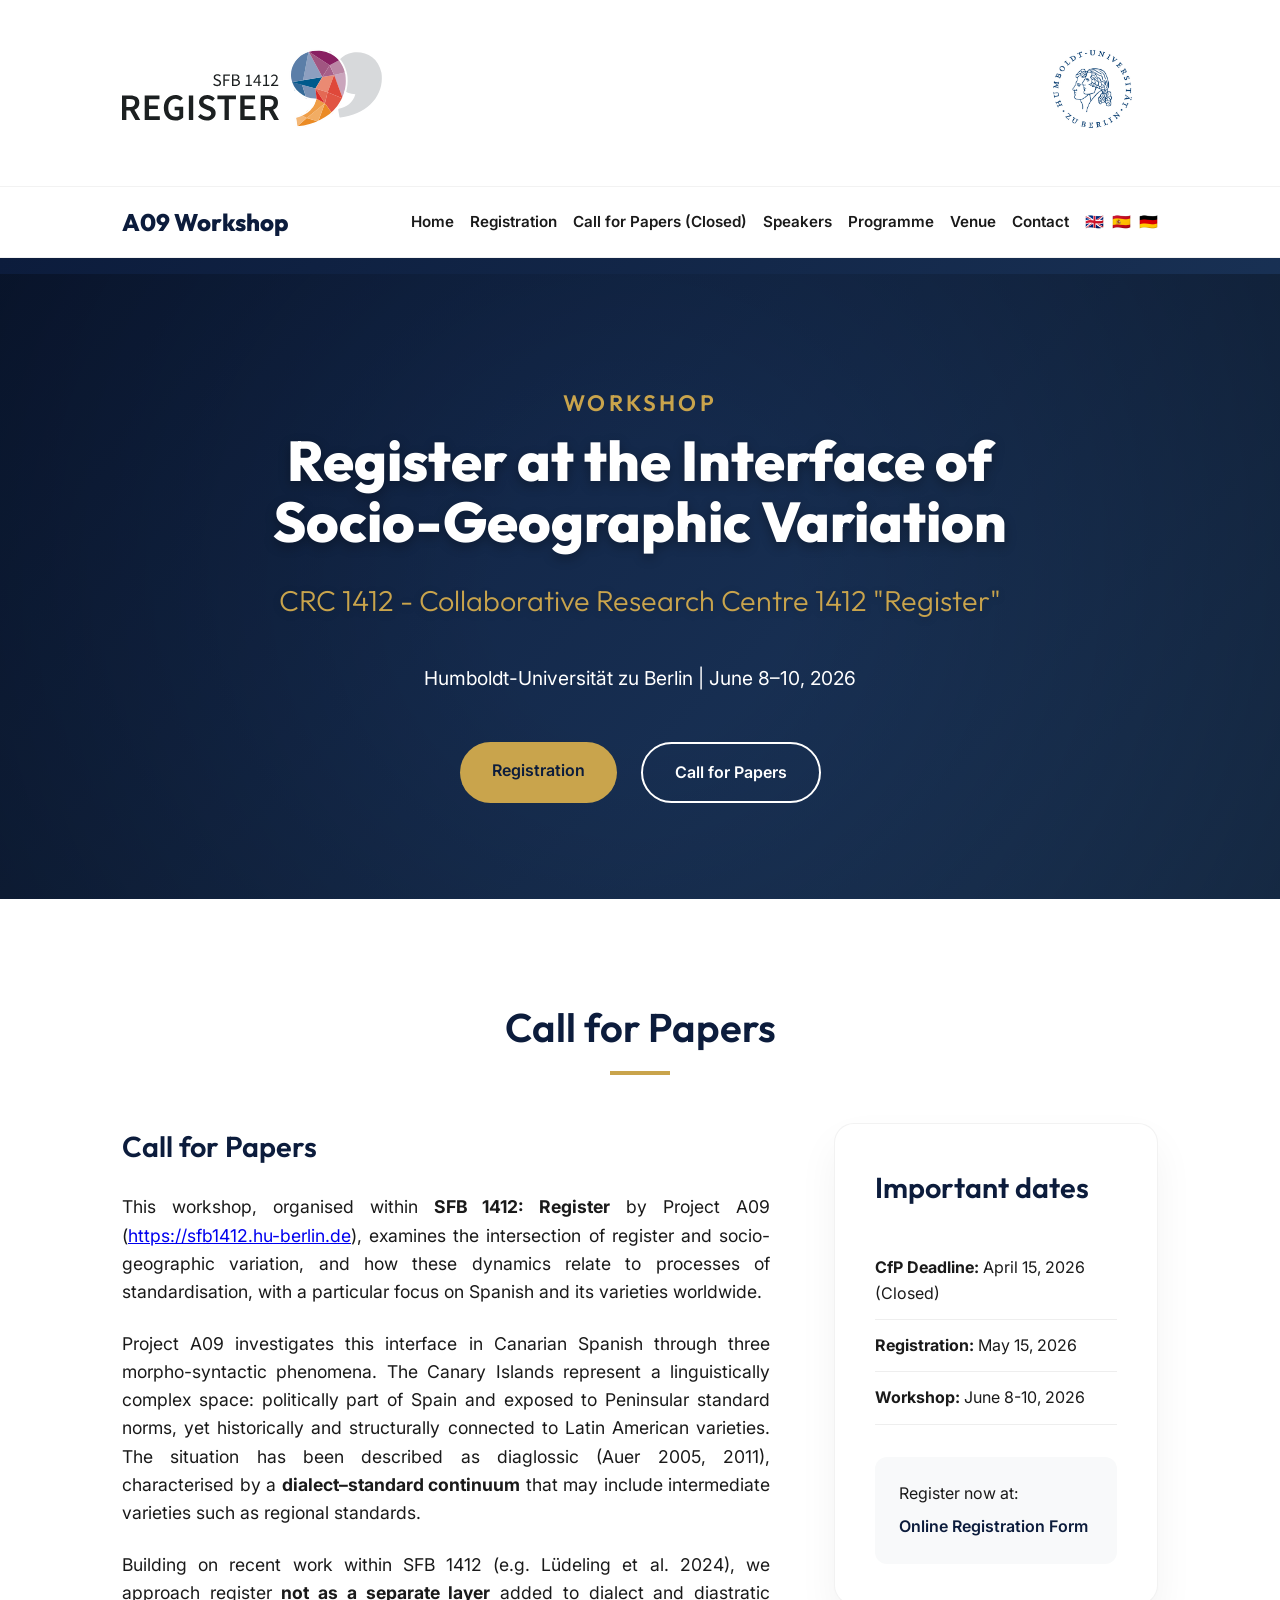
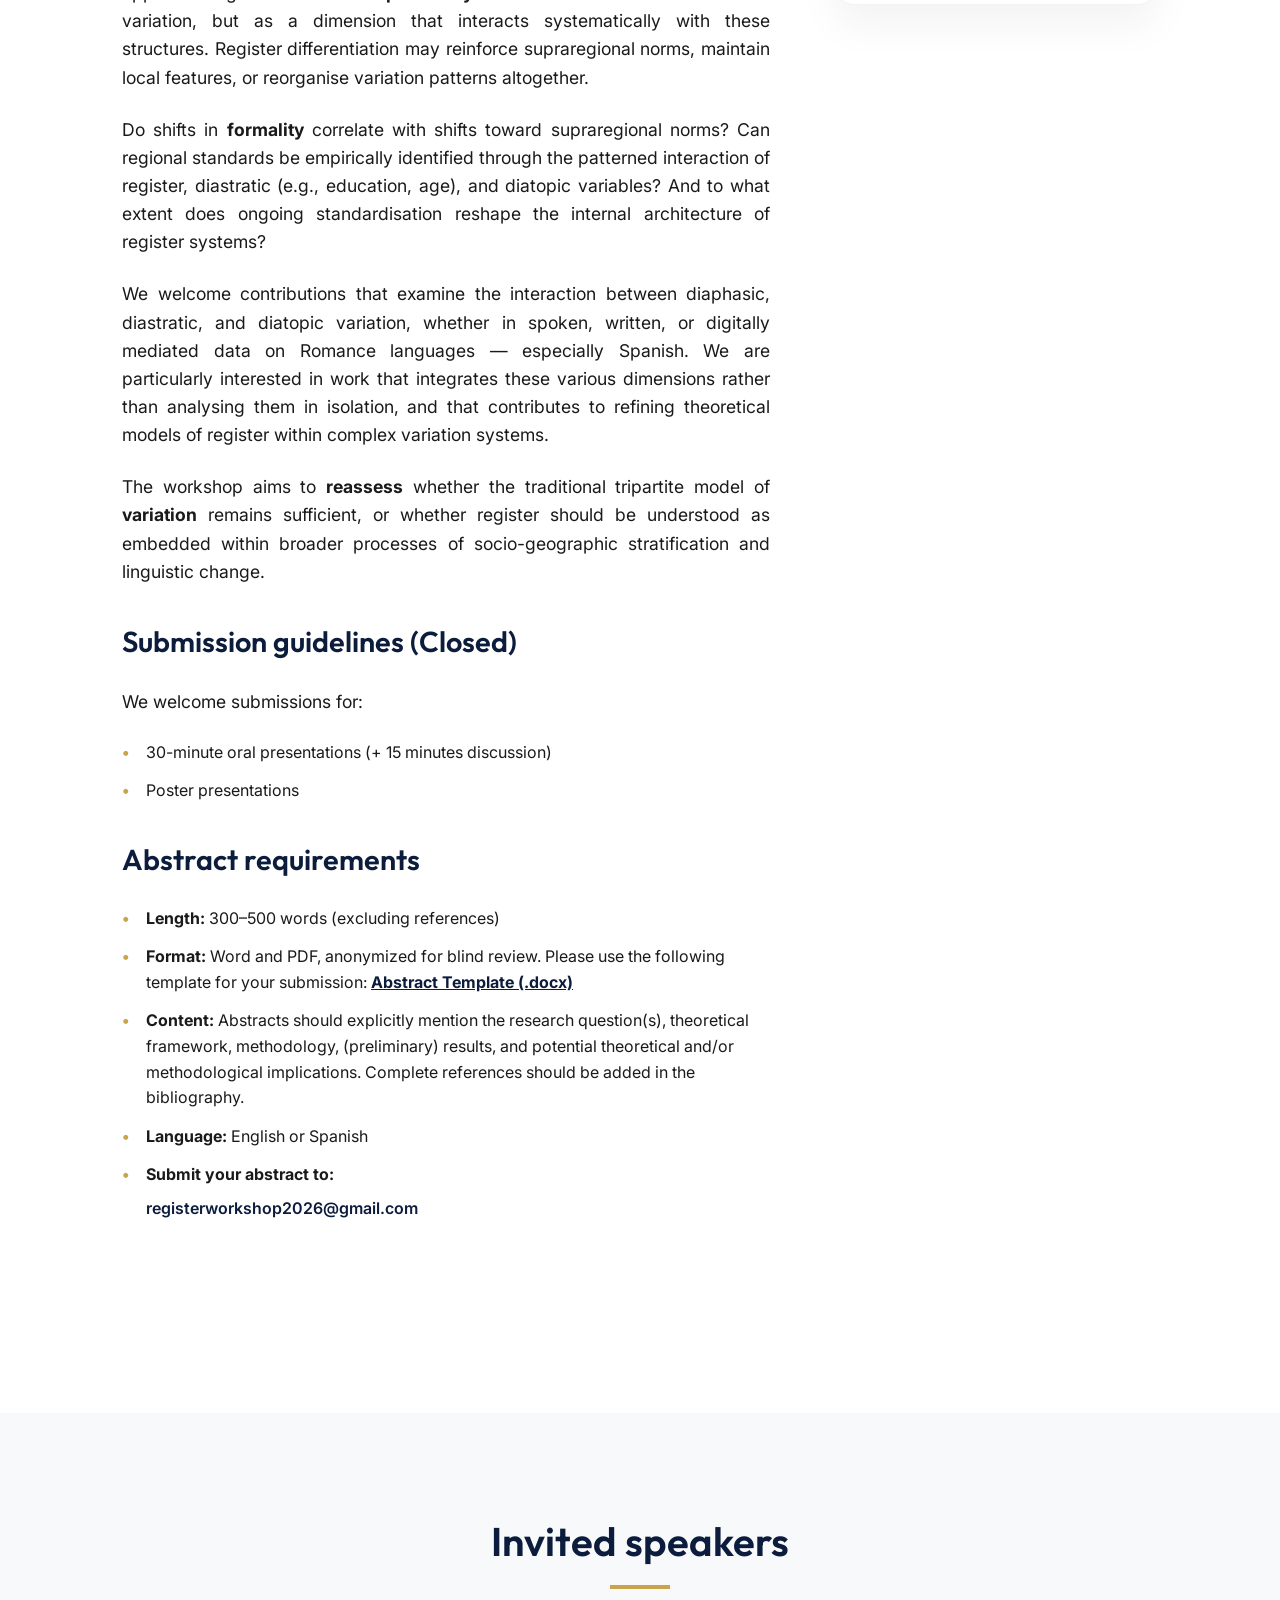
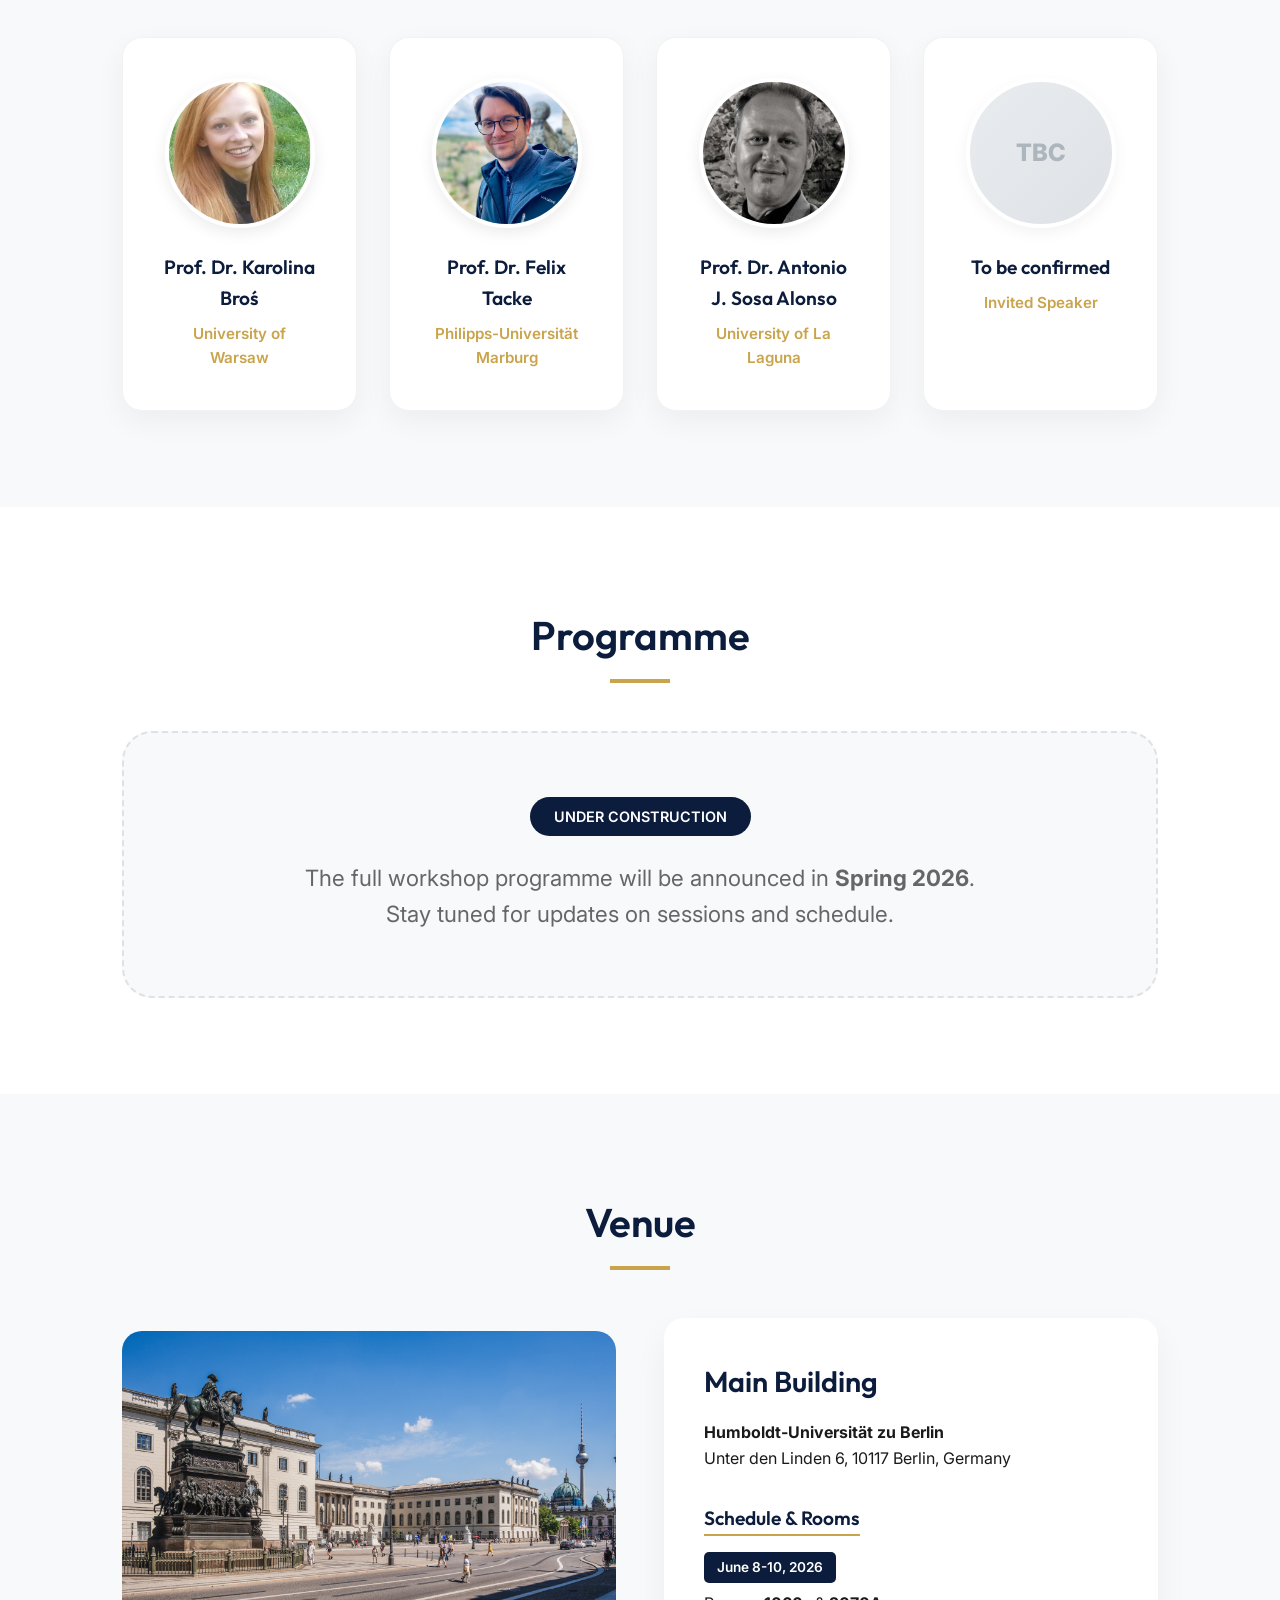
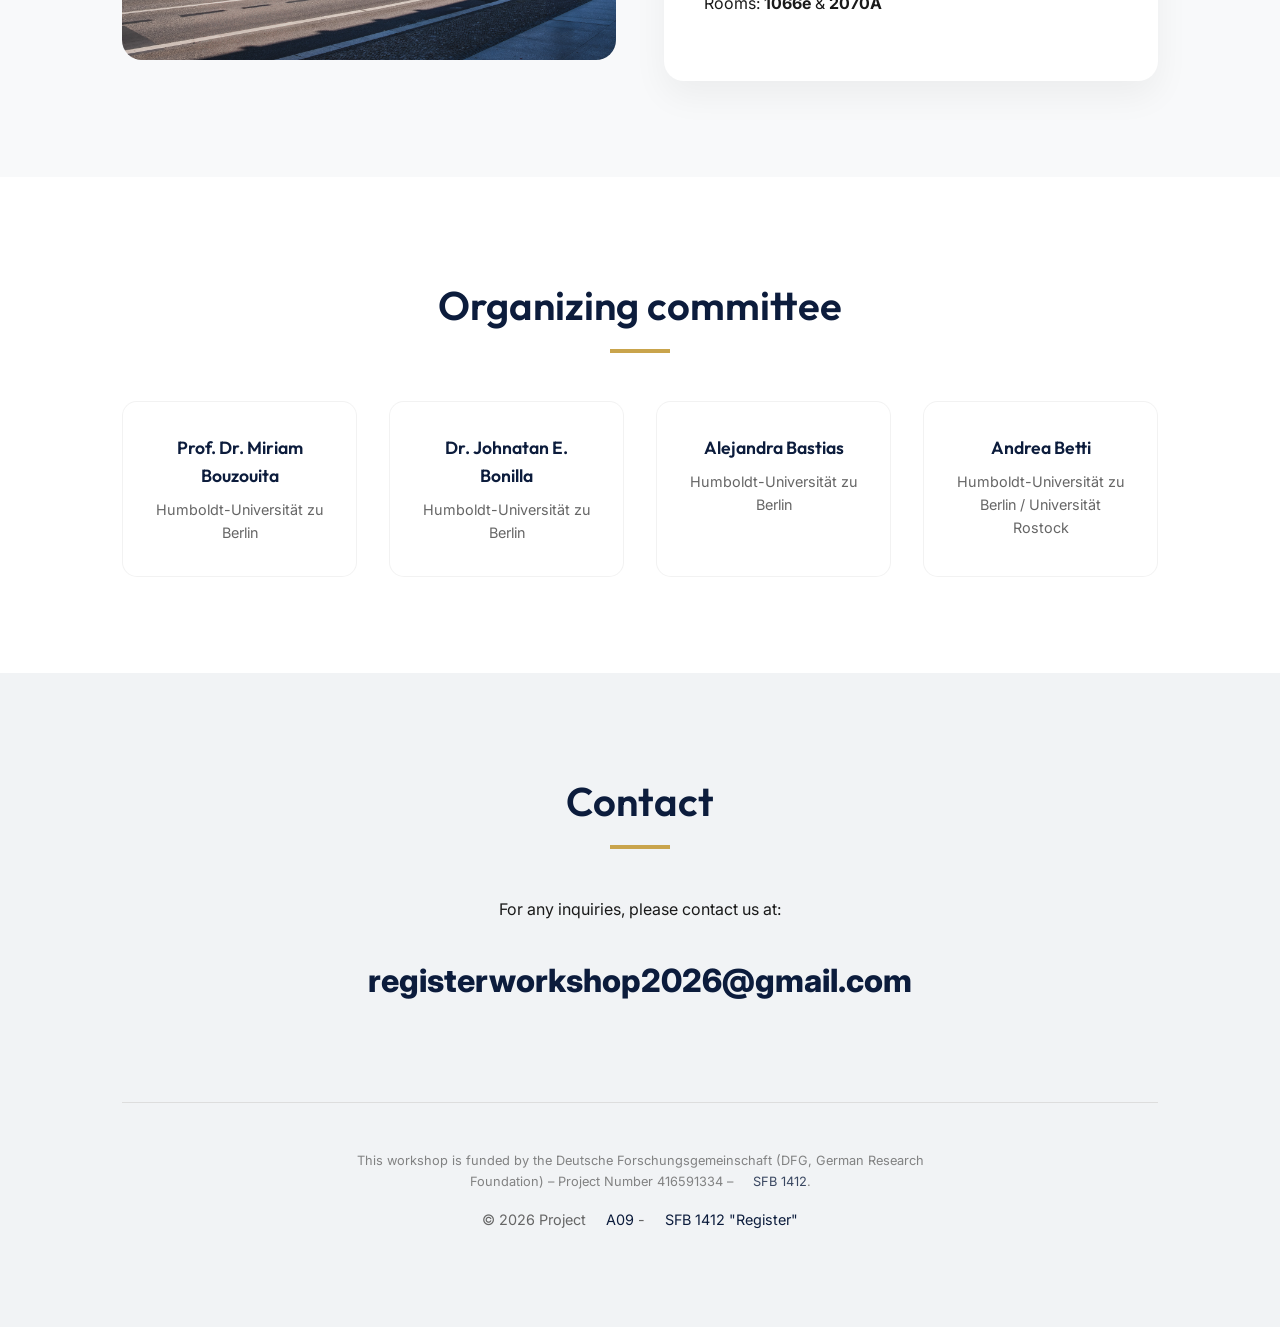
==== index.html @ 1ddd4cd6 "Add registration link and close Call for Papers" ====
<!DOCTYPE html>
<html lang="en">

<head>
    <meta charset="UTF-8">
    <meta name="viewport" content="width=device-width, initial-scale=1.0">
    <title>Workshop: Register at the Interface of Socio-Geographic Variation</title>
    <meta name="description"
        content="Workshop on the Interplay between Register and Socio-Geographic Variation in Spanish. Humboldt-Universität zu Berlin, June 2026.">
    <!-- Google Fonts -->
    <link rel="preconnect" href="https://fonts.googleapis.com">
    <link rel="preconnect" href="https://fonts.gstatic.com" crossorigin>
    <link
        href="https://fonts.googleapis.com/css2?family=Inter:wght@300;400;600;800&family=Outfit:wght@300;400;600;800&display=swap"
        rel="stylesheet">
    <link rel="stylesheet" href="style.css?v=1.3">
</head>

<body id="top">
    <div class="logo-header">
        <div class="container">
            <a href="https://sfb1412.hu-berlin.de" target="_blank">
                <img src="images/logo_SFB.svg" alt="SFB 1412 Register">
            </a>
            <a href="https://www.hu-berlin.de" target="_blank">
                <img src="images/HU_Siegel_RGB.jpg" alt="Humboldt-Universität zu Berlin" class="logo-hu">
            </a>
        </div>
    </div>

    <nav id="navbar">
        <div class="container">
            <div class="logo"><a href="https://sfb1412.hu-berlin.de/projects/a09/" target="_blank">A09</a>
                Workshop
            </div>
            <ul class="nav-links">
                <li><a href="#home">Home</a></li>
                <li><a href="https://docs.google.com/forms/d/e/1FAIpQLSel9CcmjZ9iJY5i0FC067jq7z2u-gTEpovs9qHrl01ChSbW7w/viewform" target="_blank">Registration</a></li>
                <li><a href="#cfp">Call for Papers (Closed)</a></li>
                <li><a href="#speakers">Speakers</a></li>
                <li><a href="#program">Programme</a></li>
                <li><a href="#venue">Venue</a></li>
                <li><a href="#contact">Contact</a></li>
                <li class="lang-switcher">
                    <a href="index.html" title="EN"><span class="flag">🇬🇧</span></a>
                    <a href="es.html" title="ES"><span class="flag">🇪🇸</span></a>
                    <a href="de.html" title="DE"><span class="flag">🇩🇪</span></a>
                </li>
            </ul>
        </div>
    </nav>

    <header id="home" class="hero">
        <div class="hero-content container">
            <p class="hero-tag fade-in">Workshop</p>
            <h1 class="fade-in">Register at the Interface of <span
                    style="display: inline-block; white-space: nowrap;">Socio-Geographic</span>
                Variation</h1>
            <h2 class="fade-in">CRC 1412 - Collaborative Research Centre 1412 "Register"</h2>
            <p class="hero-subtitle fade-in">Humboldt-Universität zu Berlin | June 8–10, 2026</p>
            <div class="hero-btns fade-in">
                <a href="https://docs.google.com/forms/d/e/1FAIpQLSel9CcmjZ9iJY5i0FC067jq7z2u-gTEpovs9qHrl01ChSbW7w/viewform" target="_blank" class="btn btn-primary">Registration</a>
                <a href="#cfp" class="btn btn-secondary">Call for Papers</a>
            </div>
        </div>
    </header>

    <main>
        <section id="cfp" class="section">
            <div class="container">
                <h2 class="section-title">Call for Papers</h2>
                <div class="grid-layout">
                    <div class="content-block">
                        <h3>Call for Papers</h3>
                        <p>This workshop, organised within <strong>SFB 1412: Register</strong> by Project A09
                            (<a href="https://sfb1412.hu-berlin.de" target="_blank">https://sfb1412.hu-berlin.de</a>),
                            examines the intersection of register and socio-geographic variation, and how these dynamics
                            relate to processes of standardisation, with a particular focus on Spanish and its varieties
                            worldwide.</p>
                        <p>Project A09 investigates this interface in Canarian Spanish through three morpho-syntactic
                            phenomena. The Canary Islands represent a linguistically complex space: politically part of
                            Spain and exposed to Peninsular standard norms, yet historically and structurally connected
                            to Latin American varieties. The situation has been described as diaglossic (Auer 2005,
                            2011), characterised by a <strong>dialect–standard continuum</strong> that may include
                            intermediate varieties
                            such as regional standards.</p>
                        <p>Building on recent work within SFB 1412 (e.g. Lüdeling et al. 2024), we approach register
                            <strong>not
                                as a separate layer</strong> added to dialect and diastratic variation, but as a
                            dimension that
                            interacts systematically with these structures. Register differentiation may reinforce
                            supraregional norms, maintain local features, or reorganise variation patterns altogether.
                        </p>
                        <p>Do shifts in <strong>formality</strong> correlate with shifts toward supraregional norms? Can
                            regional
                            standards be empirically identified through the patterned interaction of register,
                            diastratic (e.g., education, age), and diatopic variables? And to what extent does ongoing
                            standardisation reshape the internal architecture of register systems?</p>
                        <p>We welcome contributions that examine the
                            interaction between diaphasic, diastratic, and diatopic variation, whether in spoken,
                            written, or digitally mediated data on Romance languages — especially Spanish. We are
                            particularly interested in work that integrates
                            these various dimensions rather than analysing them in isolation, and that contributes to
                            refining theoretical models of register within complex variation systems. </p>
                        <p>The workshop aims to <strong>reassess</strong> whether
                            the traditional tripartite model of <strong>variation</strong> remains sufficient, or
                            whether register should
                            be understood as embedded within broader processes of socio-geographic stratification and
                            linguistic change.</p>

                        <div class="submission-guidelines mt-4">
                            <h3>Submission guidelines (Closed)</h3>
                            <p>We welcome submissions for:</p>
                            <ul class="custom-list">
                                <li>30-minute oral presentations (+ 15 minutes discussion)</li>
                                <li>Poster presentations</li>
                            </ul>

                            <h3 class="mt-3">Abstract requirements</h3>
                            <ul class="custom-list">
                                <li><strong>Length:</strong> 300–500 words (excluding references)</li>
                                <li><strong>Format:</strong> Word and PDF, anonymized for blind review. Please use the
                                    following template for your submission: <a href="template_abstracts.docx"
                                        class="download-link"><strong>Abstract Template (.docx)</strong></a></li>
                                <li><strong>Content:</strong> Abstracts should explicitly mention the research
                                    question(s), theoretical framework, methodology, (preliminary) results, and
                                    potential theoretical and/or methodological implications. Complete references should
                                    be added in the bibliography.</li>
                                <li><strong>Language:</strong> English or Spanish</li>
                                <li><strong>Submit your abstract to:</strong> <a href="mailto:registerworkshop2026@gmail.com" class="email-link">registerworkshop2026@gmail.com</a></li>
                            </ul>
                        </div>
                    </div>
                    <div class="info-card">
                        <h3>Important dates</h3>
                        <ul class="dates-list">
                            <li><strong>CfP Deadline:</strong> April 15, 2026 (Closed)</li>
                            <li><strong>Registration:</strong> May 15, 2026</li>
                            <li><strong>Workshop:</strong> June 8-10, 2026</li>
                        </ul>
                        <div class="cta-block">
                            <p>Register now at:</p>
                            <a href="https://docs.google.com/forms/d/e/1FAIpQLSel9CcmjZ9iJY5i0FC067jq7z2u-gTEpovs9qHrl01ChSbW7w/viewform"
                                class="email-link" target="_blank">Online Registration Form</a>
                        </div>
                    </div>
                </div>


            </div>
        </section>

        <section id="speakers" class="section section-alt">
            <div class="container">
                <h2 class="section-title">Invited speakers</h2>
                <div class="speakers-grid">
                    <div class="speaker-card fade-in">
                        <div class="speaker-img">
                            <img src="images/karolina_bros.png" alt="Prof. Dr. Karolina Broś">
                        </div>
                        <h4>Prof. Dr. Karolina Broś</h4>
                        <p>University of Warsaw</p>
                    </div>
                    <div class="speaker-card fade-in" style="animation-delay: 0.2s;">
                        <div class="speaker-img">
                            <img src="images/felix_tacke.jpg" alt="Prof. Dr. Felix Tacke">
                        </div>
                        <h4>Prof. Dr. Felix Tacke</h4>
                        <p>Philipps-Universität Marburg</p>
                    </div>
                    <div class="speaker-card fade-in" style="animation-delay: 0.4s;">
                        <div class="speaker-img">
                            <img src="images/antonio_sosa.png" alt="Prof. Dr. Antonio J. Sosa Alonso">
                        </div>
                        <h4>Prof. Dr. Antonio J. Sosa Alonso</h4>
                        <p>University of La Laguna</p>
                    </div>
                    <div class="speaker-card fade-in" style="animation-delay: 0.6s;">
                        <div class="speaker-img-placeholder">TBC</div>
                        <h4>To be confirmed</h4>
                        <p>Invited Speaker</p>
                    </div>
                </div>
            </div>
        </section>

        <section id="program" class="section">
            <div class="container">
                <h2 class="section-title">Programme</h2>
                <div class="tbc-container text-center">
                    <div class="tbc-badge">Under Construction</div>
                    <p class="large-text">The full workshop programme will be announced in <strong>Spring
                            2026</strong>.
                        <br>Stay tuned for updates on sessions and schedule.
                    </p>
                </div>
            </div>
        </section>

        <section id="venue" class="section section-alt">
            <div class="container">
                <h2 class="section-title">Venue</h2>
                <div class="venue-grid">
                    <div class="venue-image">
                        <img src="images/1.jpg" alt="Humboldt-Universität zu Berlin" class="img-responsive rounded">
                    </div>
                    <div class="venue-details">
                        <div class="venue-card">
                            <h3>Main Building</h3>
                            <p><strong>Humboldt-Universität zu Berlin</strong></p>
                            <p>Unter den Linden 6, 10117 Berlin, Germany</p>

                            <h4 class="mt-2">Schedule & Rooms</h4>
                            <div class="schedule-rooms">
                                <div class="schedule-item">
                                    <span class="day-badge">June 8-10, 2026</span>
                                    <p>Rooms: <strong>1066e</strong> & <strong>2070A</strong></p>
                                </div>
                            </div>
                        </div>
                    </div>
                </div>
            </div>
        </section>

        <section id="committee" class="section">
            <div class="container">
                <h2 class="section-title">Organizing committee</h2>
                <div class="committee-grid">
                    <div class="member-card">
                        <h4>Prof. Dr. Miriam Bouzouita</h4>
                        <p>Humboldt-Universität zu Berlin</p>
                    </div>
                    <div class="member-card">
                        <h4>Dr. Johnatan E. Bonilla</h4>
                        <p>Humboldt-Universität zu Berlin</p>
                    </div>
                    <div class="member-card">
                        <h4>Alejandra Bastias</h4>
                        <p>Humboldt-Universität zu Berlin</p>
                    </div>
                    <div class="member-card">
                        <h4>Andrea Betti</h4>
                        <p>Humboldt-Universität zu Berlin / Universität Rostock</p>
                    </div>
                </div>
            </div>
        </section>

        <section id="contact" class="section section-dark">
            <div class="container text-center">
                <h2 class="section-title">Contact</h2>
                <p>For any inquiries, please contact us at:</p>
                <a href="mailto:registerworkshop2026@gmail.com" class="contact-email">registerworkshop2026@gmail.com</a>
                <div class="footer-links">
                    <p class="funding">This workshop is funded by the Deutsche Forschungsgemeinschaft (DFG,
                        German
                        Research Foundation) – Project Number 416591334 – <a href="https://sfb1412.hu-berlin.de"
                            target="_blank">SFB 1412</a>.</p>
                    <p>© 2026 Project <a href="https://sfb1412.hu-berlin.de/projects/a09/" target="_blank">A09</a> - <a
                            href="https://sfb1412.hu-berlin.de" target="_blank">SFB 1412 "Register"</a></p>
                </div>
            </div>
        </section>
    </main>

    <script src="script.js"></script>
</body>

</html>
---- style.css ----
:root {
    --primary-color: #0c1c3c;
    /* Deep Blue */
    --accent-color: #c9a44c;
    /* Gold/Ocher accent */
    --text-color: #1a1a1a;
    --light-text: #666;
    --bg-color: #ffffff;
    --section-alt: #f8f9fa;
    --section-dark: #f1f3f5;
    --white: #ffffff;
    --glass-bg: rgba(255, 255, 255, 0.85);
    --transition: all 0.3s ease;
}

* {
    margin: 0;
    padding: 0;
    box-sizing: border-box;
}

html {
    scroll-behavior: smooth;
}

body {
    font-family: 'Inter', sans-serif;
    line-height: 1.6;
    color: var(--text-color);
    background-color: var(--bg-color);
    overflow-x: hidden;
}

h1,
h2,
h3,
h4 {
    font-family: 'Outfit', sans-serif;
    color: var(--primary-color);
    font-weight: 600;
}

.container {
    max-width: 1100px;
    margin: 0 auto;
    padding: 0 2rem;
}

/* Logo Header */
.logo-header {
    background: var(--white);
    padding: 1.5rem 0;
    border-bottom: 1px solid rgba(0, 0, 0, 0.05);
    position: relative;
    z-index: 1001;
}

.logo-header .container {
    display: flex;
    justify-content: space-between;
    align-items: center;
}

.logo-header img {
    height: 80px;
    width: auto;
    object-fit: contain;
    transition: var(--transition);
}

.logo-hu {
    height: 130px !important;
}

/* Navbar */
#navbar {
    position: sticky;
    top: 0;
    width: 100%;
    z-index: 1000;
    background: var(--glass-bg);
    backdrop-filter: blur(10px);
    border-bottom: 1px solid rgba(0, 0, 0, 0.05);
    padding: 1rem 0;
}

#navbar .container {
    display: flex;
    justify-content: space-between;
    align-items: center;
}

.logo {
    font-family: 'Outfit', sans-serif;
    font-weight: 800;
    font-size: 1.5rem;
    color: var(--primary-color);
}

.logo a {
    color: inherit;
    text-decoration: none;
}

.nav-links {
    display: flex;
    list-style: none;
}

.nav-links li {
    margin-left: 1rem;
    display: flex;
    align-items: center;
}

.lang-switcher {
    margin-left: 1rem !important;
    display: flex;
    gap: 0.5rem;
}

.lang-switcher a {
    font-size: 1.2rem;
    padding: 0;
}

.flag {
    transition: var(--transition);
}

.lang-switcher a:hover .flag {
    transform: scale(1.2);
}

.funding {
    font-size: 0.8rem;
    max-width: 600px;
    margin: 1rem auto;
    opacity: 0.8;
}

.nav-links a {
    text-decoration: none;
    color: var(--text-color);
    font-weight: 600;
    font-size: 0.95rem;
    text-transform: none !important;
    transition: var(--transition);
}

.nav-links a:hover {
    color: var(--accent-color);
}

/* Hero Section */
.hero {
    min-height: 70vh;
    padding: 8rem 0 6rem;
    display: flex;
    align-items: center;
    background: linear-gradient(135deg, var(--primary-color) 0%, #1e3a5f 100%);
    color: var(--white);
    position: relative;
    overflow: hidden;
}

.hero::after {
    content: '';
    position: absolute;
    width: 100%;
    height: 100%;
    background: radial-gradient(circle, transparent 20%, rgba(0, 0, 0, 0.3) 100%);
}

.hero-content {
    position: relative;
    z-index: 2;
    text-align: center;
}

.hero-tag {
    font-family: 'Outfit', sans-serif;
    font-size: 1.4rem;
    font-weight: 600;
    text-transform: uppercase;
    letter-spacing: 0.2rem;
    color: var(--accent-color);
    margin-bottom: 0.5rem;
}

.hero h1 {
    font-size: 3.5rem;
    font-weight: 800;
    margin-bottom: 1.5rem;
    line-height: 1.1;
    color: #ffffff;
    text-shadow: 0 4px 12px rgba(0, 0, 0, 0.3);
    max-width: 900px;
    margin-left: auto;
    margin-right: auto;
}

.hero h2 {
    font-size: 1.8rem;
    font-weight: 300;
    margin-bottom: 2.5rem;
    opacity: 1;
    color: var(--accent-color);
    text-shadow: 0 2px 8px rgba(0, 0, 0, 0.2);
}

.hero-subtitle {
    font-size: 1.2rem;
    margin-bottom: 3rem;
    font-weight: 400;
    color: #ffffff;
}

.hero-btns {
    display: flex;
    gap: 1.5rem;
    justify-content: center;
}

.btn {
    padding: 1rem 2rem;
    border-radius: 50px;
    text-decoration: none;
    font-weight: 600;
    transition: var(--transition);
    font-size: 1rem;
}

.btn-primary {
    background: var(--accent-color);
    color: var(--primary-color);
}

.btn-primary:hover {
    background: #deb85e;
    transform: translateY(-3px);
}

.btn-secondary {
    border: 2px solid var(--white);
    color: var(--white);
}

.btn-secondary:hover {
    background: var(--white);
    color: var(--primary-color);
    transform: translateY(-3px);
}

/* Sections */
.section {
    padding: 6rem 0;
}

.section-alt {
    background: var(--section-alt);
}

.section-dark {
    background: var(--section-dark);
}

.section-title {
    font-size: 2.5rem;
    margin-bottom: 3rem;
    text-align: center;
    position: relative;
    padding-bottom: 1rem;
}

.section-title::after {
    content: '';
    position: absolute;
    bottom: 0;
    left: 50%;
    transform: translateX(-50%);
    width: 60px;
    height: 4px;
    background: var(--accent-color);
}

/* Grid Layout */
.grid-layout {
    display: grid;
    grid-template-columns: 2fr 1fr;
    gap: 4rem;
    margin-bottom: 4rem;
}

.topics-section {
    margin-top: 5rem;
    padding-top: 3rem;
    border-top: 1px solid rgba(0, 0, 0, 0.05);
}

.content-block h3,
.info-card h3 {
    font-size: 1.8rem;
    margin-bottom: 1.5rem;
}

.content-block h3,
.info-card h3 {
    font-size: 1.8rem;
    margin-bottom: 1.5rem;
}

.content-block p {
    margin-bottom: 1.5rem;
    font-size: 1.1rem;
    text-align: justify;
}

.info-card {
    background: var(--white);
    padding: 2.5rem;
    border-radius: 20px;
    box-shadow: 0 20px 40px rgba(0, 0, 0, 0.05);
    border: 1px solid rgba(0, 0, 0, 0.05);
    height: fit-content;
}

.dates-list {
    list-style: none;
    margin: 2rem 0;
}

.dates-list li {
    padding: 0.8rem 0;
    border-bottom: 1px solid #eee;
}

.cta-block {
    margin-top: 2rem;
    background: var(--section-alt);
    padding: 1.5rem;
    border-radius: 12px;
}

.email-link {
    color: var(--primary-color);
    font-weight: 600;
    text-decoration: none;
    display: block;
    margin-top: 0.5rem;
    word-break: break-all;
}

.topics {
    background: var(--primary-color);
    color: var(--white);
    padding: 4rem;
    border-radius: 30px;
}

.topics h3 {
    color: var(--accent-color);
    margin-bottom: 2.5rem;
    font-size: 2.2rem;
    letter-spacing: 1px;
}

.topics p {
    margin-bottom: 2rem;
    font-size: 1.1rem;
    line-height: 1.8;
}

.topics-list {
    display: grid;
    grid-template-columns: repeat(auto-fit, minmax(300px, 1fr));
    gap: 2rem;
    list-style: none;
}

.topics-list li {
    position: relative;
    padding-left: 1.5rem;
}

.topics-list li::before {
    content: '→';
    position: absolute;
    left: 0;
    color: var(--accent-color);
}

/* Speakers Grid */
.speakers-grid {
    display: grid;
    grid-template-columns: repeat(4, 1fr);
    gap: 2rem;
}

.speaker-card {
    background: var(--white);
    padding: 2.5rem;
    border-radius: 20px;
    text-align: center;
    border: 1px solid rgba(0, 0, 0, 0.05);
    box-shadow: 0 10px 30px rgba(0, 0, 0, 0.05);
    transition: var(--transition);
}

.speaker-card:hover {
    transform: translateY(-10px);
    box-shadow: 0 20px 40px rgba(0, 0, 0, 0.1);
}

.speaker-img-placeholder {
    width: 150px;
    height: 150px;
    background: linear-gradient(135deg, #e9ecef 0%, #dee2e6 100%);
    border-radius: 50%;
    margin: 0 auto 1.5rem;
    display: flex;
    align-items: center;
    justify-content: center;
    font-weight: 800;
    color: #adb5bd;
    font-size: 1.5rem;
    position: relative;
    border: 4px solid var(--white);
    box-shadow: 0 5px 15px rgba(0, 0, 0, 0.05);
}

.speaker-img {
    width: 150px;
    height: 150px;
    margin: 0 auto 1.5rem;
    border-radius: 50%;
    overflow: hidden;
    border: 4px solid var(--white);
    box-shadow: 0 5px 15px rgba(0, 0, 0, 0.08);
    background: #f8f9fa;
}

.speaker-img img {
    width: 100%;
    height: 100%;
    object-fit: cover;
}

.speaker-card h4 {
    font-size: 1.2rem;
    margin-bottom: 0.5rem;
}

.speaker-card p {
    color: var(--accent-color);
    font-weight: 600;
    font-size: 0.95rem;
}

/* Program TBC */
.tbc-container {
    padding: 4rem 2rem;
    background: var(--section-alt);
    border-radius: 30px;
    border: 2px dashed #dee2e6;
}

.tbc-badge {
    display: inline-block;
    background: var(--primary-color);
    color: var(--white);
    padding: 0.5rem 1.5rem;
    border-radius: 50px;
    font-size: 0.9rem;
    font-weight: 600;
    margin-bottom: 1.5rem;
    text-transform: uppercase;
}

.large-text {
    font-size: 1.4rem;
    color: var(--light-text);
}

.text-center {
    text-align: center;
}

/* Committee */
.committee-grid {
    display: grid;
    grid-template-columns: repeat(auto-fit, minmax(220px, 1fr));
    gap: 2rem;
}

.member-card {
    background: var(--white);
    padding: 2rem;
    border-radius: 15px;
    text-align: center;
    border: 1px solid rgba(0, 0, 0, 0.05);
    transition: var(--transition);
}

.member-card:hover {
    box-shadow: 0 10px 30px rgba(0, 0, 0, 0.08);
    transform: translateY(-5px);
}

.member-card h4 {
    margin-bottom: 0.5rem;
    font-size: 1.1rem;
}

.member-card p {
    color: var(--light-text);
    font-size: 0.9rem;
}

/* Venue Layout */
.venue-grid {
    display: grid;
    grid-template-columns: 1fr 1fr;
    gap: 3rem;
    align-items: center;
    text-align: left;
}

.venue-image img {
    width: 100%;
    height: auto;
    object-fit: cover;
}

.rounded {
    border-radius: 20px;
}

.venue-card {
    background: var(--white);
    padding: 2.5rem;
    border-radius: 20px;
    box-shadow: 0 15px 35px rgba(0, 0, 0, 0.05);
}

.venue-card h3 {
    margin-bottom: 1rem;
    font-size: 1.8rem;
}

.venue-card h4 {
    margin-top: 2rem;
    margin-bottom: 1rem;
    font-size: 1.2rem;
    border-bottom: 2px solid var(--accent-color);
    display: inline-block;
}

.schedule-item {
    margin-bottom: 1.5rem;
}

.day-badge {
    display: inline-block;
    background: var(--primary-color);
    color: var(--white);
    padding: 0.3rem 0.8rem;
    border-radius: 5px;
    font-size: 0.85rem;
    font-weight: 600;
    margin-bottom: 0.5rem;
}

.mt-2 {
    margin-top: 2rem;
}

/* Footer & Contact */
.contact-email {
    font-size: 2rem;
    color: var(--primary-color);
    text-decoration: none;
    font-weight: 800;
    margin: 2rem 0;
    display: inline-block;
    word-break: break-all;
}

.footer-links {
    margin-top: 4rem;
    border-top: 1px solid #ddd;
    padding-top: 2rem;
    font-size: 0.9rem;
    color: var(--light-text);
}

.footer-links a {
    color: var(--primary-color);
    text-decoration: none;
    margin-left: 1rem;
}

/* Animations */
.fade-in {
    animation: fadeIn 1s ease forwards;
    opacity: 0;
}

.hero h1 {
    animation-delay: 0.2s;
}

.hero h2 {
    animation-delay: 0.4s;
}

.hero-subtitle {
    animation-delay: 0.6s;
}

.hero-btns {
    animation-delay: 0.8s;
}

@keyframes fadeIn {
    from {
        opacity: 0;
        transform: translateY(20px);
    }

    to {
        opacity: 1;
        transform: translateY(0);
    }
}

/* Responsive */
@media (max-width: 992px) {
    .venue-grid {
        grid-template-columns: 1fr;
    }
}

@media (max-width: 768px) {
    .nav-links {
        display: none;
    }

    .hero h1 {
        font-size: 2.5rem;
    }

    .hero h2 {
        font-size: 1.5rem;
    }

    .grid-layout {
        grid-template-columns: 1fr;
    }

    .section {
        padding: 4rem 0;
    }

    .contact-email {
        font-size: 1.5rem;
    }
}

/* Utilities */
.mt-3 {
    margin-top: 1.5rem;
}

.mt-4 {
    margin-top: 2rem;
}

.custom-list {
    list-style-type: none;
    margin-bottom: 2rem;
    padding-left: 0;
}

.custom-list li {
    position: relative;
    padding-left: 1.5rem;
    margin-bottom: 0.8rem;
    line-height: 1.6;
}

.custom-list li::before {
    content: "•";
    position: absolute;
    left: 0;
    color: var(--accent-color);
    font-weight: bold;
}

.download-link {
    color: var(--primary-color);
    text-decoration: underline;
    transition: var(--transition);
}

.download-link:hover {
    color: var(--accent-color);
}
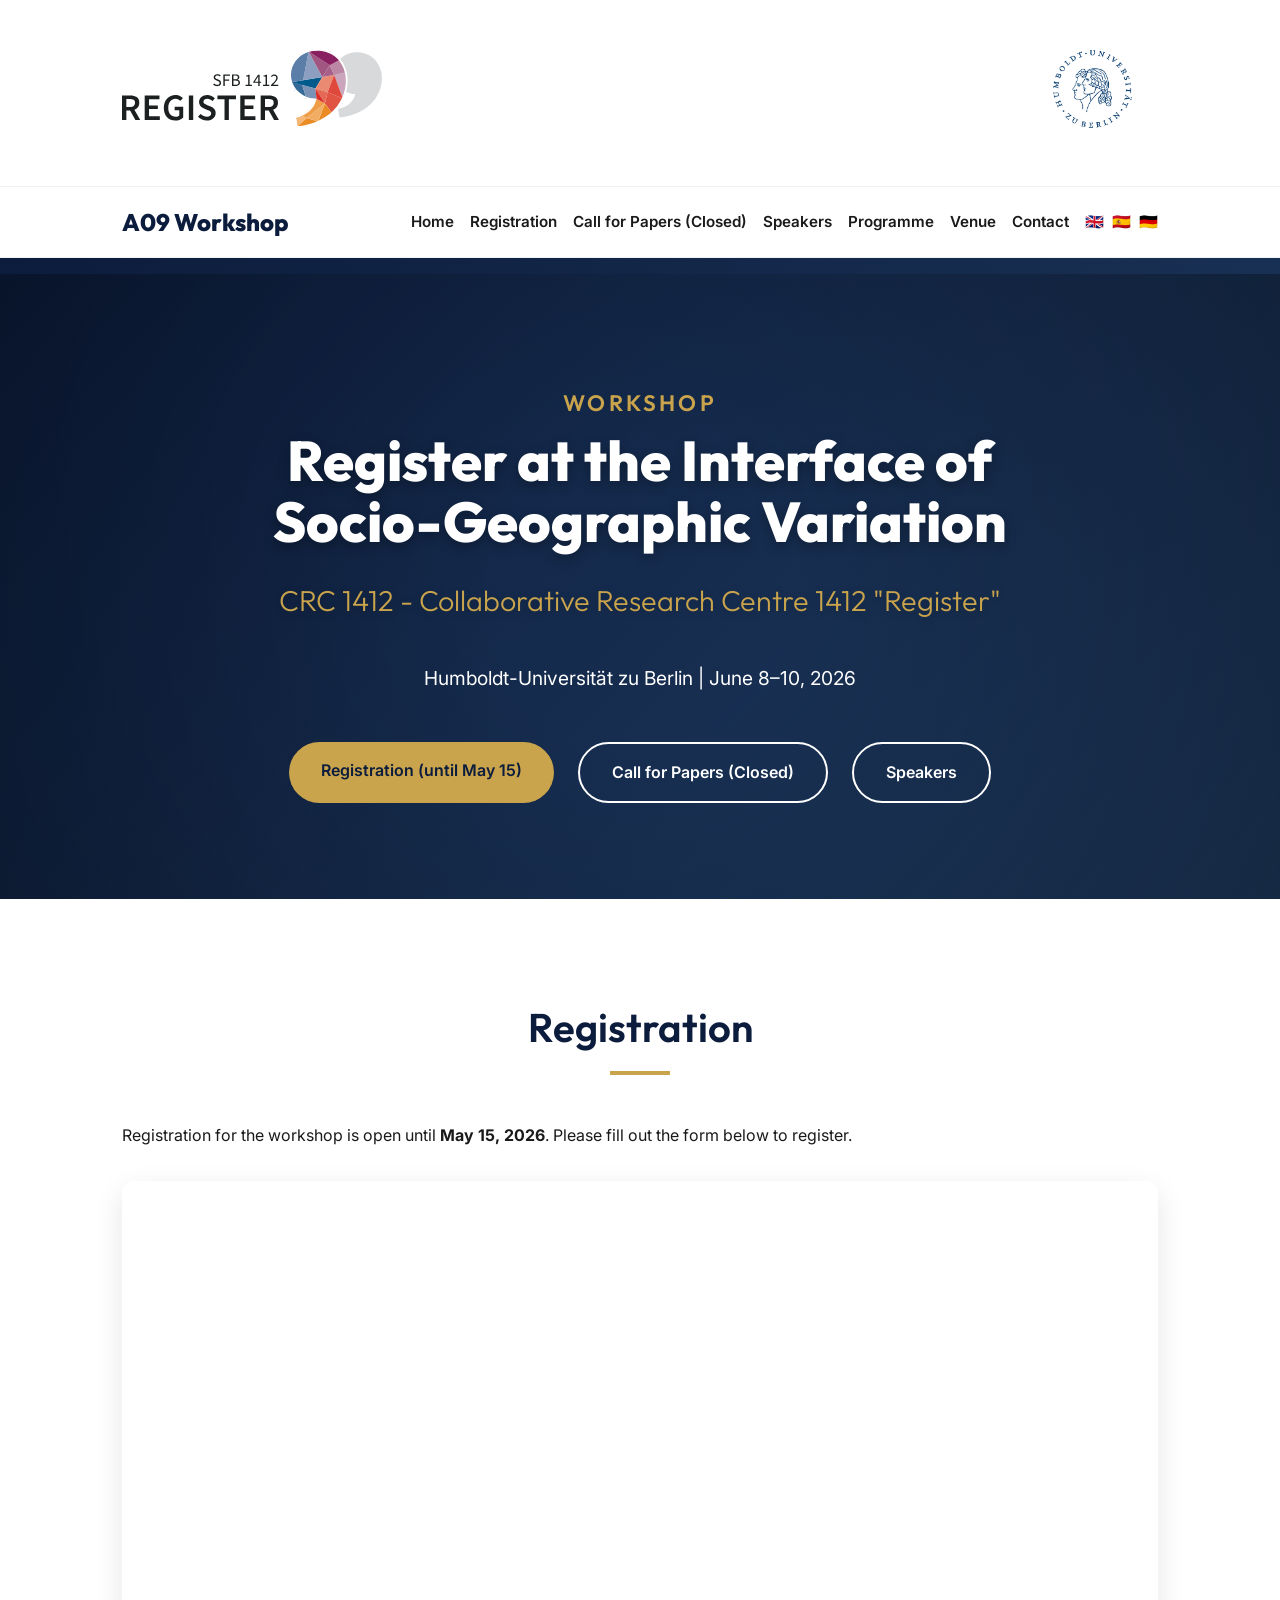
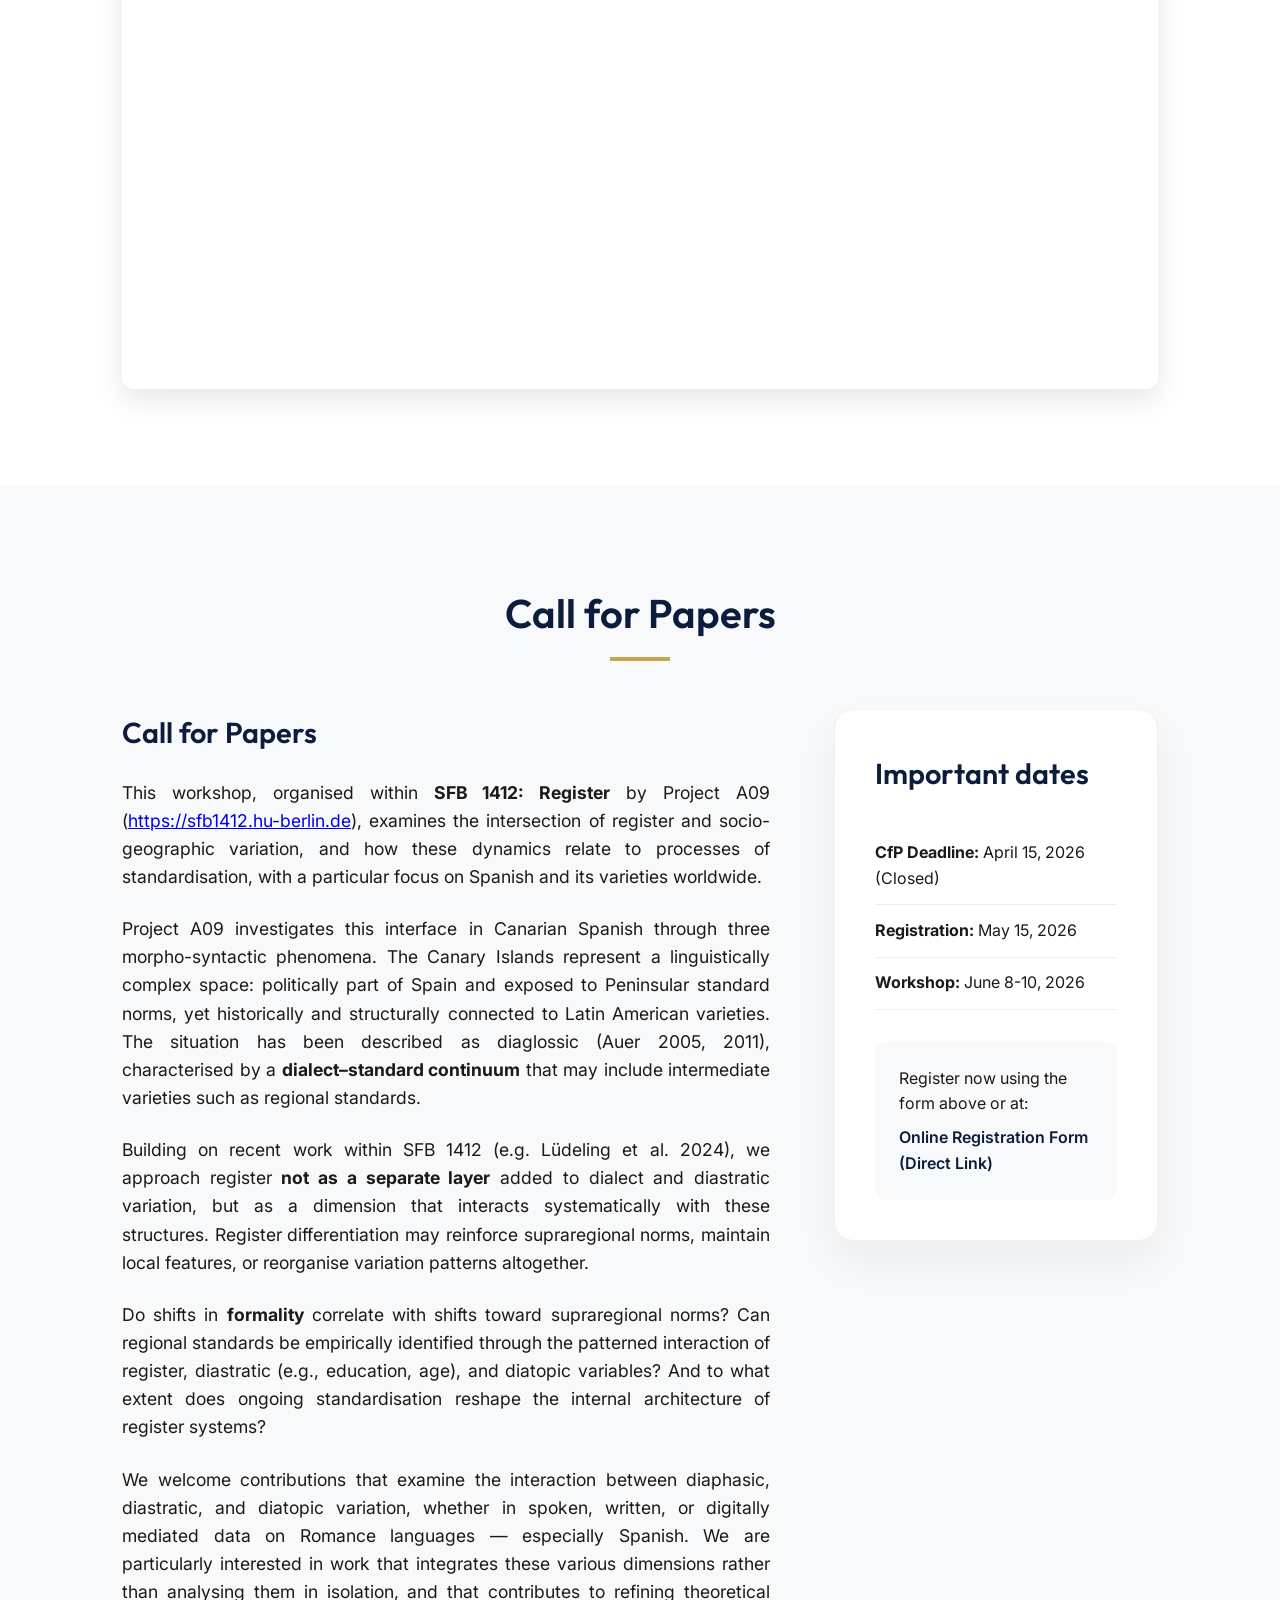
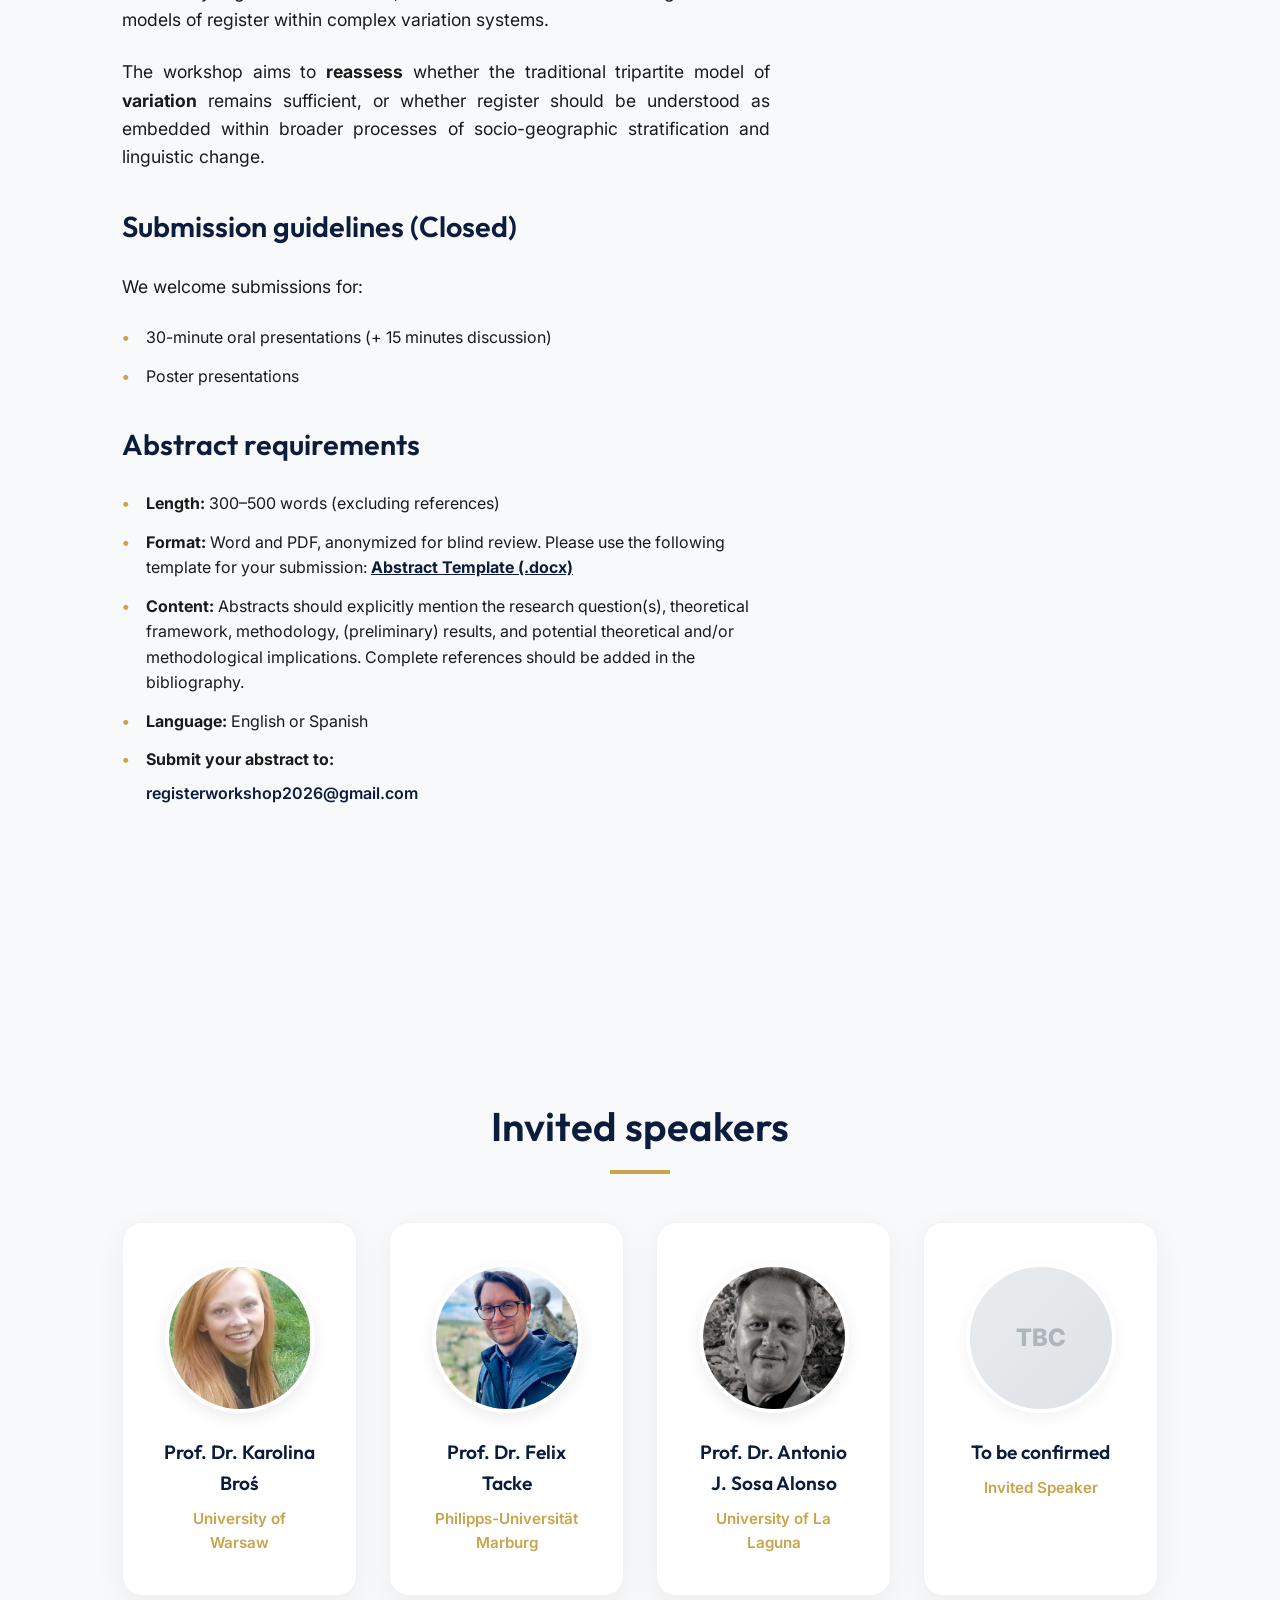
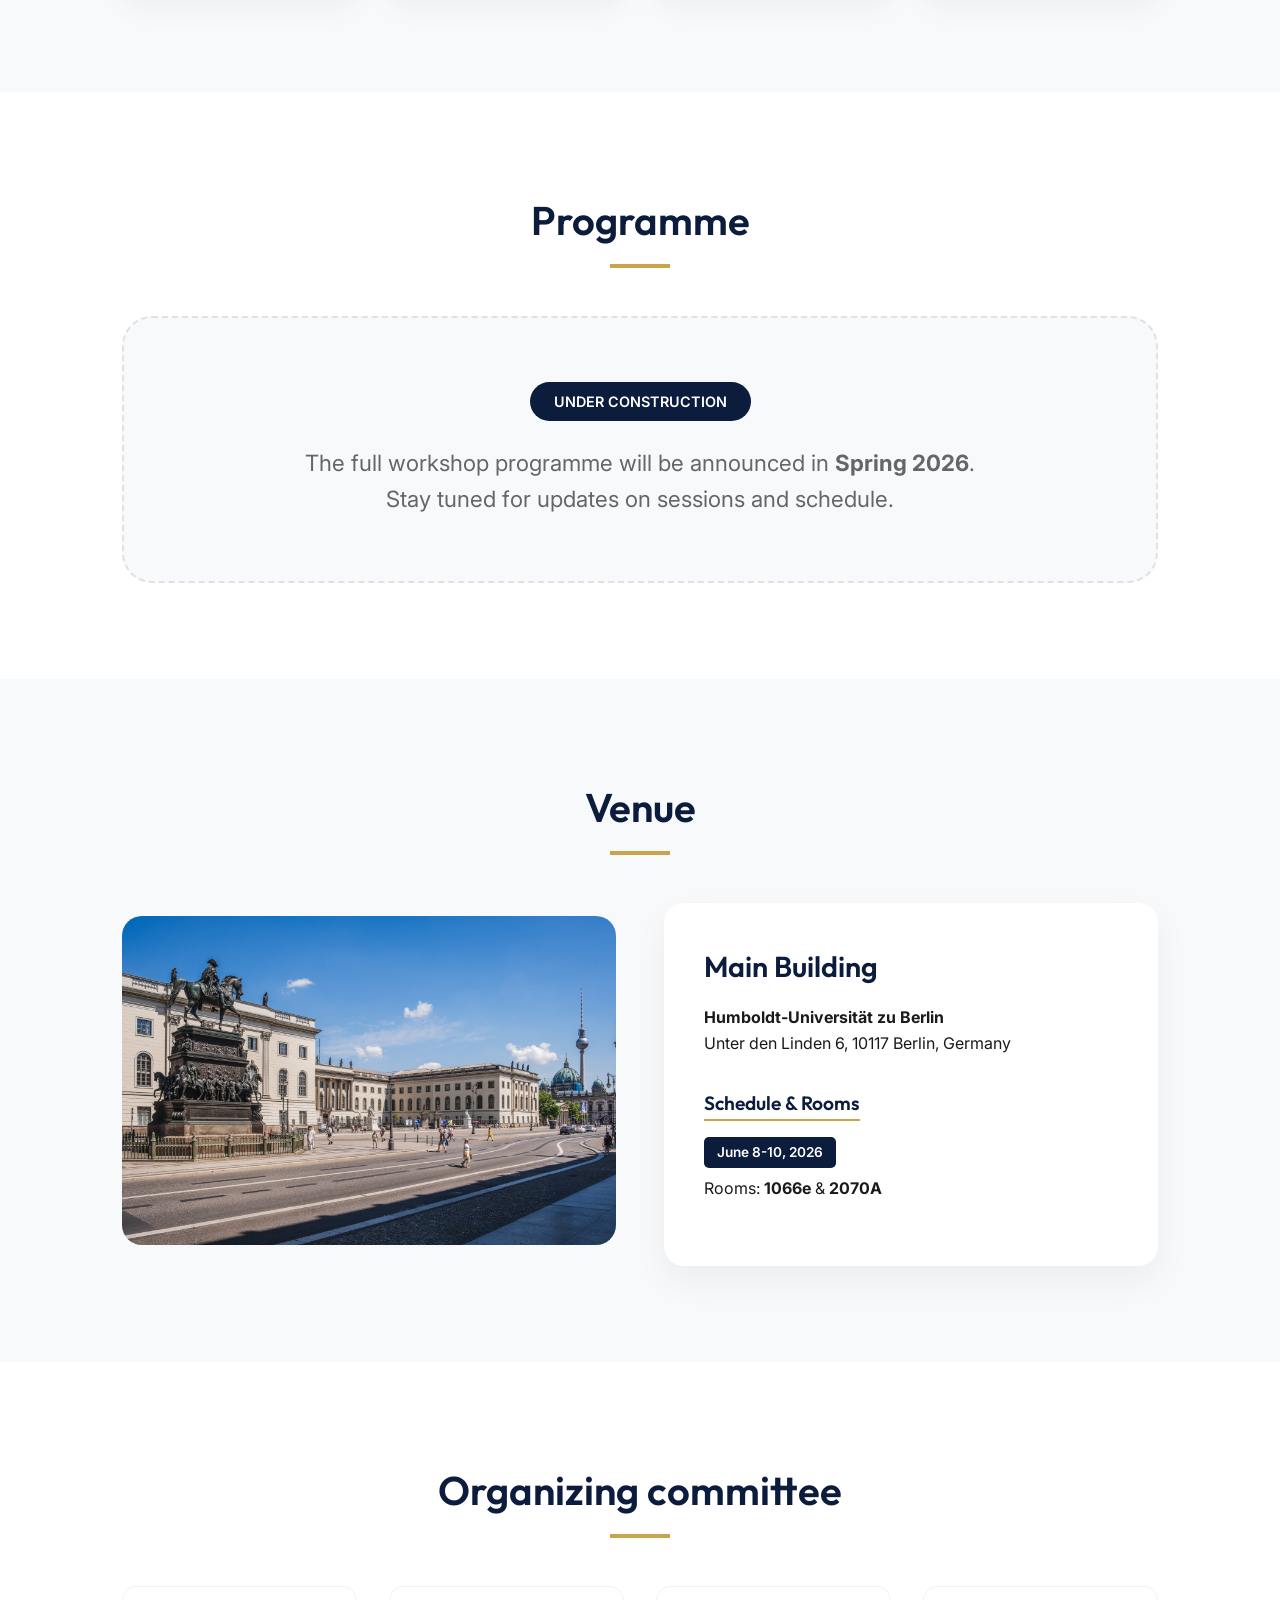
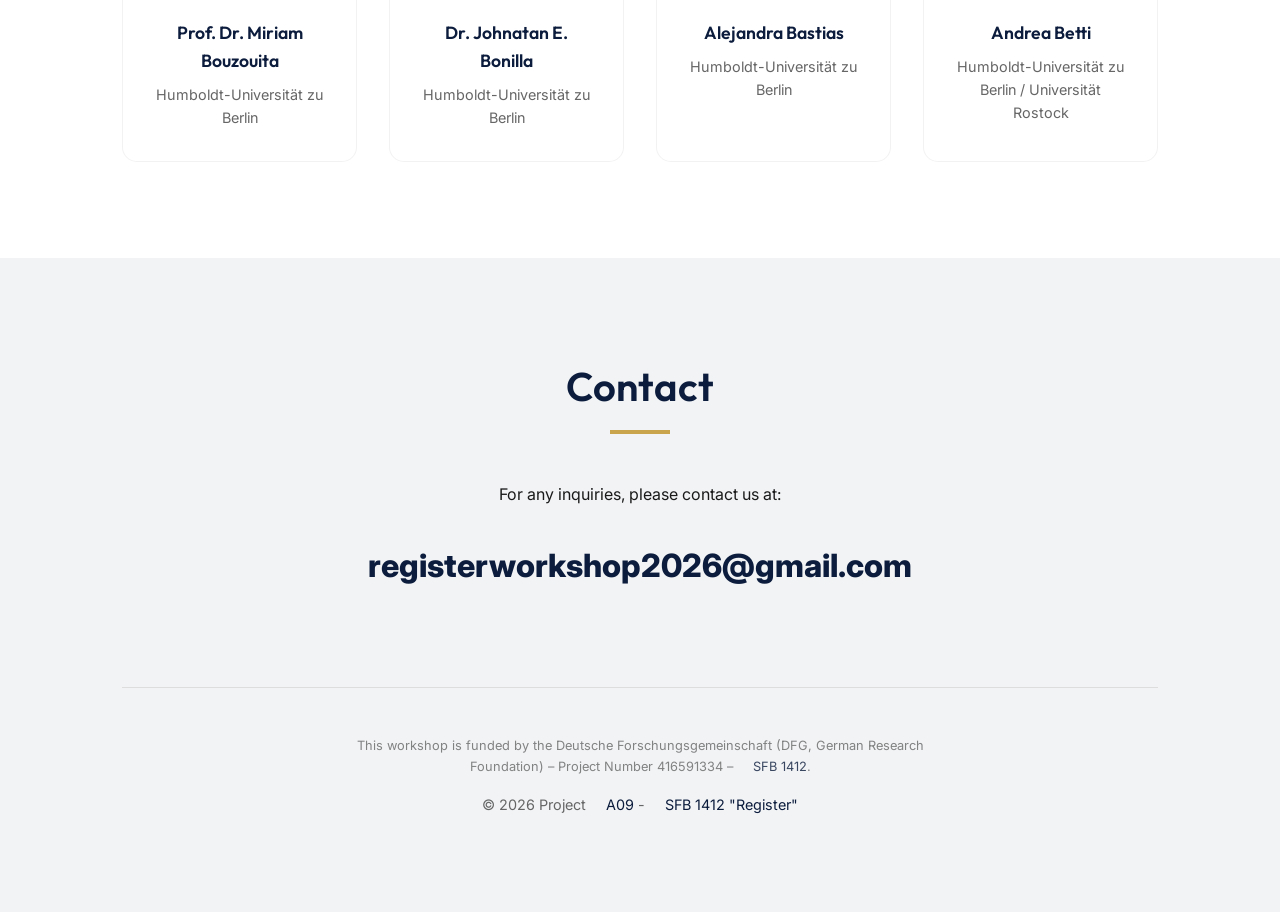
==== commit 9b4a0507: "Embed registration form and restore hero buttons" ====
--- a/index.html
+++ b/index.html
@@ -35,7 +35,7 @@
             </div>
             <ul class="nav-links">
                 <li><a href="#home">Home</a></li>
-                <li><a href="https://docs.google.com/forms/d/e/1FAIpQLSel9CcmjZ9iJY5i0FC067jq7z2u-gTEpovs9qHrl01ChSbW7w/viewform" target="_blank">Registration</a></li>
+                <li><a href="#registration">Registration</a></li>
                 <li><a href="#cfp">Call for Papers (Closed)</a></li>
                 <li><a href="#speakers">Speakers</a></li>
                 <li><a href="#program">Programme</a></li>
@@ -59,14 +59,27 @@
             <h2 class="fade-in">CRC 1412 - Collaborative Research Centre 1412 "Register"</h2>
             <p class="hero-subtitle fade-in">Humboldt-Universität zu Berlin | June 8–10, 2026</p>
             <div class="hero-btns fade-in">
-                <a href="https://docs.google.com/forms/d/e/1FAIpQLSel9CcmjZ9iJY5i0FC067jq7z2u-gTEpovs9qHrl01ChSbW7w/viewform" target="_blank" class="btn btn-primary">Registration</a>
-                <a href="#cfp" class="btn btn-secondary">Call for Papers</a>
+                <a href="#registration" class="btn btn-primary">Registration (until May 15)</a>
+                <a href="#cfp" class="btn btn-secondary">Call for Papers (Closed)</a>
+                <a href="#speakers" class="btn btn-secondary">Speakers</a>
             </div>
         </div>
     </header>
 
     <main>
-        <section id="cfp" class="section">
+        <section id="registration" class="section">
+            <div class="container">
+                <h2 class="section-title">Registration</h2>
+                <div class="registration-container">
+                    <p>Registration for the workshop is open until <strong>May 15, 2026</strong>. Please fill out the form below to register.</p>
+                    <div class="iframe-wrapper" style="margin-top: 2rem; box-shadow: 0 10px 30px rgba(0,0,0,0.1); border-radius: 12px; overflow: hidden;">
+                        <iframe src="https://docs.google.com/forms/d/e/1FAIpQLSel9CcmjZ9iJY5i0FC067jq7z2u-gTEpovs9qHrl01ChSbW7w/viewform?embedded=true" width="100%" height="800" frameborder="0" marginheight="0" marginwidth="0">Loading…</iframe>
+                    </div>
+                </div>
+            </div>
+        </section>
+
+        <section id="cfp" class="section section-alt">
             <div class="container">
                 <h2 class="section-title">Call for Papers</h2>
                 <div class="grid-layout">
@@ -139,9 +152,9 @@
                             <li><strong>Workshop:</strong> June 8-10, 2026</li>
                         </ul>
                         <div class="cta-block">
-                            <p>Register now at:</p>
+                            <p>Register now using the form above or at:</p>
                             <a href="https://docs.google.com/forms/d/e/1FAIpQLSel9CcmjZ9iJY5i0FC067jq7z2u-gTEpovs9qHrl01ChSbW7w/viewform"
-                                class="email-link" target="_blank">Online Registration Form</a>
+                                class="email-link" target="_blank">Online Registration Form (Direct Link)</a>
                         </div>
                     </div>
                 </div>
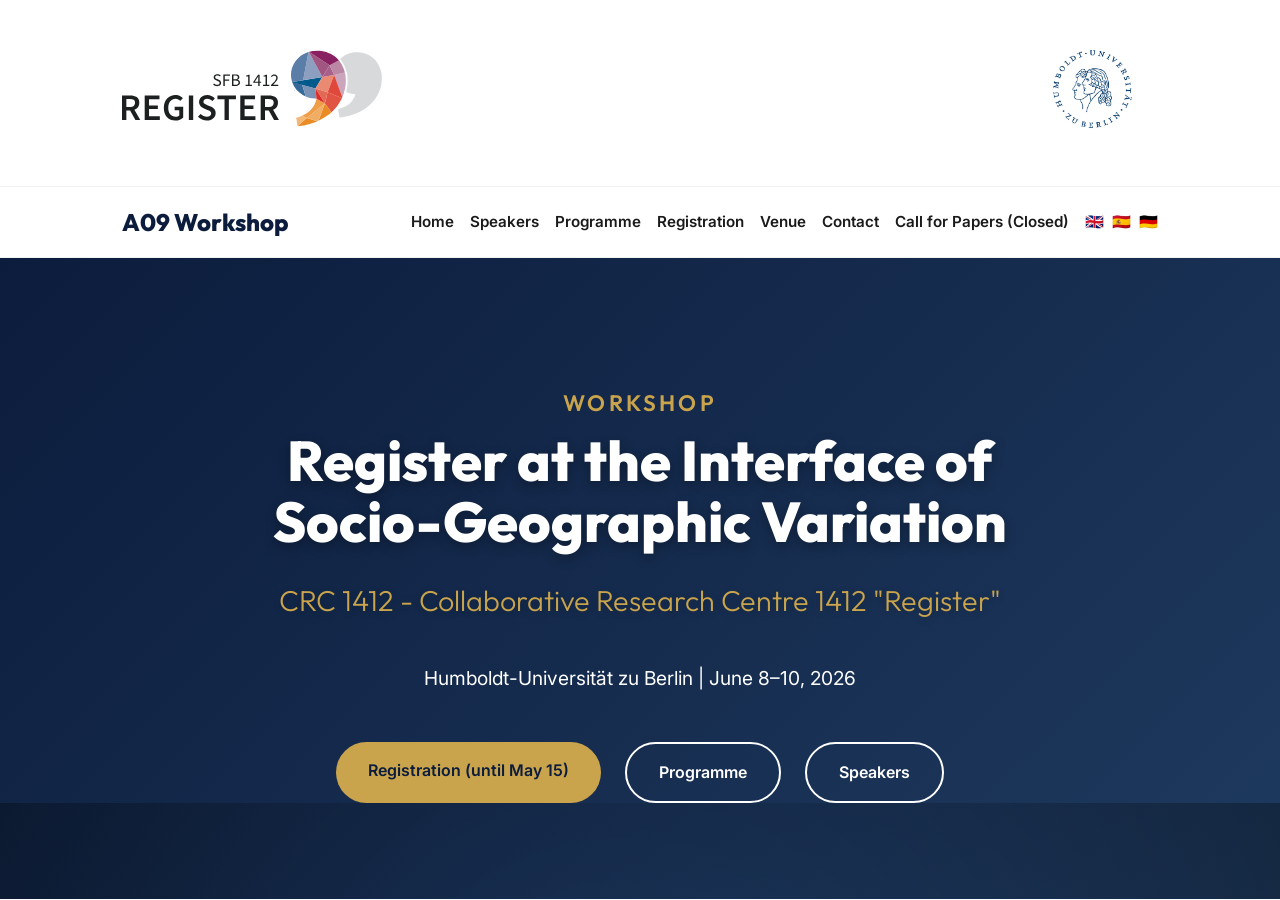
==== commit fb87dc71: "Convert to SPA layout, add programme PDF, and update speaker" ====
--- a/index.html
+++ b/index.html
@@ -35,12 +35,12 @@
             </div>
             <ul class="nav-links">
                 <li><a href="#home">Home</a></li>
-                <li><a href="#registration">Registration</a></li>
-                <li><a href="#cfp">Call for Papers (Closed)</a></li>
                 <li><a href="#speakers">Speakers</a></li>
                 <li><a href="#program">Programme</a></li>
+                <li><a href="#registration">Registration</a></li>
                 <li><a href="#venue">Venue</a></li>
                 <li><a href="#contact">Contact</a></li>
+                <li><a href="#cfp">Call for Papers (Closed)</a></li>
                 <li class="lang-switcher">
                     <a href="index.html" title="EN"><span class="flag">🇬🇧</span></a>
                     <a href="es.html" title="ES"><span class="flag">🇪🇸</span></a>
@@ -53,14 +53,12 @@
     <header id="home" class="hero">
         <div class="hero-content container">
             <p class="hero-tag fade-in">Workshop</p>
-            <h1 class="fade-in">Register at the Interface of <span
-                    style="display: inline-block; white-space: nowrap;">Socio-Geographic</span>
-                Variation</h1>
+            <h1 class="fade-in">Register at the Interface of <span class="no-wrap-mobile">Socio-Geographic</span> Variation</h1>
             <h2 class="fade-in">CRC 1412 - Collaborative Research Centre 1412 "Register"</h2>
             <p class="hero-subtitle fade-in">Humboldt-Universität zu Berlin | June 8–10, 2026</p>
             <div class="hero-btns fade-in">
                 <a href="#registration" class="btn btn-primary">Registration (until May 15)</a>
-                <a href="#cfp" class="btn btn-secondary">Call for Papers (Closed)</a>
+                <a href="#program" class="btn btn-secondary">Programme</a>
                 <a href="#speakers" class="btn btn-secondary">Speakers</a>
             </div>
         </div>
@@ -189,9 +187,9 @@
                         <p>University of La Laguna</p>
                     </div>
                     <div class="speaker-card fade-in" style="animation-delay: 0.6s;">
-                        <div class="speaker-img-placeholder">TBC</div>
-                        <h4>To be confirmed</h4>
-                        <p>Invited Speaker</p>
+                        <div class="speaker-img-placeholder">MSH</div>
+                        <h4>Prof. Dr. Marta Samper Hernández</h4>
+                        <p>Universidad de Las Palmas de Gran Canaria</p>
                     </div>
                 </div>
             </div>
@@ -200,12 +198,8 @@
         <section id="program" class="section">
             <div class="container">
                 <h2 class="section-title">Programme</h2>
-                <div class="tbc-container text-center">
-                    <div class="tbc-badge">Under Construction</div>
-                    <p class="large-text">The full workshop programme will be announced in <strong>Spring
-                            2026</strong>.
-                        <br>Stay tuned for updates on sessions and schedule.
-                    </p>
+                <div class="pdf-container" style="width: 100%; height: 80vh; margin-top: 2rem; border-radius: 15px; overflow: hidden; box-shadow: 0 10px 30px rgba(0,0,0,0.1);">
+                    <iframe src="Program_Workshop_SFB.pdf" width="100%" height="100%" frameborder="0"></iframe>
                 </div>
             </div>
         </section>
--- a/style.css
+++ b/style.css
@@ -44,6 +44,23 @@
     max-width: 1100px;
     margin: 0 auto;
     padding: 0 2rem;
+}
+
+/* SPA Layout Additions */
+.no-wrap-mobile {
+    display: inline-block;
+    white-space: nowrap;
+}
+
+body.spa-enabled header.hero, 
+body.spa-enabled main .section {
+    display: none;
+}
+
+body.spa-enabled header.hero.active-section, 
+body.spa-enabled main .section.active-section {
+    display: block;
+    animation: fadeIn 0.5s ease forwards;
 }
 
 /* Logo Header */
@@ -665,6 +682,19 @@
     .contact-email {
         font-size: 1.5rem;
     }
+
+    .no-wrap-mobile {
+        white-space: normal;
+        display: inline;
+    }
+
+    .speakers-grid {
+        grid-template-columns: 1fr;
+    }
+    
+    .speaker-card {
+        padding: 1.5rem;
+    }
 }
 
 /* Utilities */
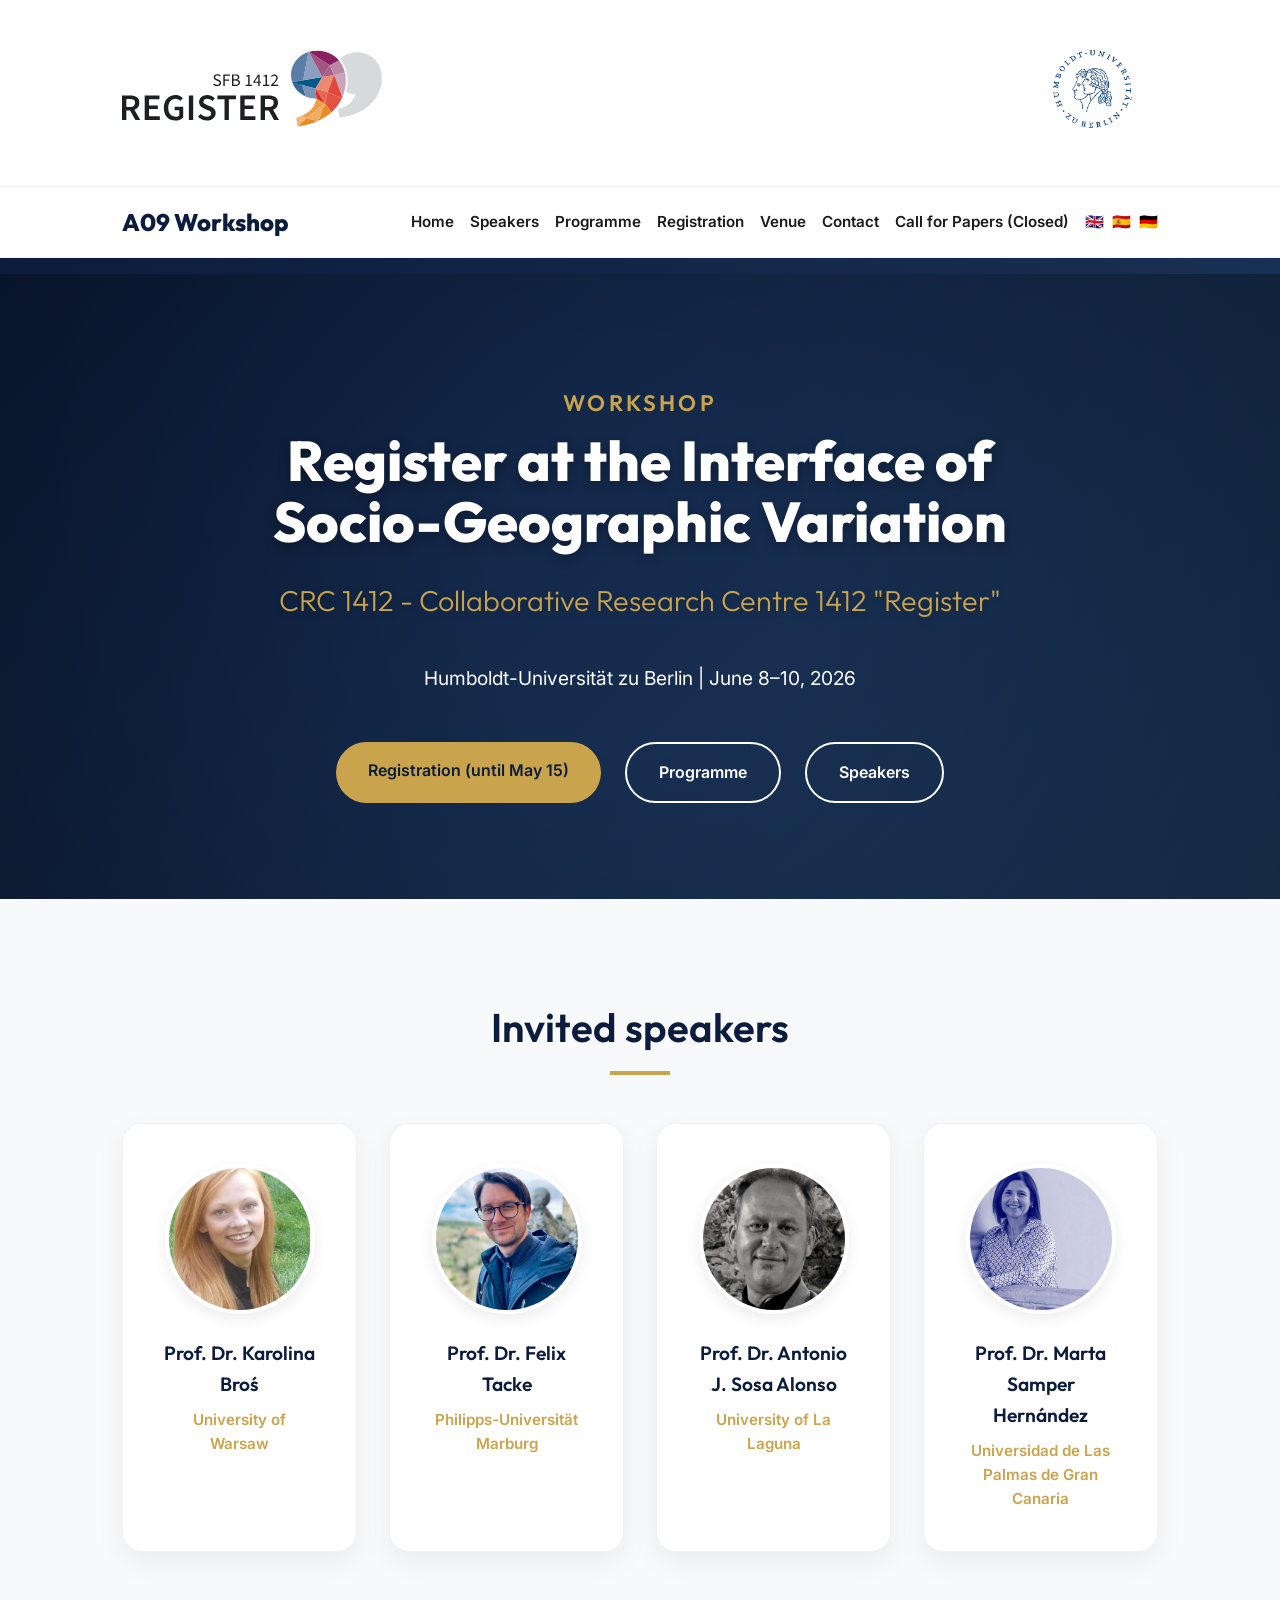
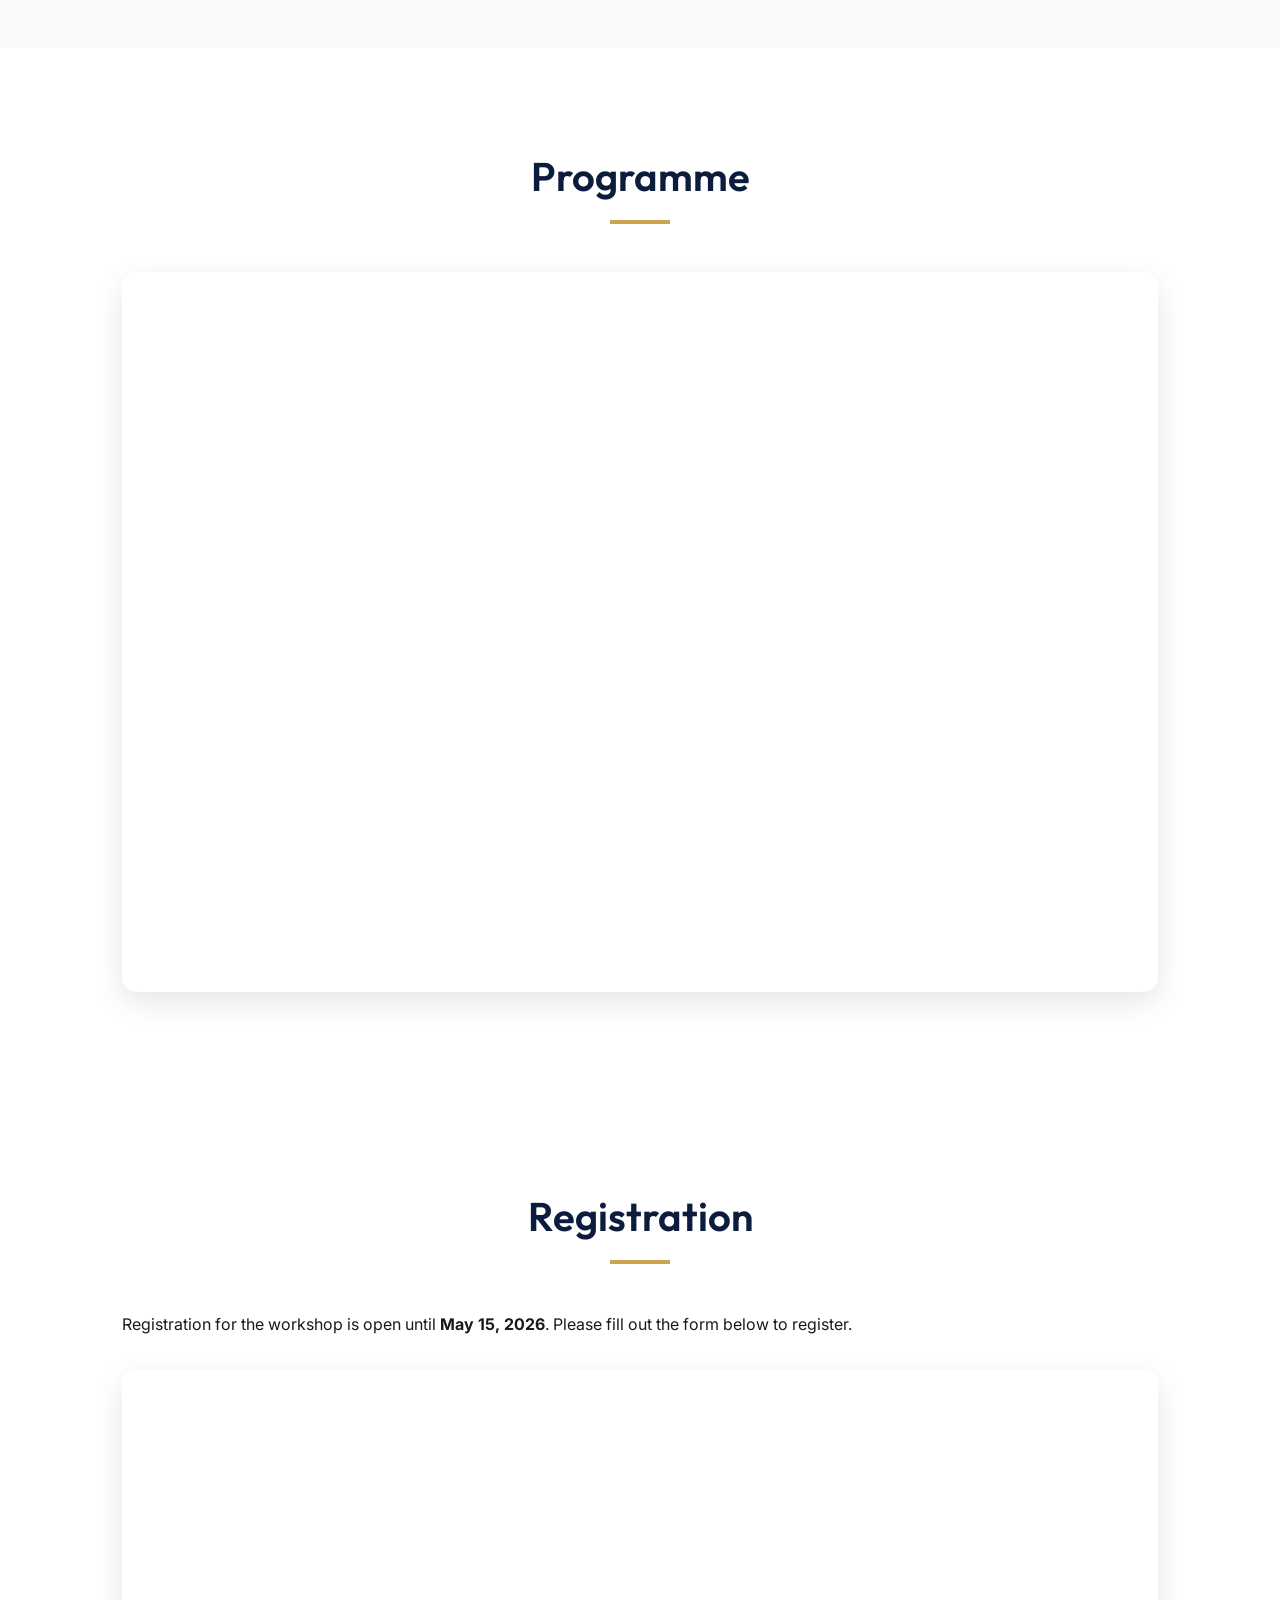
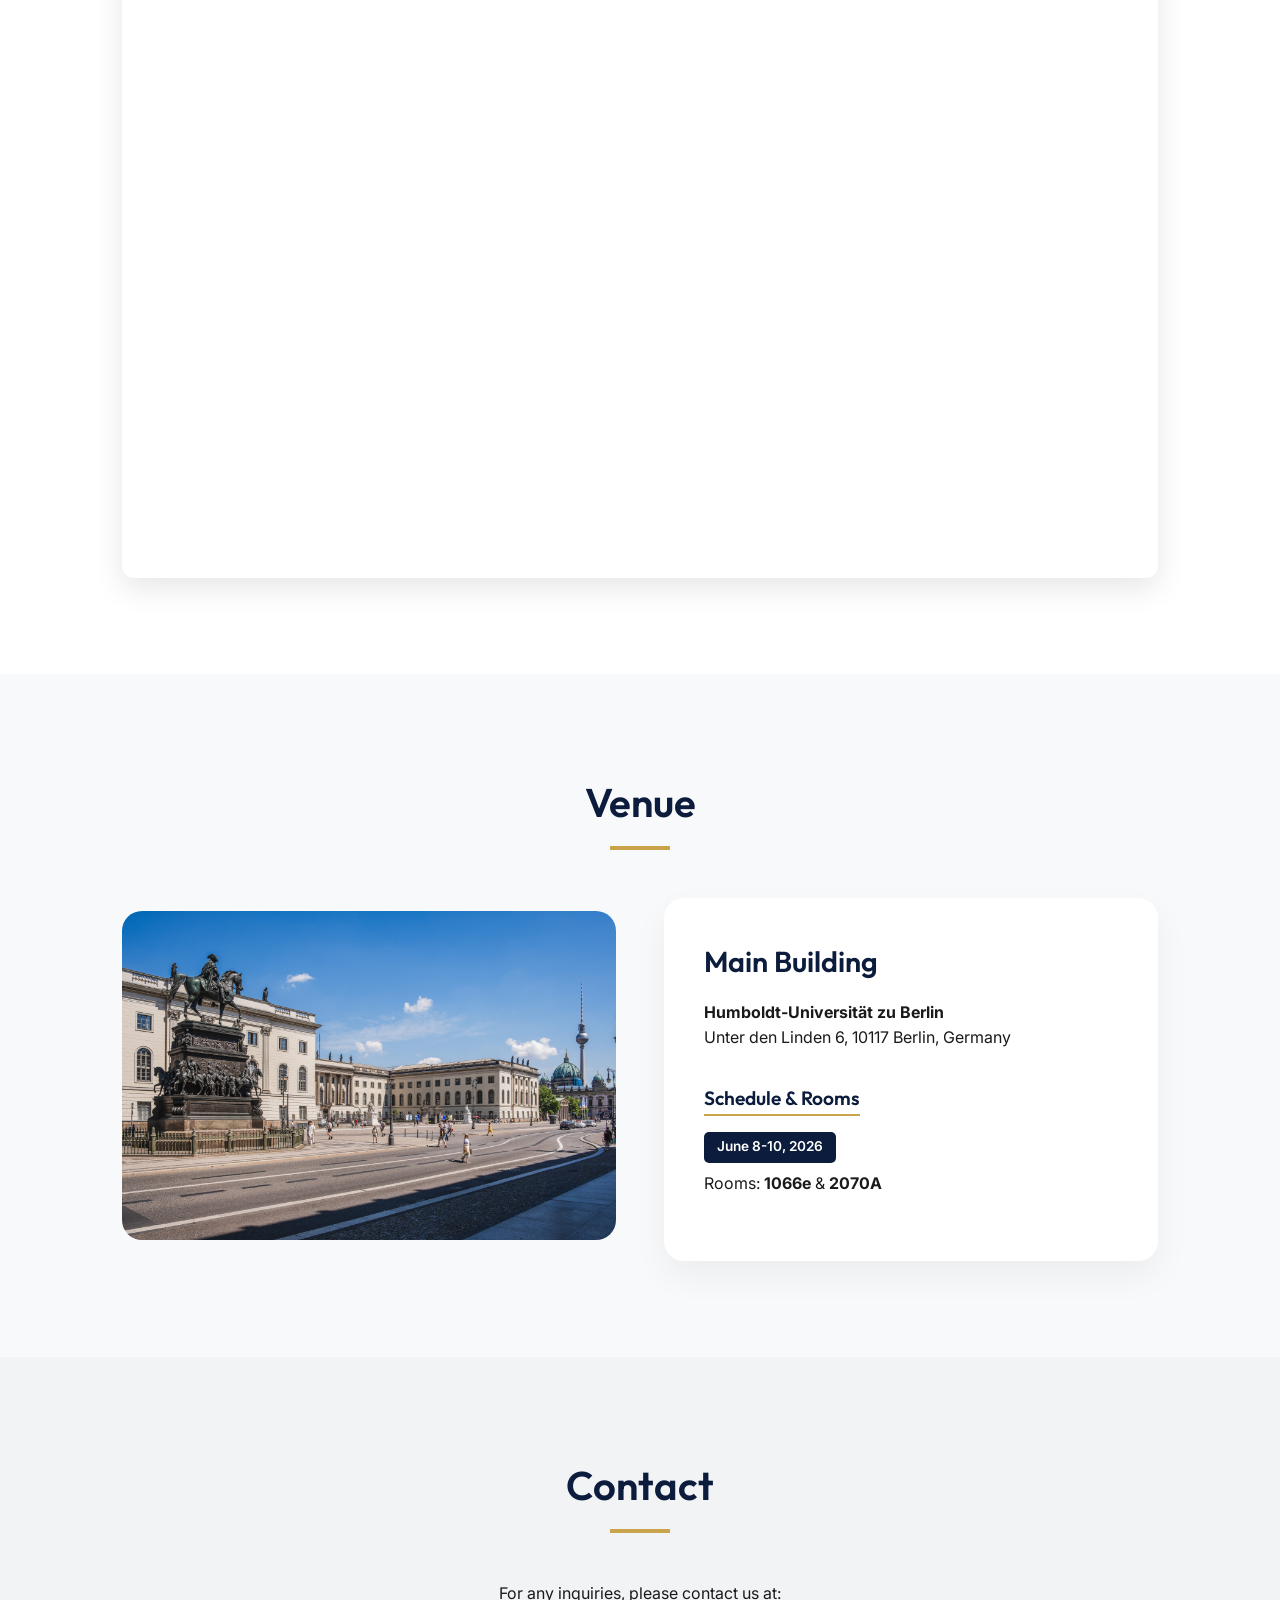
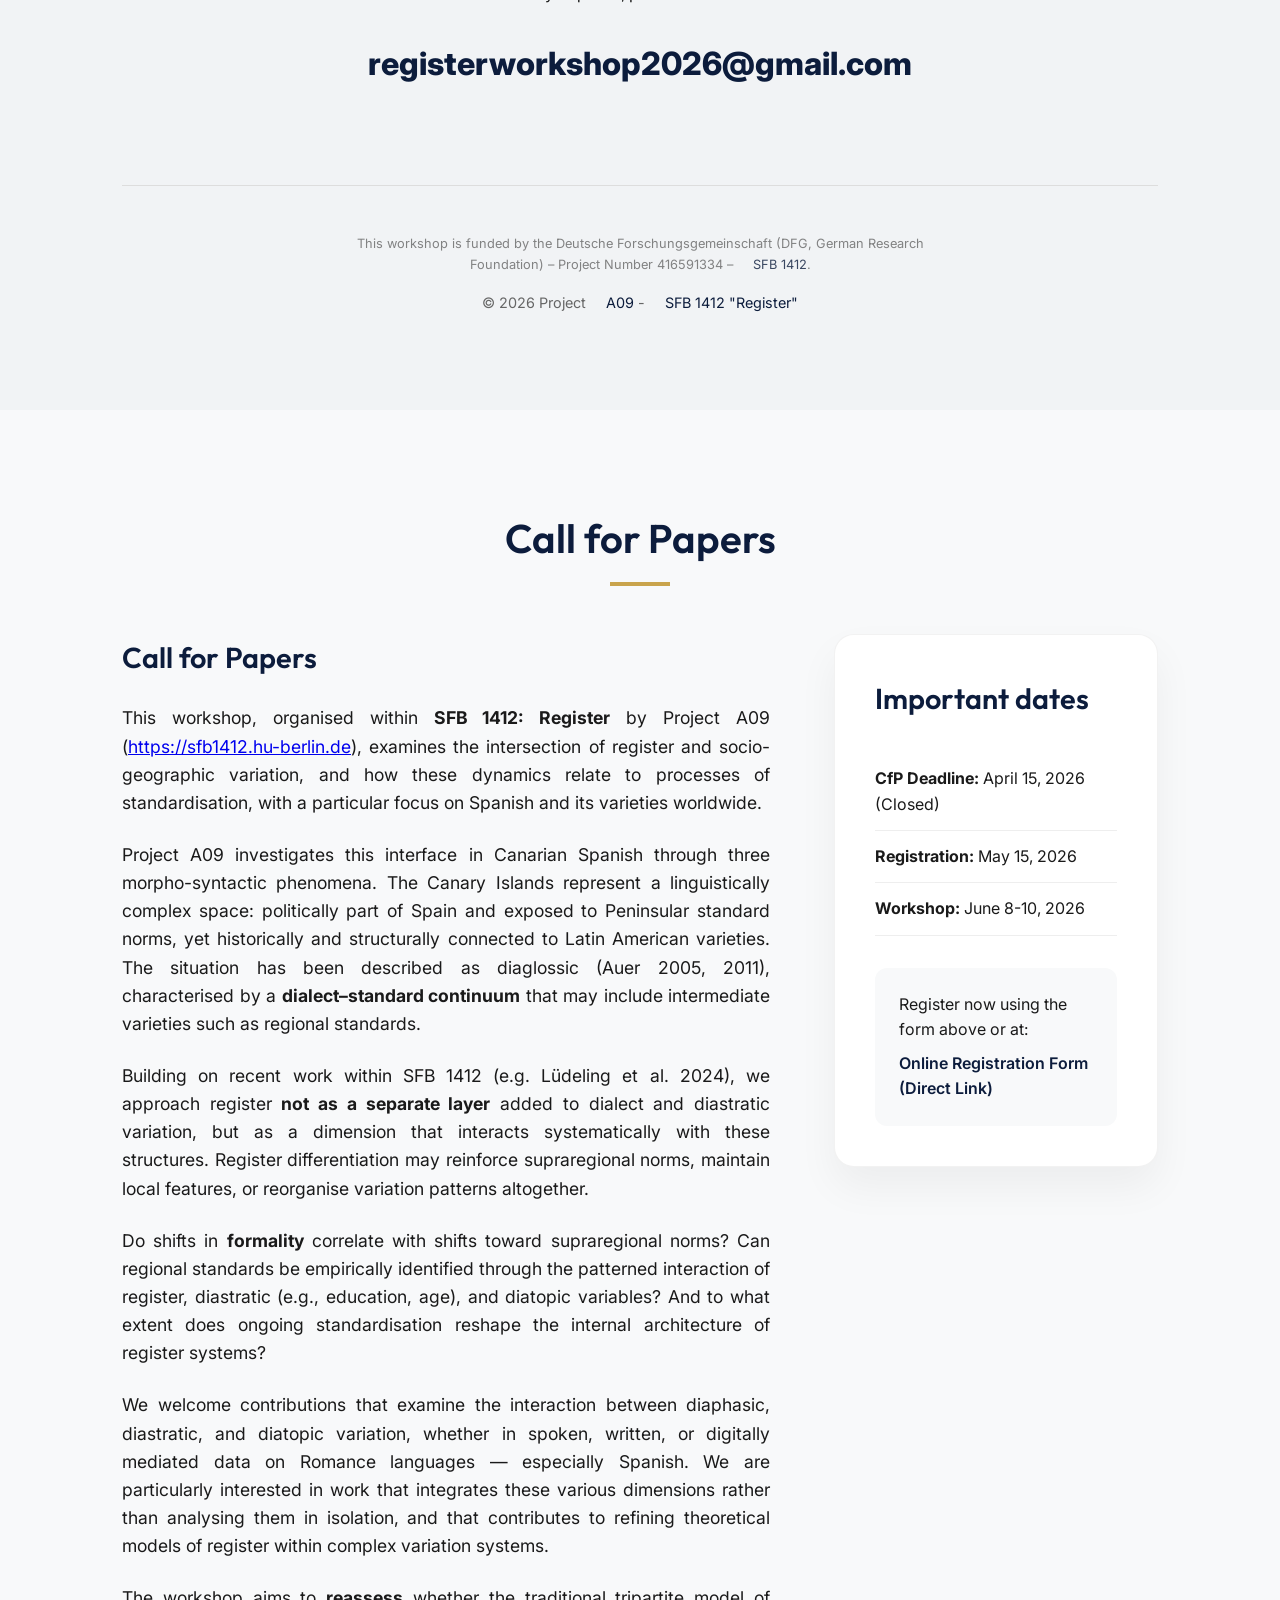
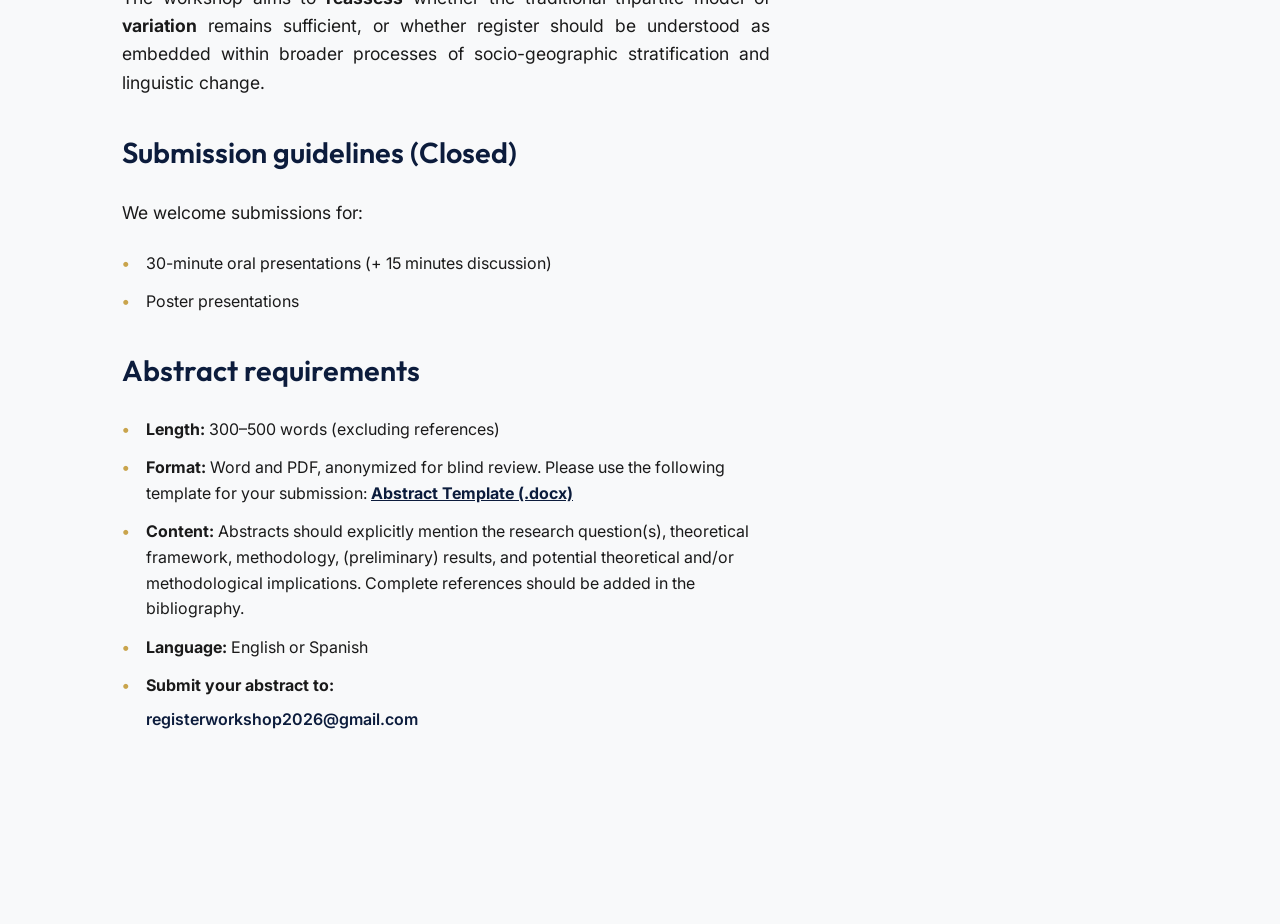
==== commit cce03dd2: "revertir a scroll" ====
--- a/index.html
+++ b/index.html
@@ -65,6 +65,51 @@
     </header>
 
     <main>
+        <section id="speakers" class="section section-alt">
+            <div class="container">
+                <h2 class="section-title">Invited speakers</h2>
+                <div class="speakers-grid">
+                    <div class="speaker-card fade-in">
+                        <div class="speaker-img">
+                            <img src="images/karolina_bros.png" alt="Prof. Dr. Karolina Broś">
+                        </div>
+                        <h4>Prof. Dr. Karolina Broś</h4>
+                        <p>University of Warsaw</p>
+                    </div>
+                    <div class="speaker-card fade-in" style="animation-delay: 0.2s;">
+                        <div class="speaker-img">
+                            <img src="images/felix_tacke.jpg" alt="Prof. Dr. Felix Tacke">
+                        </div>
+                        <h4>Prof. Dr. Felix Tacke</h4>
+                        <p>Philipps-Universität Marburg</p>
+                    </div>
+                    <div class="speaker-card fade-in" style="animation-delay: 0.4s;">
+                        <div class="speaker-img">
+                            <img src="images/antonio_sosa.png" alt="Prof. Dr. Antonio J. Sosa Alonso">
+                        </div>
+                        <h4>Prof. Dr. Antonio J. Sosa Alonso</h4>
+                        <p>University of La Laguna</p>
+                    </div>
+                    <div class="speaker-card fade-in" style="animation-delay: 0.6s;">
+                        <div class="speaker-img">
+                            <img src="images/marta.jpg" alt="Prof. Dr. Marta Samper Hernández">
+                        </div>
+                        <h4>Prof. Dr. Marta Samper Hernández</h4>
+                        <p>Universidad de Las Palmas de Gran Canaria</p>
+                    </div>
+                </div>
+            </div>
+        </section>
+
+        <section id="program" class="section">
+            <div class="container">
+                <h2 class="section-title">Programme</h2>
+                <div class="pdf-container" style="width: 100%; height: 80vh; margin-top: 2rem; border-radius: 15px; overflow: hidden; box-shadow: 0 10px 30px rgba(0,0,0,0.1);">
+                    <iframe src="Program_Workshop_SFB.pdf" width="100%" height="100%" frameborder="0"></iframe>
+                </div>
+            </div>
+        </section>
+
         <section id="registration" class="section">
             <div class="container">
                 <h2 class="section-title">Registration</h2>
@@ -73,6 +118,48 @@
                     <div class="iframe-wrapper" style="margin-top: 2rem; box-shadow: 0 10px 30px rgba(0,0,0,0.1); border-radius: 12px; overflow: hidden;">
                         <iframe src="https://docs.google.com/forms/d/e/1FAIpQLSel9CcmjZ9iJY5i0FC067jq7z2u-gTEpovs9qHrl01ChSbW7w/viewform?embedded=true" width="100%" height="800" frameborder="0" marginheight="0" marginwidth="0">Loading…</iframe>
                     </div>
+                </div>
+            </div>
+        </section>
+
+        <section id="venue" class="section section-alt">
+            <div class="container">
+                <h2 class="section-title">Venue</h2>
+                <div class="venue-grid">
+                    <div class="venue-image">
+                        <img src="images/1.jpg" alt="Humboldt-Universität zu Berlin" class="img-responsive rounded">
+                    </div>
+                    <div class="venue-details">
+                        <div class="venue-card">
+                            <h3>Main Building</h3>
+                            <p><strong>Humboldt-Universität zu Berlin</strong></p>
+                            <p>Unter den Linden 6, 10117 Berlin, Germany</p>
+
+                            <h4 class="mt-2">Schedule & Rooms</h4>
+                            <div class="schedule-rooms">
+                                <div class="schedule-item">
+                                    <span class="day-badge">June 8-10, 2026</span>
+                                    <p>Rooms: <strong>1066e</strong> & <strong>2070A</strong></p>
+                                </div>
+                            </div>
+                        </div>
+                    </div>
+                </div>
+            </div>
+        </section>
+
+        <section id="contact" class="section section-dark">
+            <div class="container text-center">
+                <h2 class="section-title">Contact</h2>
+                <p>For any inquiries, please contact us at:</p>
+                <a href="mailto:registerworkshop2026@gmail.com" class="contact-email">registerworkshop2026@gmail.com</a>
+                <div class="footer-links">
+                    <p class="funding">This workshop is funded by the Deutsche Forschungsgemeinschaft (DFG,
+                        German
+                        Research Foundation) – Project Number 416591334 – <a href="https://sfb1412.hu-berlin.de"
+                            target="_blank">SFB 1412</a>.</p>
+                    <p>© 2026 Project <a href="https://sfb1412.hu-berlin.de/projects/a09/" target="_blank">A09</a> - <a
+                            href="https://sfb1412.hu-berlin.de" target="_blank">SFB 1412 "Register"</a></p>
                 </div>
             </div>
         </section>
@@ -160,115 +247,6 @@
 
             </div>
         </section>
-
-        <section id="speakers" class="section section-alt">
-            <div class="container">
-                <h2 class="section-title">Invited speakers</h2>
-                <div class="speakers-grid">
-                    <div class="speaker-card fade-in">
-                        <div class="speaker-img">
-                            <img src="images/karolina_bros.png" alt="Prof. Dr. Karolina Broś">
-                        </div>
-                        <h4>Prof. Dr. Karolina Broś</h4>
-                        <p>University of Warsaw</p>
-                    </div>
-                    <div class="speaker-card fade-in" style="animation-delay: 0.2s;">
-                        <div class="speaker-img">
-                            <img src="images/felix_tacke.jpg" alt="Prof. Dr. Felix Tacke">
-                        </div>
-                        <h4>Prof. Dr. Felix Tacke</h4>
-                        <p>Philipps-Universität Marburg</p>
-                    </div>
-                    <div class="speaker-card fade-in" style="animation-delay: 0.4s;">
-                        <div class="speaker-img">
-                            <img src="images/antonio_sosa.png" alt="Prof. Dr. Antonio J. Sosa Alonso">
-                        </div>
-                        <h4>Prof. Dr. Antonio J. Sosa Alonso</h4>
-                        <p>University of La Laguna</p>
-                    </div>
-                    <div class="speaker-card fade-in" style="animation-delay: 0.6s;">
-                        <div class="speaker-img-placeholder">MSH</div>
-                        <h4>Prof. Dr. Marta Samper Hernández</h4>
-                        <p>Universidad de Las Palmas de Gran Canaria</p>
-                    </div>
-                </div>
-            </div>
-        </section>
-
-        <section id="program" class="section">
-            <div class="container">
-                <h2 class="section-title">Programme</h2>
-                <div class="pdf-container" style="width: 100%; height: 80vh; margin-top: 2rem; border-radius: 15px; overflow: hidden; box-shadow: 0 10px 30px rgba(0,0,0,0.1);">
-                    <iframe src="Program_Workshop_SFB.pdf" width="100%" height="100%" frameborder="0"></iframe>
-                </div>
-            </div>
-        </section>
-
-        <section id="venue" class="section section-alt">
-            <div class="container">
-                <h2 class="section-title">Venue</h2>
-                <div class="venue-grid">
-                    <div class="venue-image">
-                        <img src="images/1.jpg" alt="Humboldt-Universität zu Berlin" class="img-responsive rounded">
-                    </div>
-                    <div class="venue-details">
-                        <div class="venue-card">
-                            <h3>Main Building</h3>
-                            <p><strong>Humboldt-Universität zu Berlin</strong></p>
-                            <p>Unter den Linden 6, 10117 Berlin, Germany</p>
-
-                            <h4 class="mt-2">Schedule & Rooms</h4>
-                            <div class="schedule-rooms">
-                                <div class="schedule-item">
-                                    <span class="day-badge">June 8-10, 2026</span>
-                                    <p>Rooms: <strong>1066e</strong> & <strong>2070A</strong></p>
-                                </div>
-                            </div>
-                        </div>
-                    </div>
-                </div>
-            </div>
-        </section>
-
-        <section id="committee" class="section">
-            <div class="container">
-                <h2 class="section-title">Organizing committee</h2>
-                <div class="committee-grid">
-                    <div class="member-card">
-                        <h4>Prof. Dr. Miriam Bouzouita</h4>
-                        <p>Humboldt-Universität zu Berlin</p>
-                    </div>
-                    <div class="member-card">
-                        <h4>Dr. Johnatan E. Bonilla</h4>
-                        <p>Humboldt-Universität zu Berlin</p>
-                    </div>
-                    <div class="member-card">
-                        <h4>Alejandra Bastias</h4>
-                        <p>Humboldt-Universität zu Berlin</p>
-                    </div>
-                    <div class="member-card">
-                        <h4>Andrea Betti</h4>
-                        <p>Humboldt-Universität zu Berlin / Universität Rostock</p>
-                    </div>
-                </div>
-            </div>
-        </section>
-
-        <section id="contact" class="section section-dark">
-            <div class="container text-center">
-                <h2 class="section-title">Contact</h2>
-                <p>For any inquiries, please contact us at:</p>
-                <a href="mailto:registerworkshop2026@gmail.com" class="contact-email">registerworkshop2026@gmail.com</a>
-                <div class="footer-links">
-                    <p class="funding">This workshop is funded by the Deutsche Forschungsgemeinschaft (DFG,
-                        German
-                        Research Foundation) – Project Number 416591334 – <a href="https://sfb1412.hu-berlin.de"
-                            target="_blank">SFB 1412</a>.</p>
-                    <p>© 2026 Project <a href="https://sfb1412.hu-berlin.de/projects/a09/" target="_blank">A09</a> - <a
-                            href="https://sfb1412.hu-berlin.de" target="_blank">SFB 1412 "Register"</a></p>
-                </div>
-            </div>
-        </section>
     </main>
 
     <script src="script.js"></script>
--- a/style.css
+++ b/style.css
@@ -46,21 +46,10 @@
     padding: 0 2rem;
 }
 
-/* SPA Layout Additions */
+/* Mobile wrapping */
 .no-wrap-mobile {
     display: inline-block;
     white-space: nowrap;
-}
-
-body.spa-enabled header.hero, 
-body.spa-enabled main .section {
-    display: none;
-}
-
-body.spa-enabled header.hero.active-section, 
-body.spa-enabled main .section.active-section {
-    display: block;
-    animation: fadeIn 0.5s ease forwards;
 }
 
 /* Logo Header */
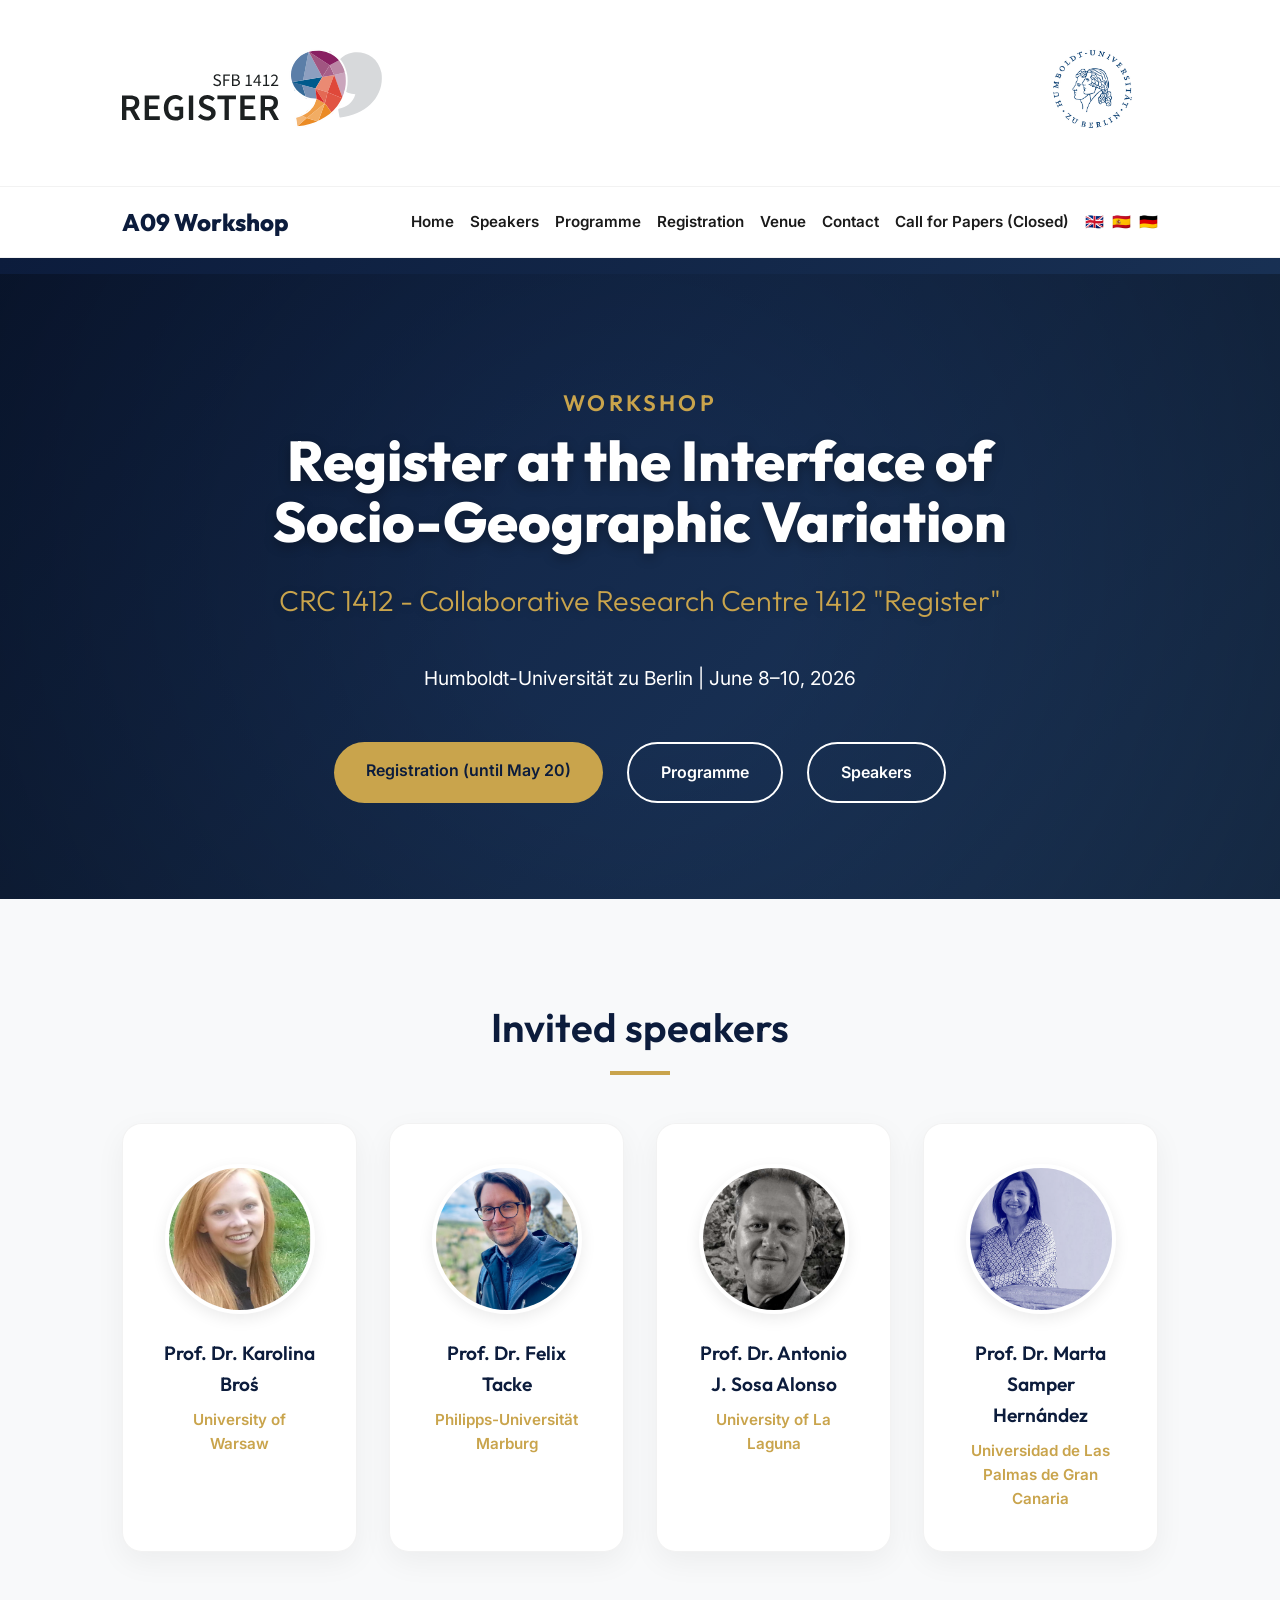
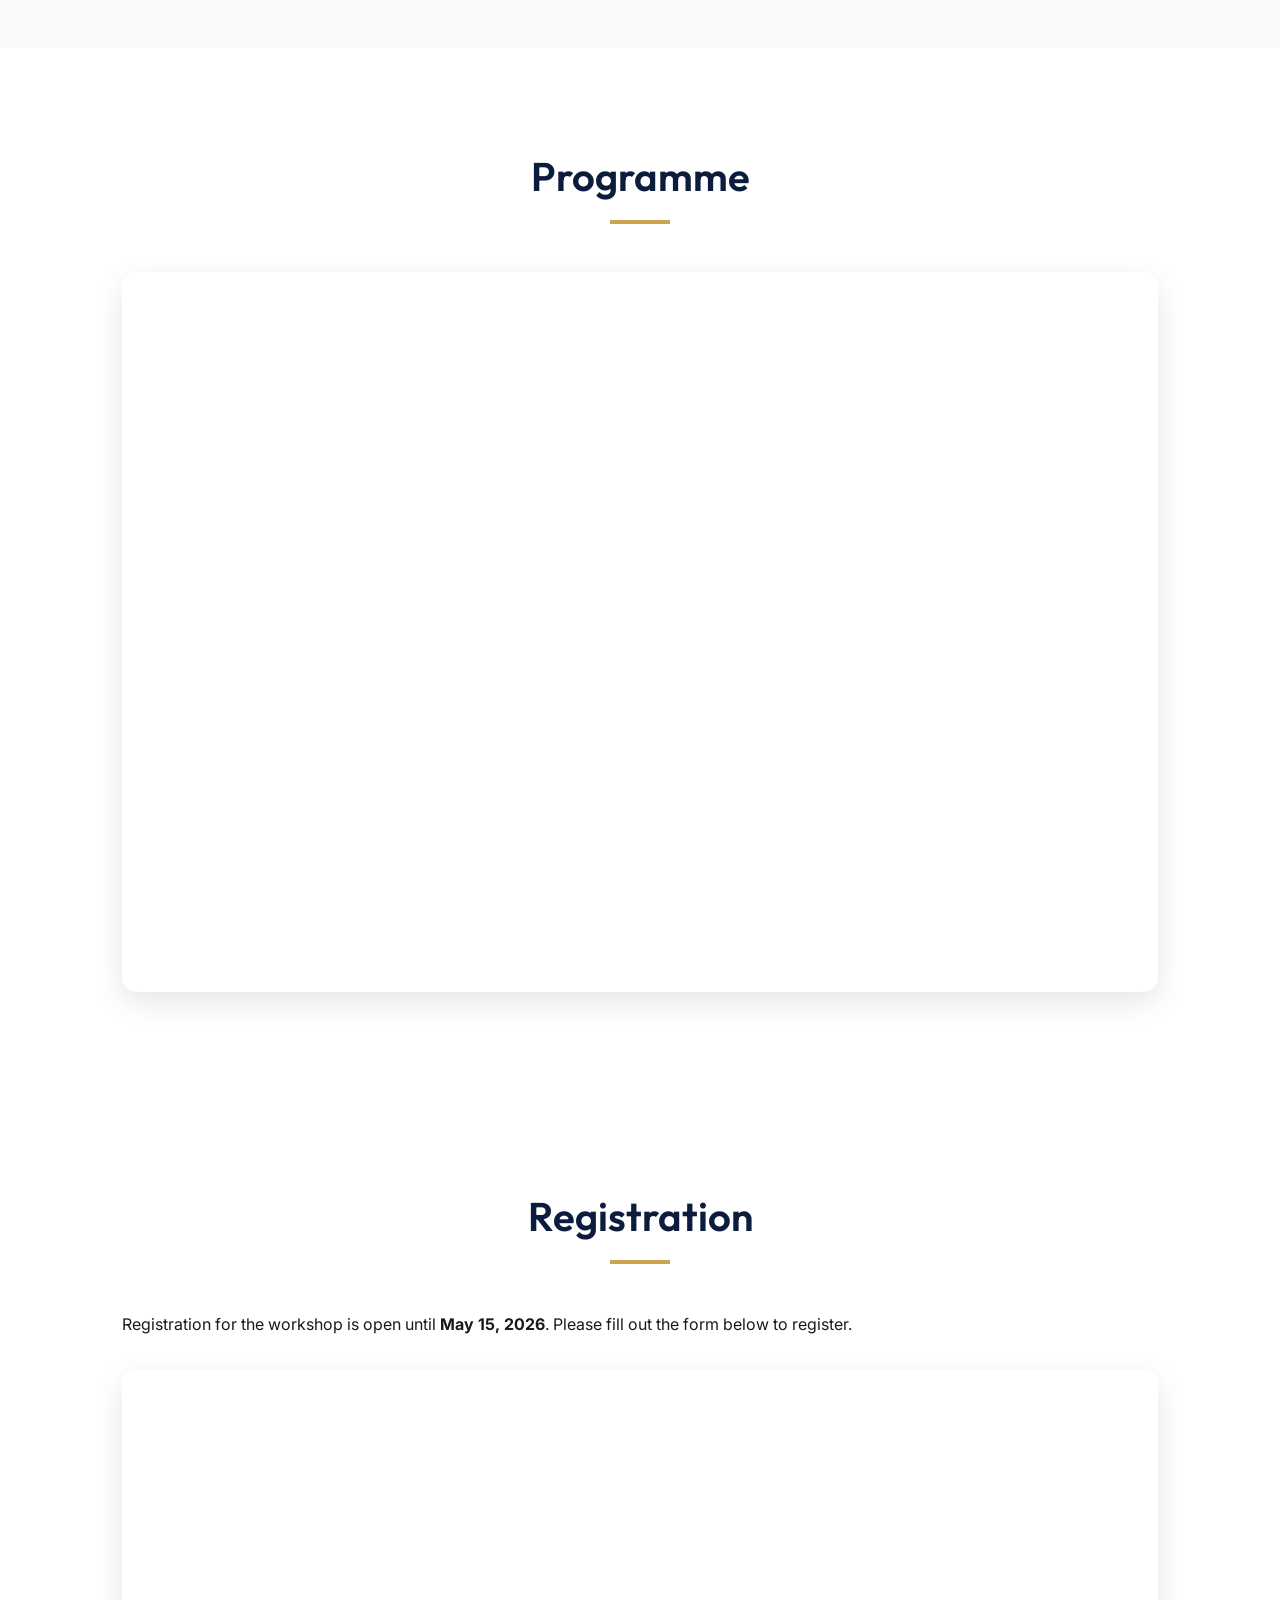
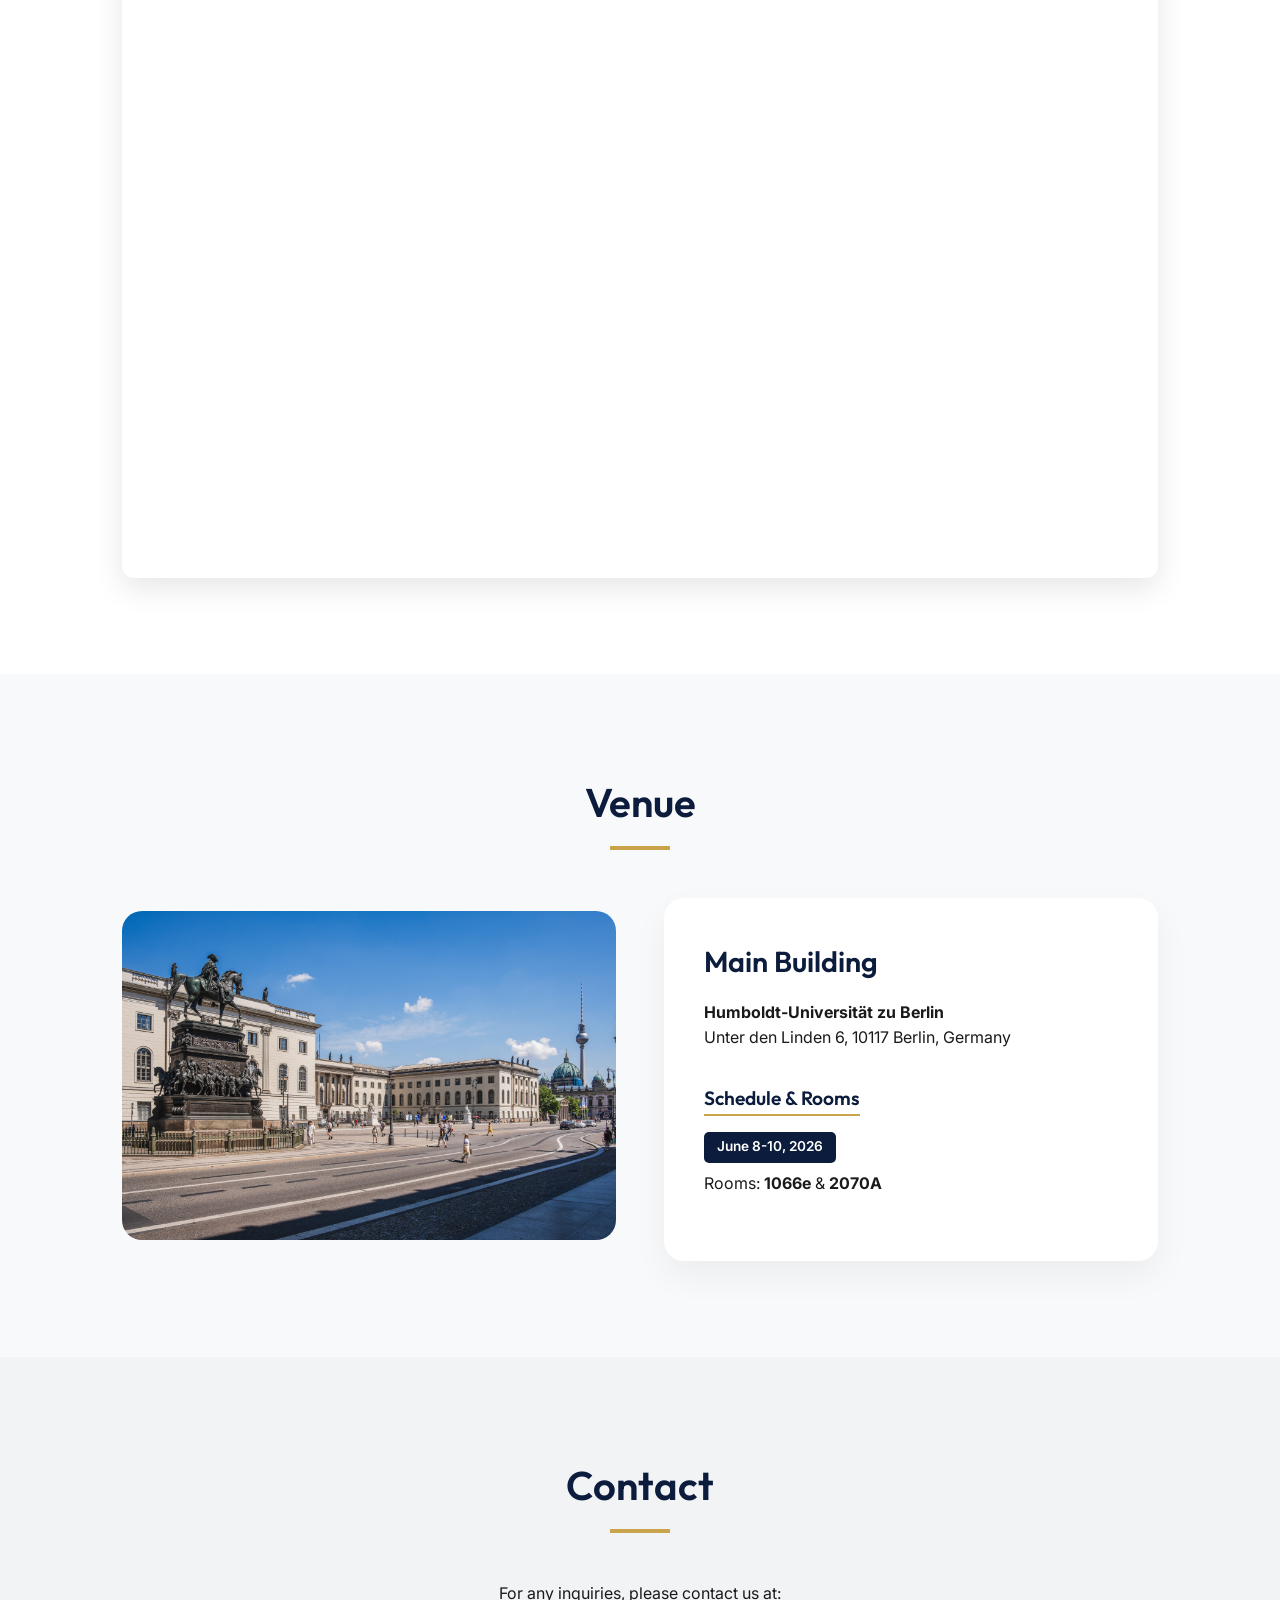
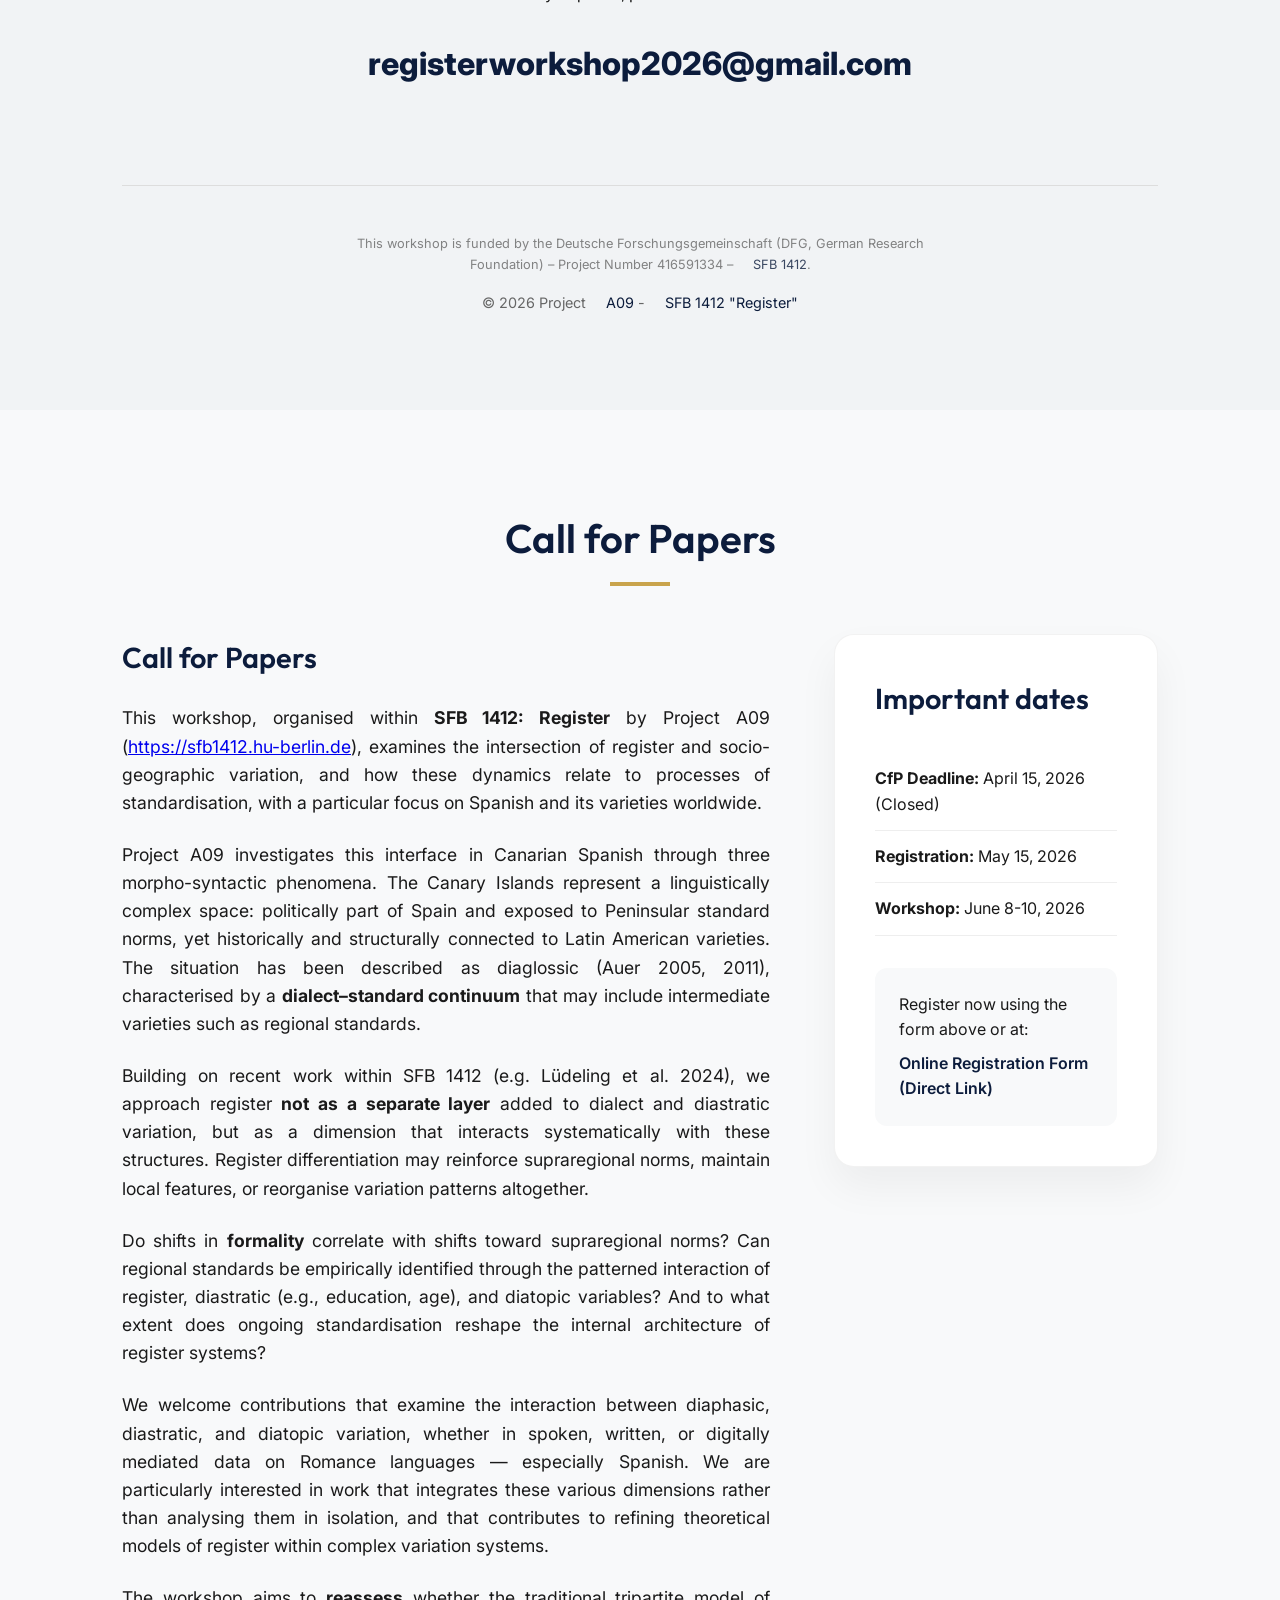
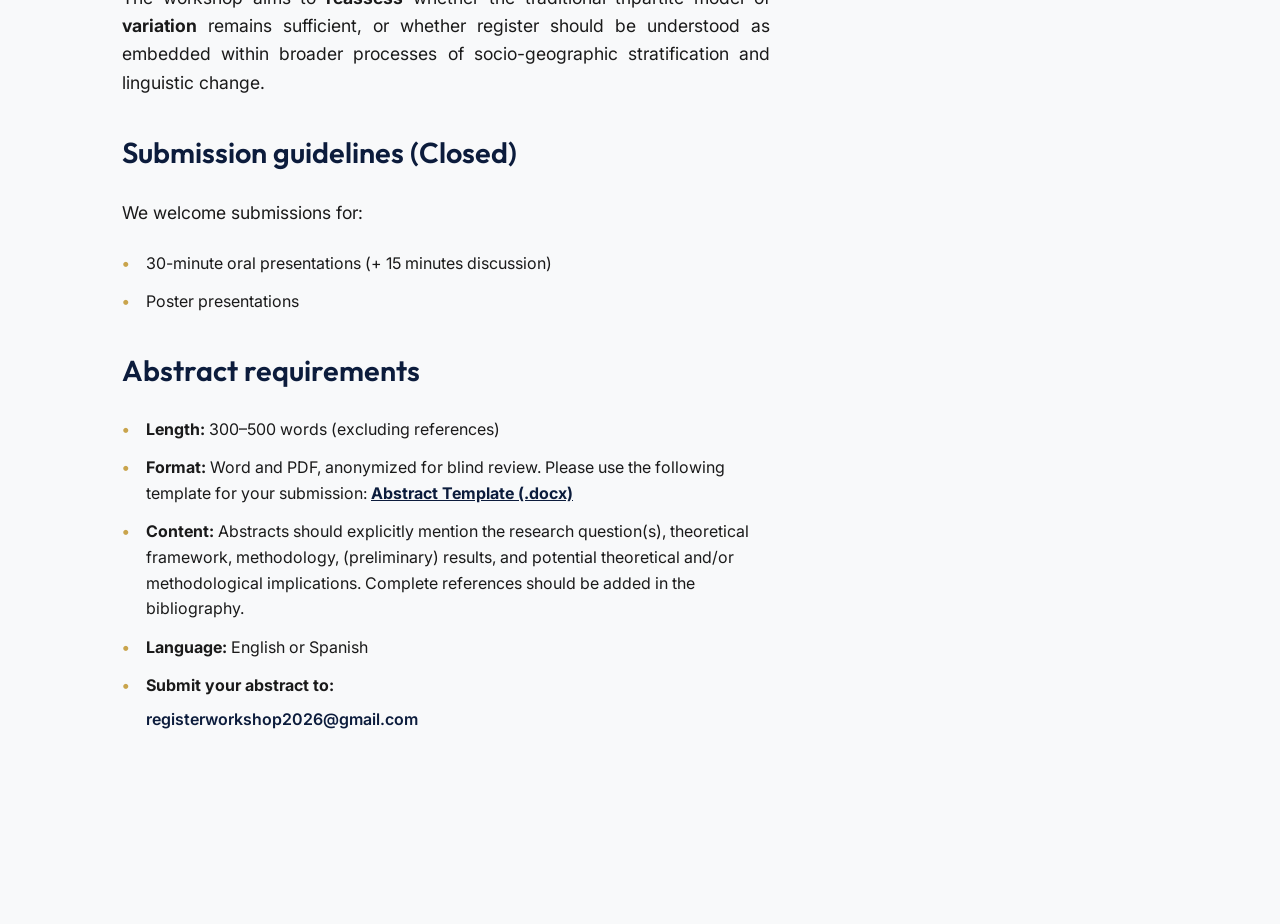
==== commit db434ced: "Update index.html" ====
--- a/index.html
+++ b/index.html
@@ -57,7 +57,7 @@
             <h2 class="fade-in">CRC 1412 - Collaborative Research Centre 1412 "Register"</h2>
             <p class="hero-subtitle fade-in">Humboldt-Universität zu Berlin | June 8–10, 2026</p>
             <div class="hero-btns fade-in">
-                <a href="#registration" class="btn btn-primary">Registration (until May 15)</a>
+                <a href="#registration" class="btn btn-primary">Registration (until May 20)</a>
                 <a href="#program" class="btn btn-secondary">Programme</a>
                 <a href="#speakers" class="btn btn-secondary">Speakers</a>
             </div>
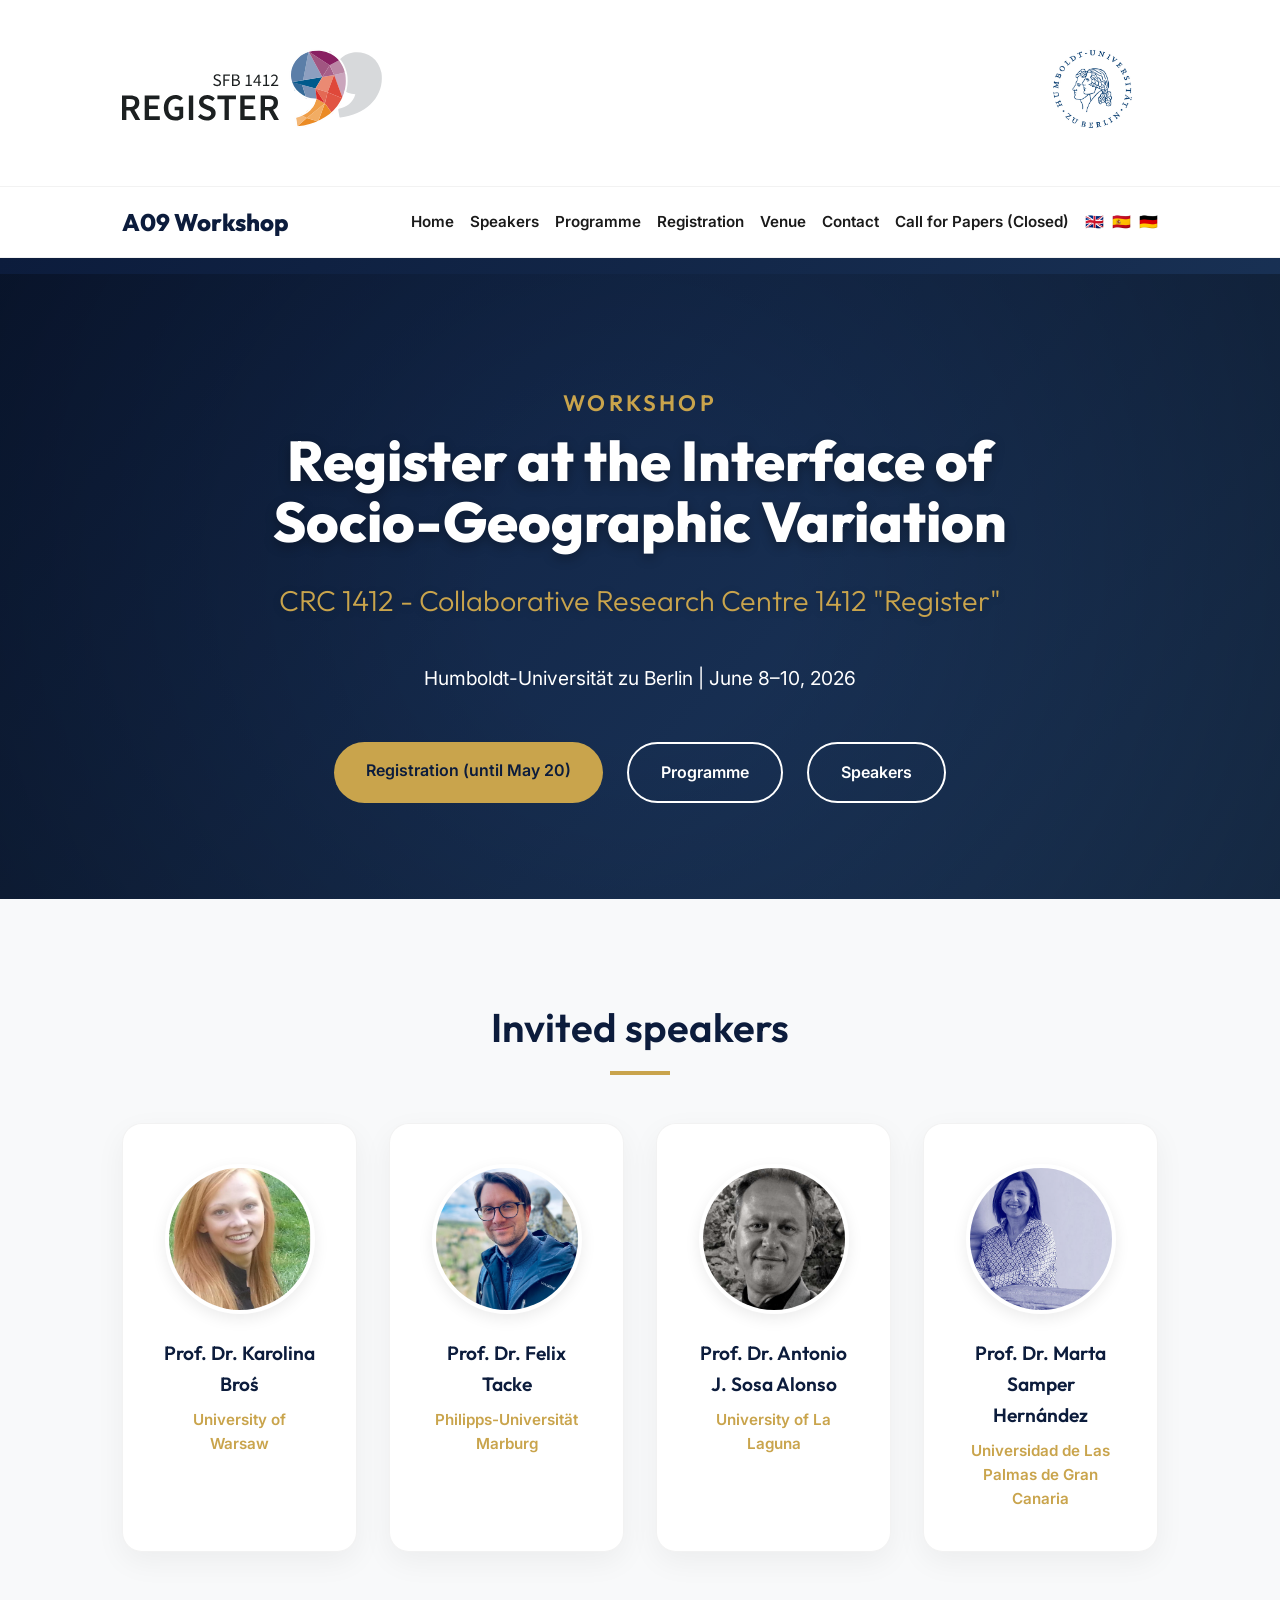
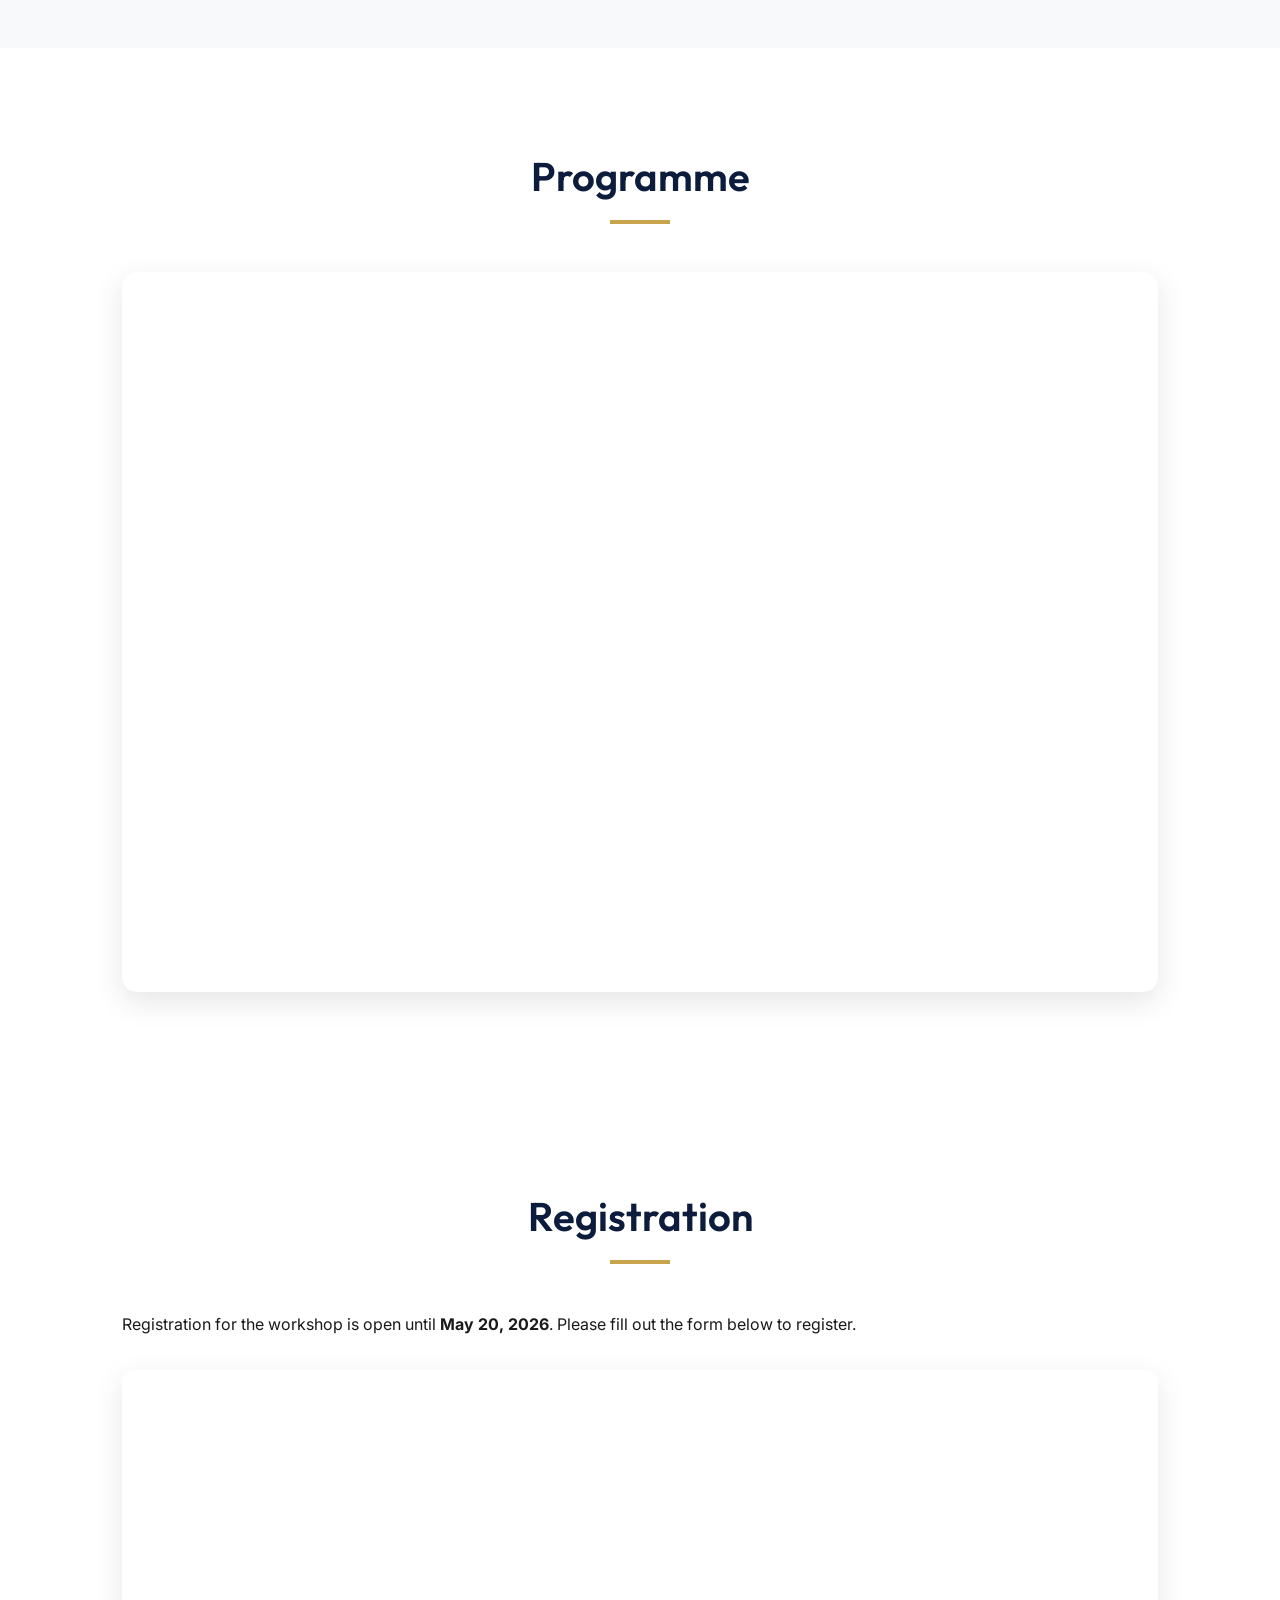
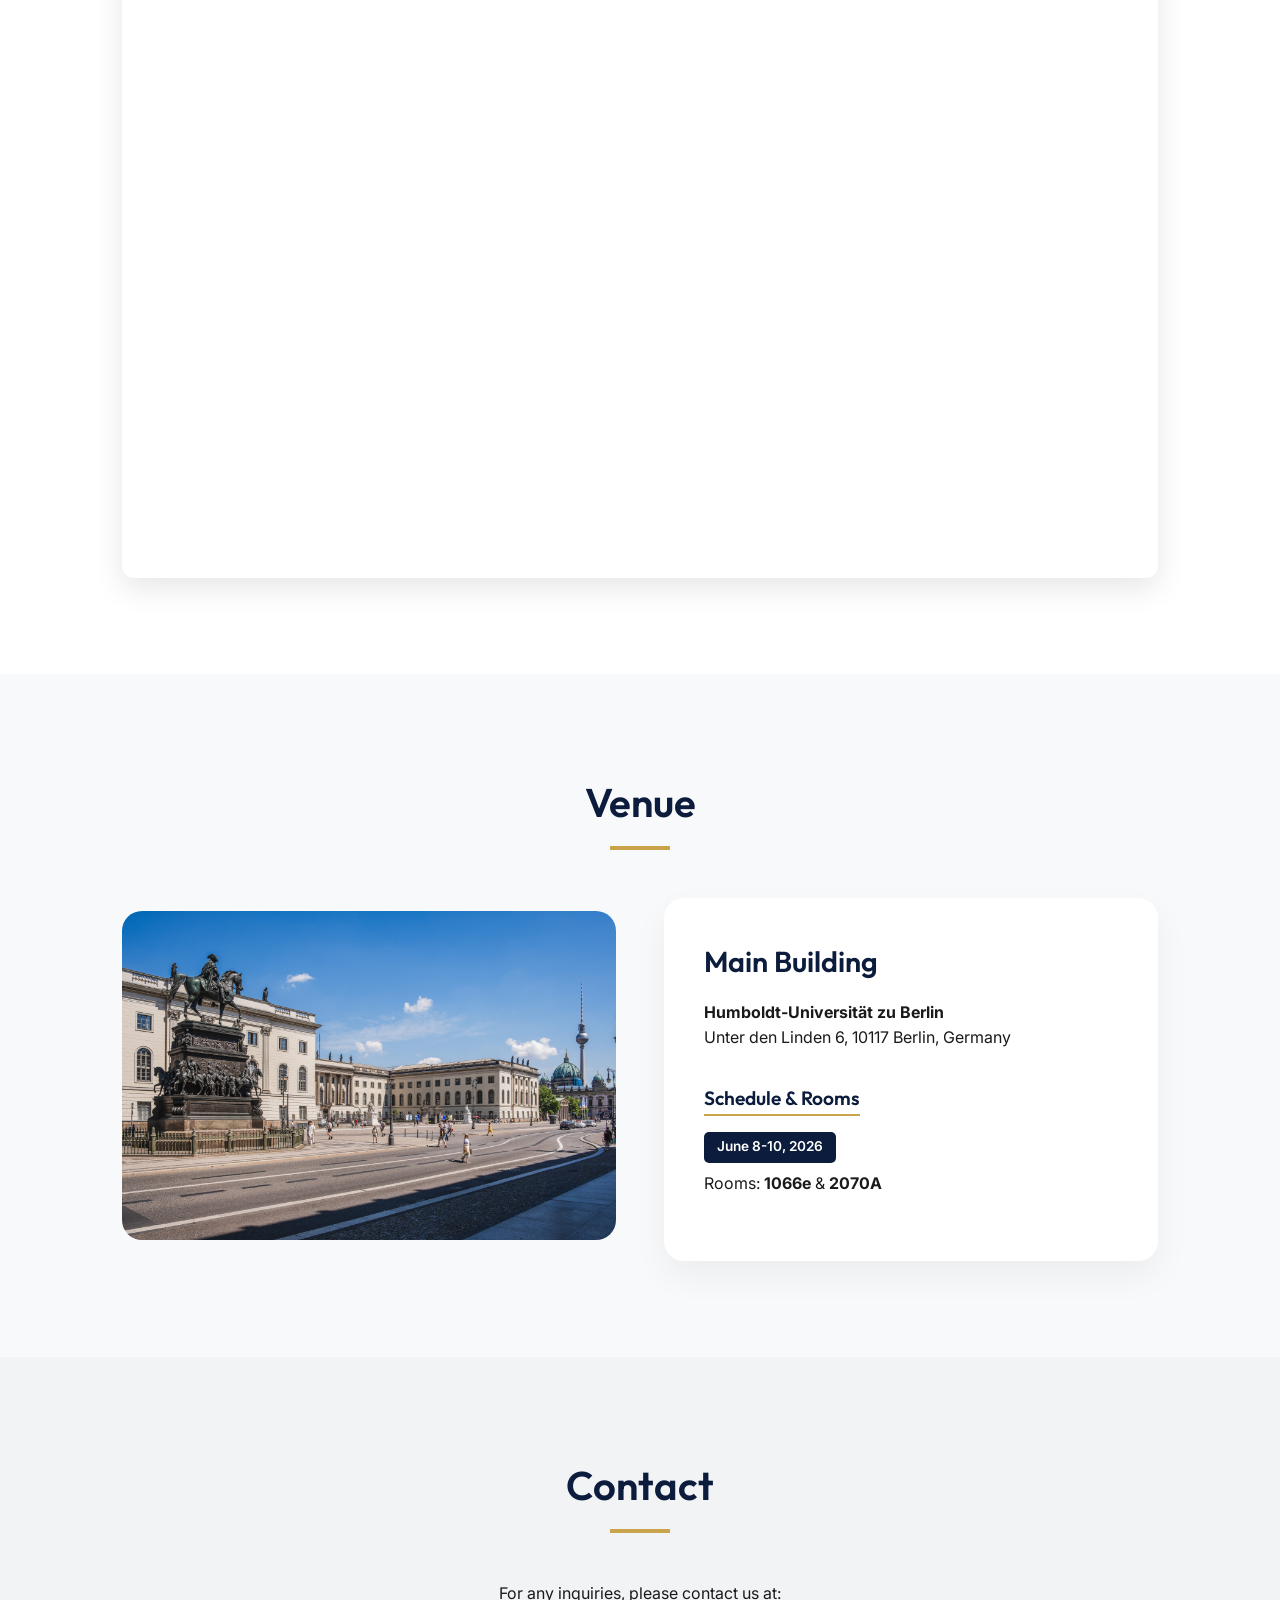
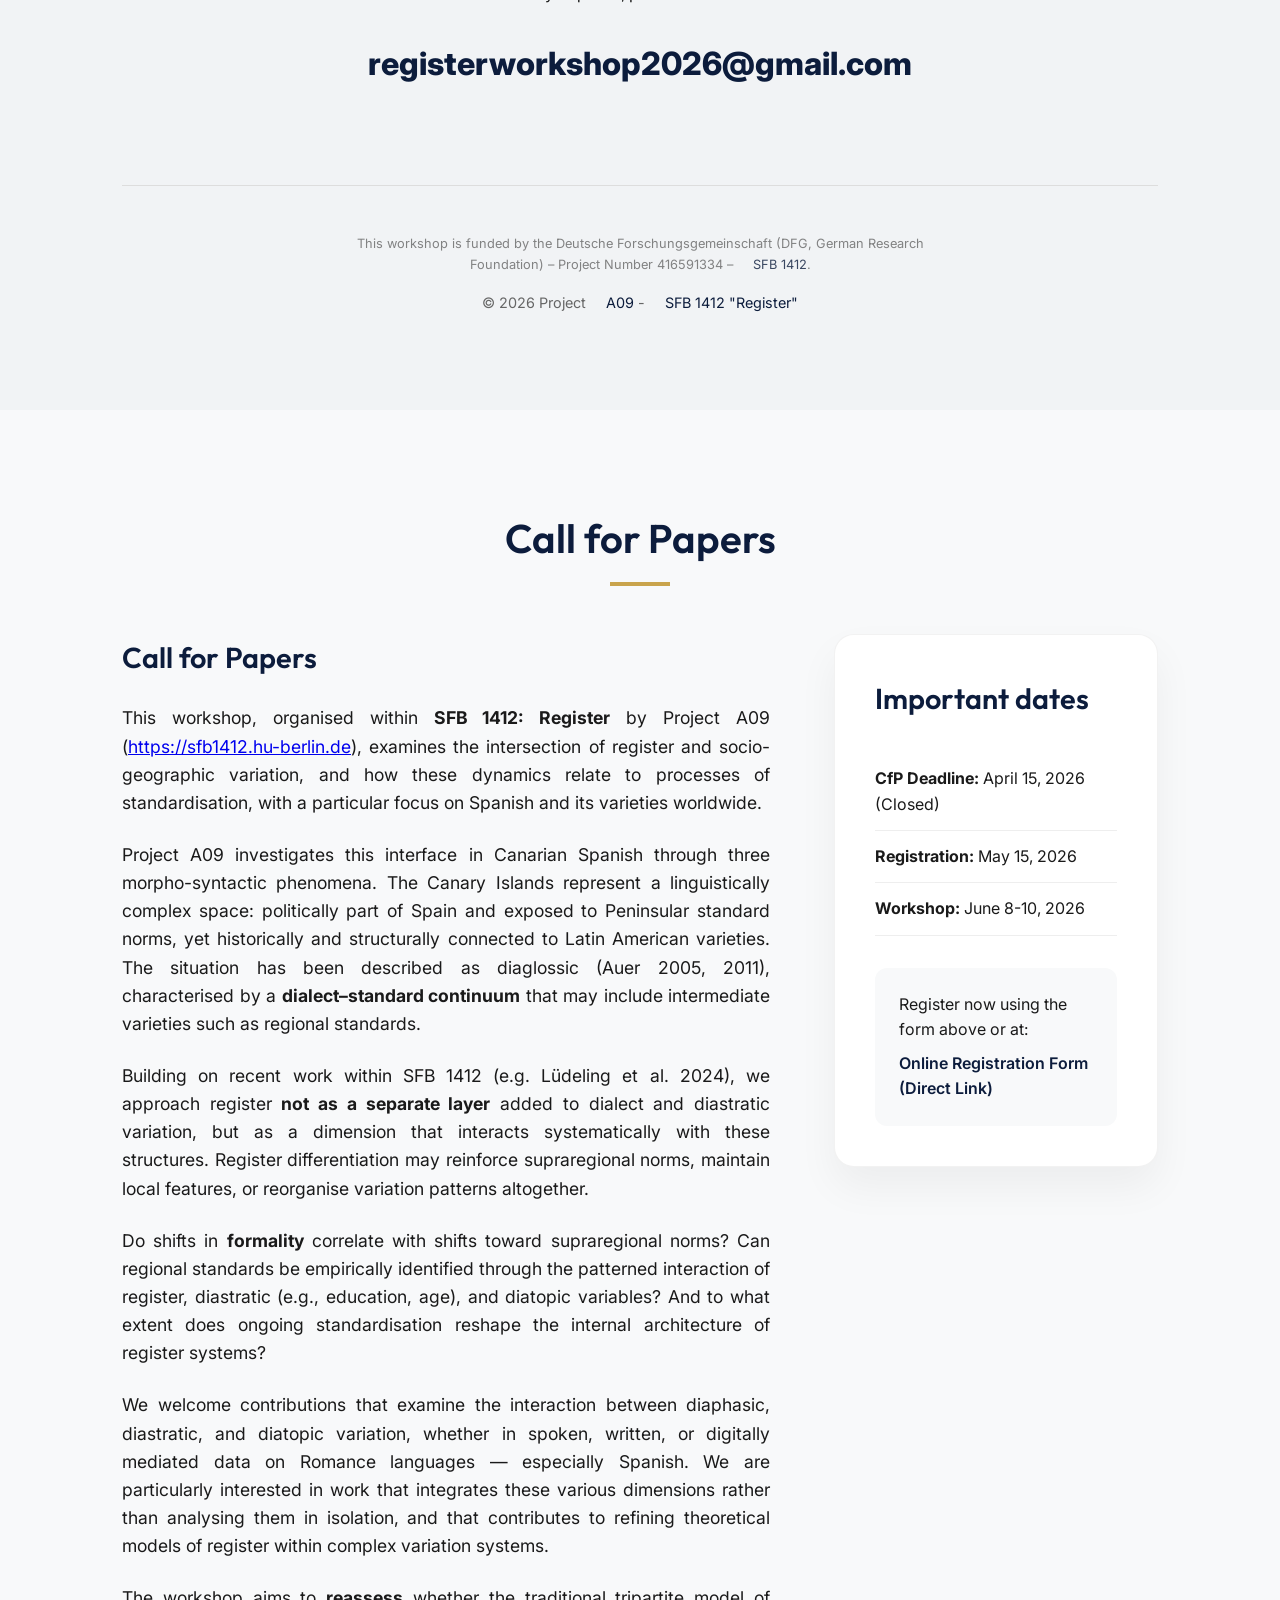
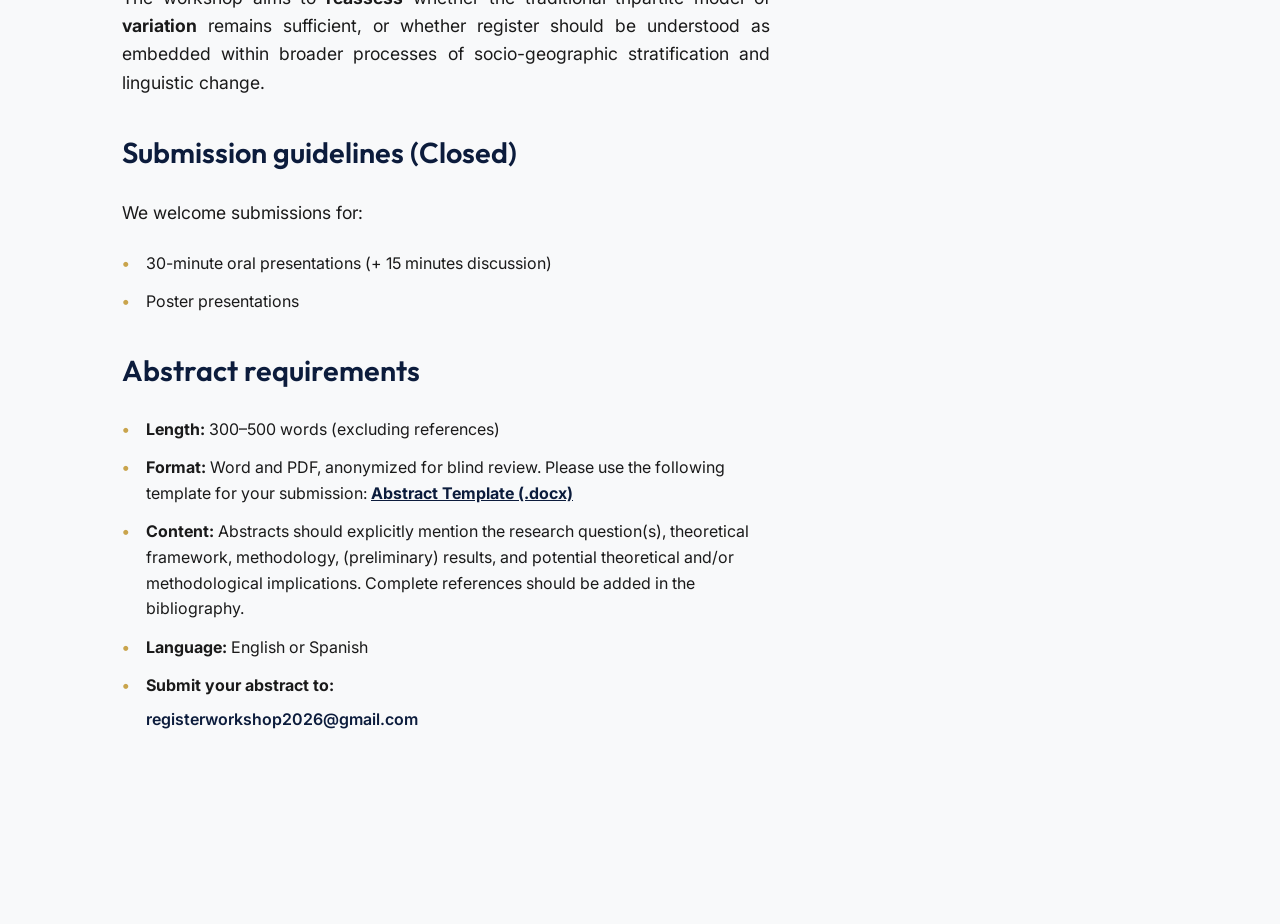
==== commit 166506e9: "Update index.html" ====
--- a/index.html
+++ b/index.html
@@ -114,7 +114,7 @@
             <div class="container">
                 <h2 class="section-title">Registration</h2>
                 <div class="registration-container">
-                    <p>Registration for the workshop is open until <strong>May 15, 2026</strong>. Please fill out the form below to register.</p>
+                    <p>Registration for the workshop is open until <strong>May 20, 2026</strong>. Please fill out the form below to register.</p>
                     <div class="iframe-wrapper" style="margin-top: 2rem; box-shadow: 0 10px 30px rgba(0,0,0,0.1); border-radius: 12px; overflow: hidden;">
                         <iframe src="https://docs.google.com/forms/d/e/1FAIpQLSel9CcmjZ9iJY5i0FC067jq7z2u-gTEpovs9qHrl01ChSbW7w/viewform?embedded=true" width="100%" height="800" frameborder="0" marginheight="0" marginwidth="0">Loading…</iframe>
                     </div>
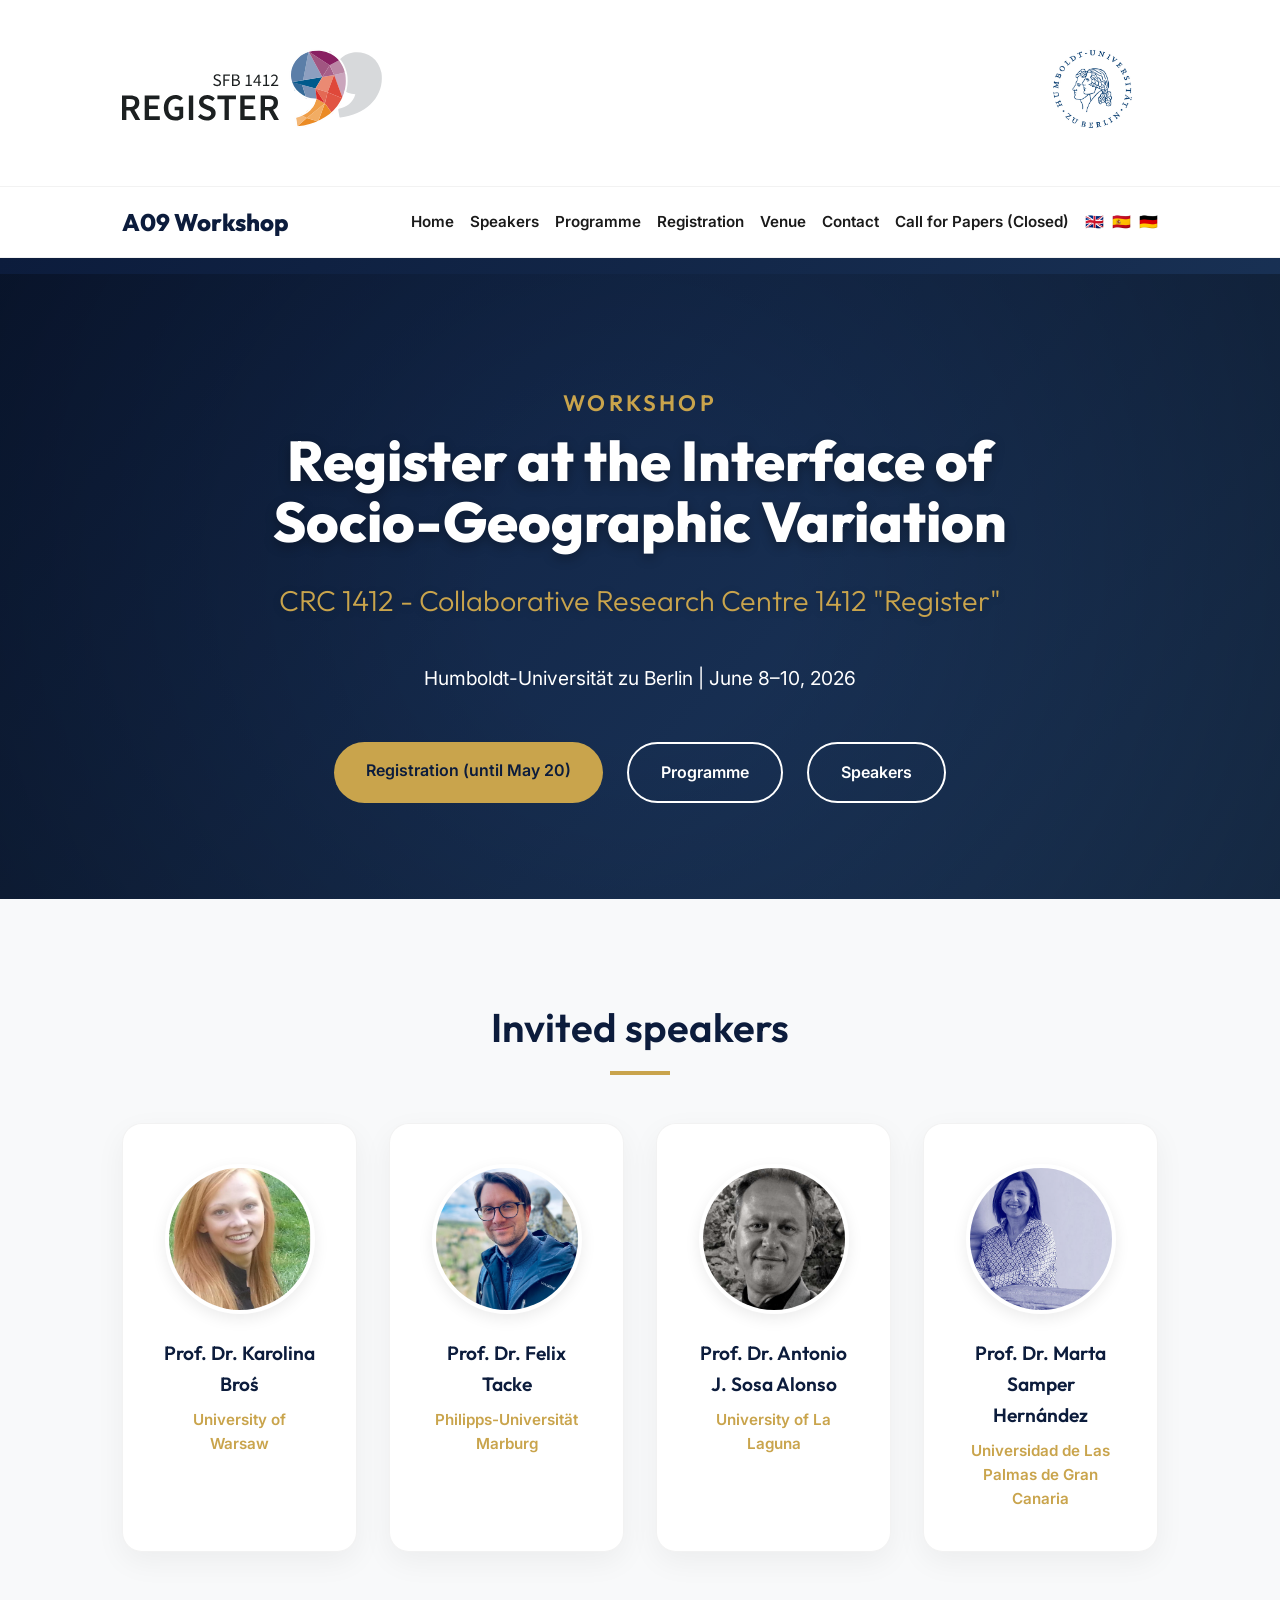
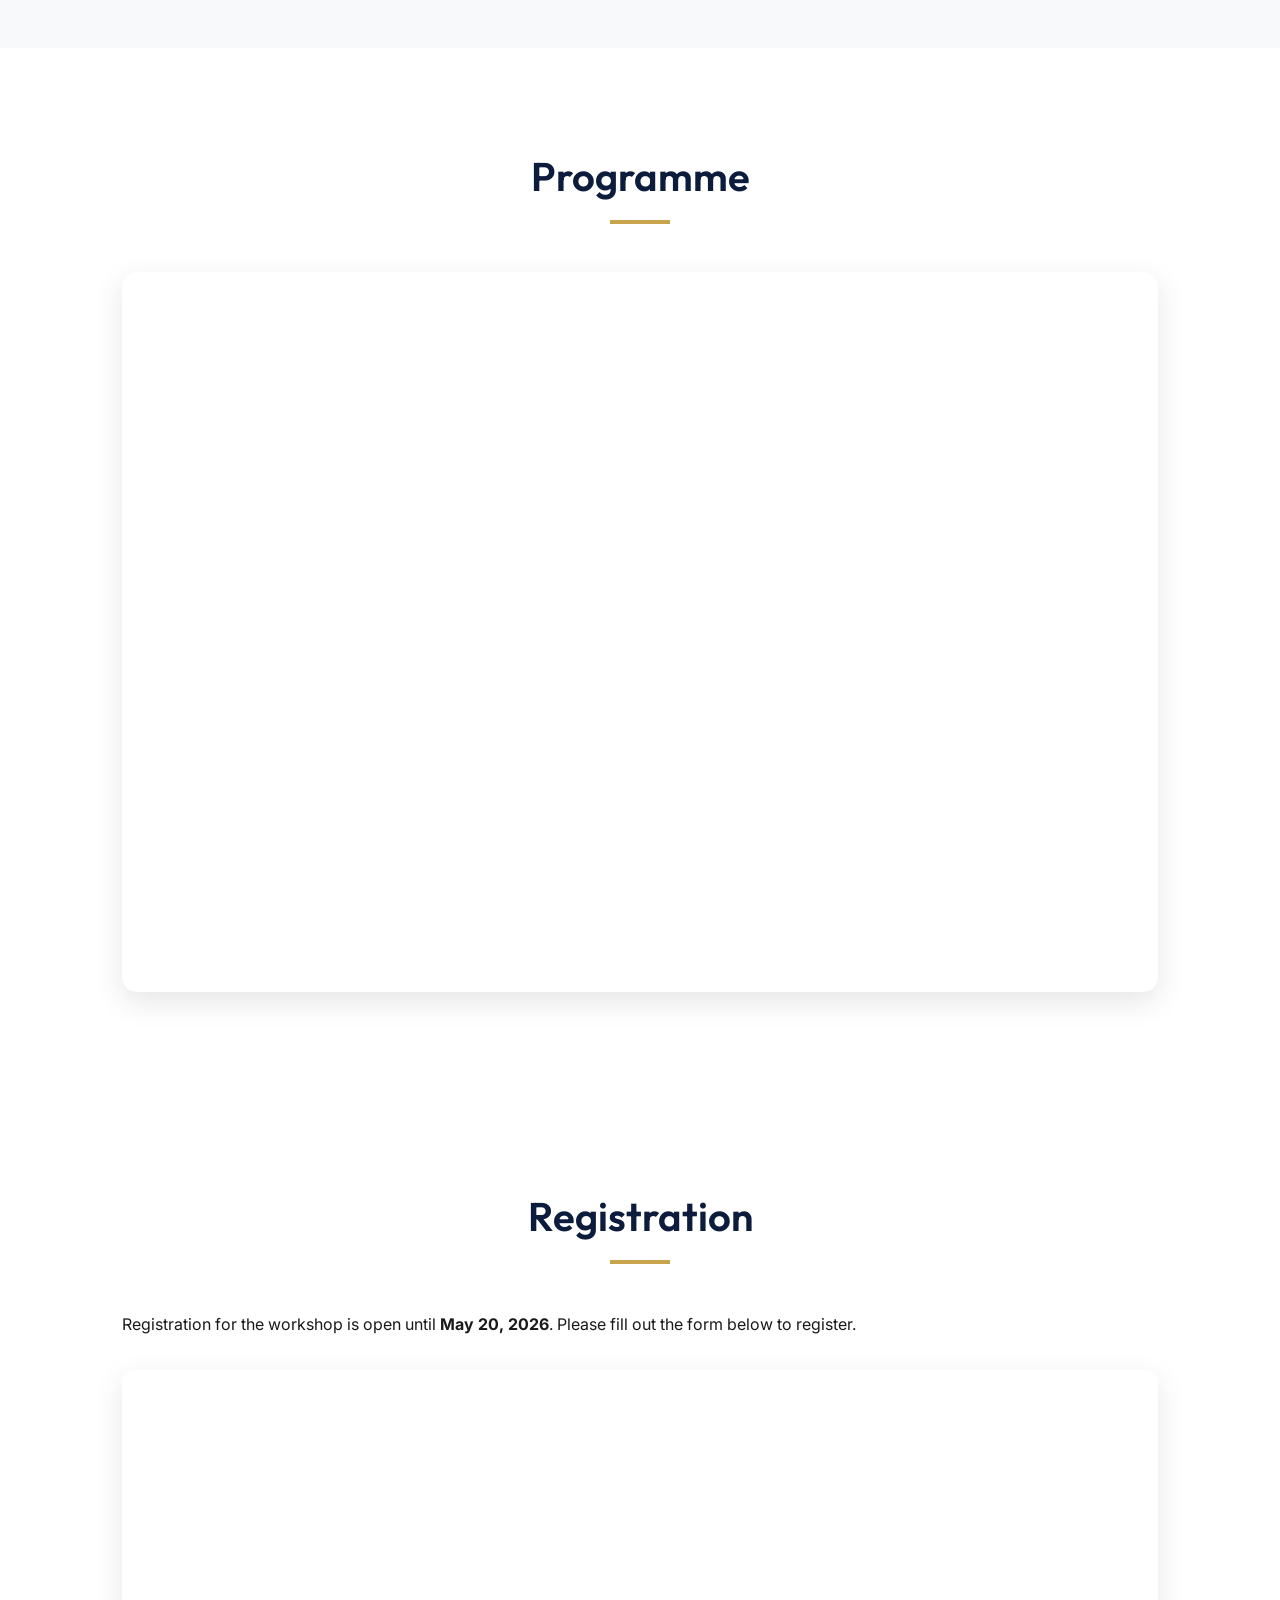
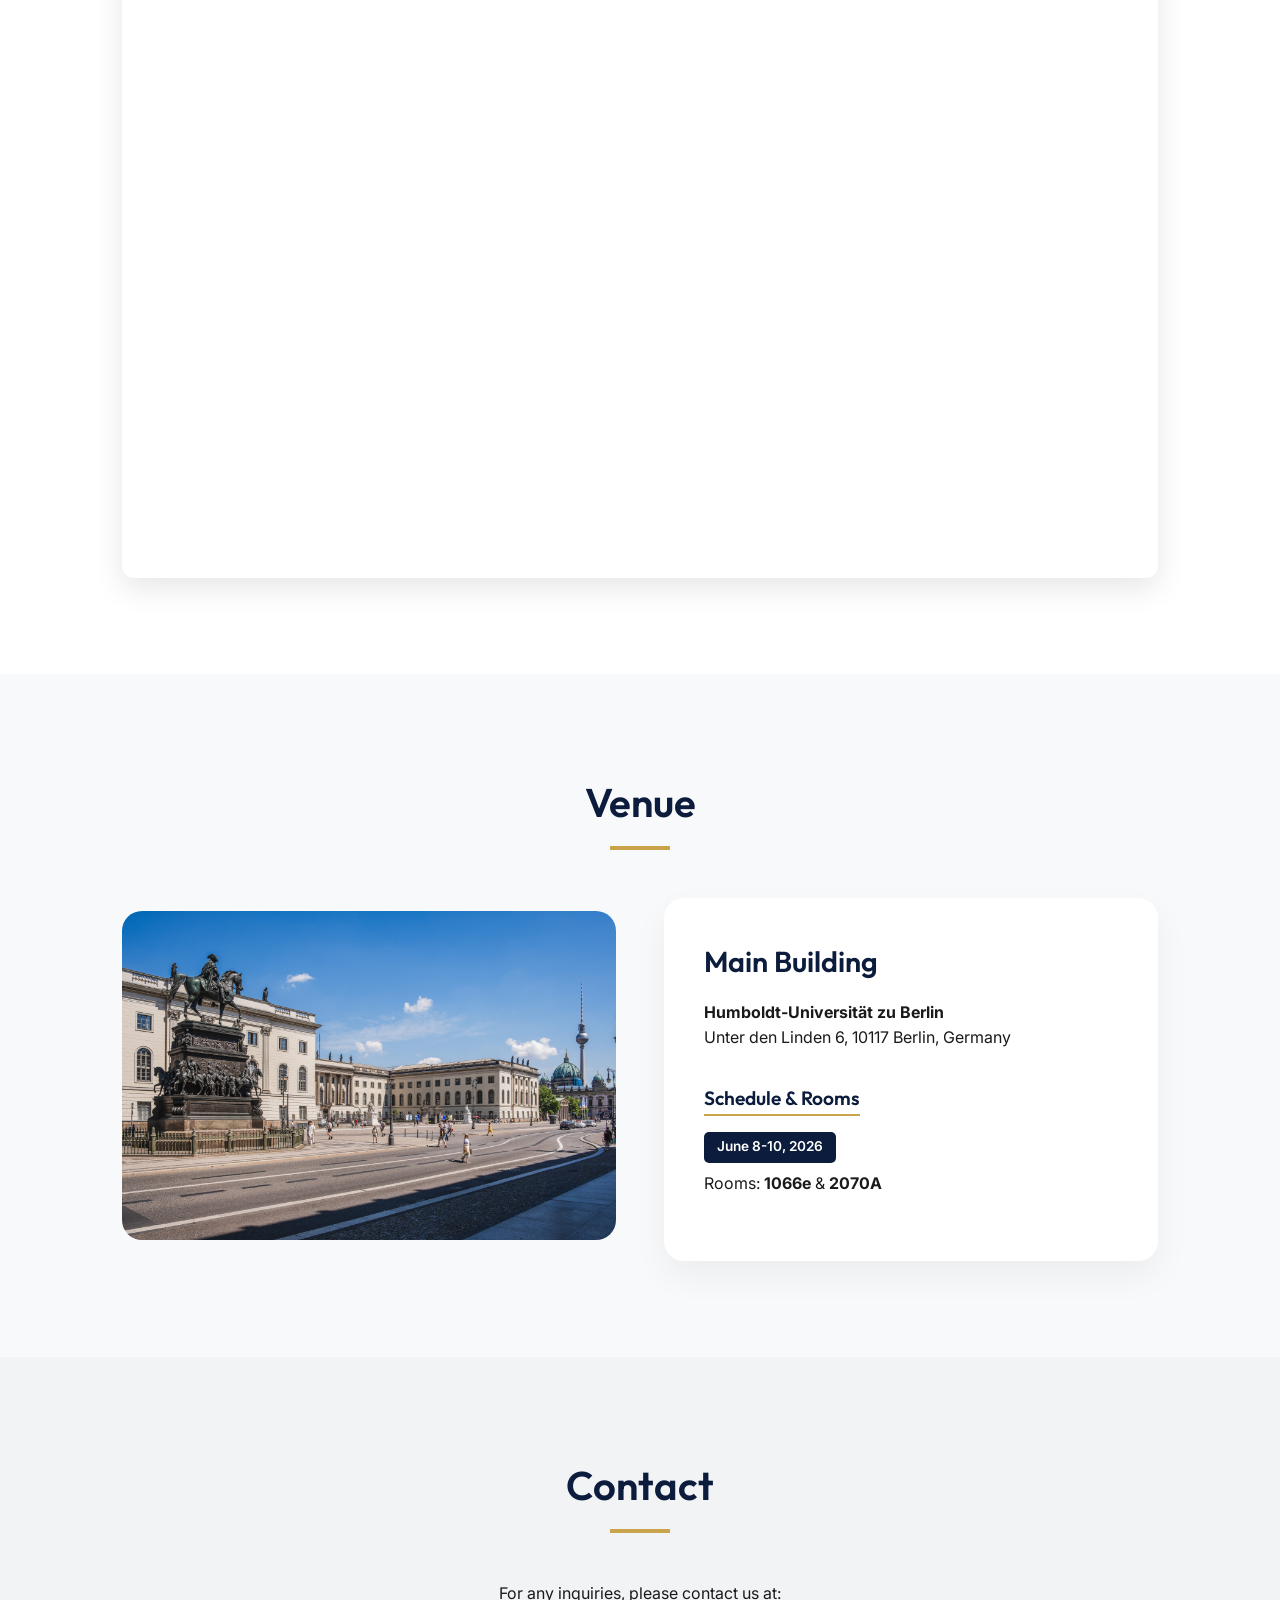
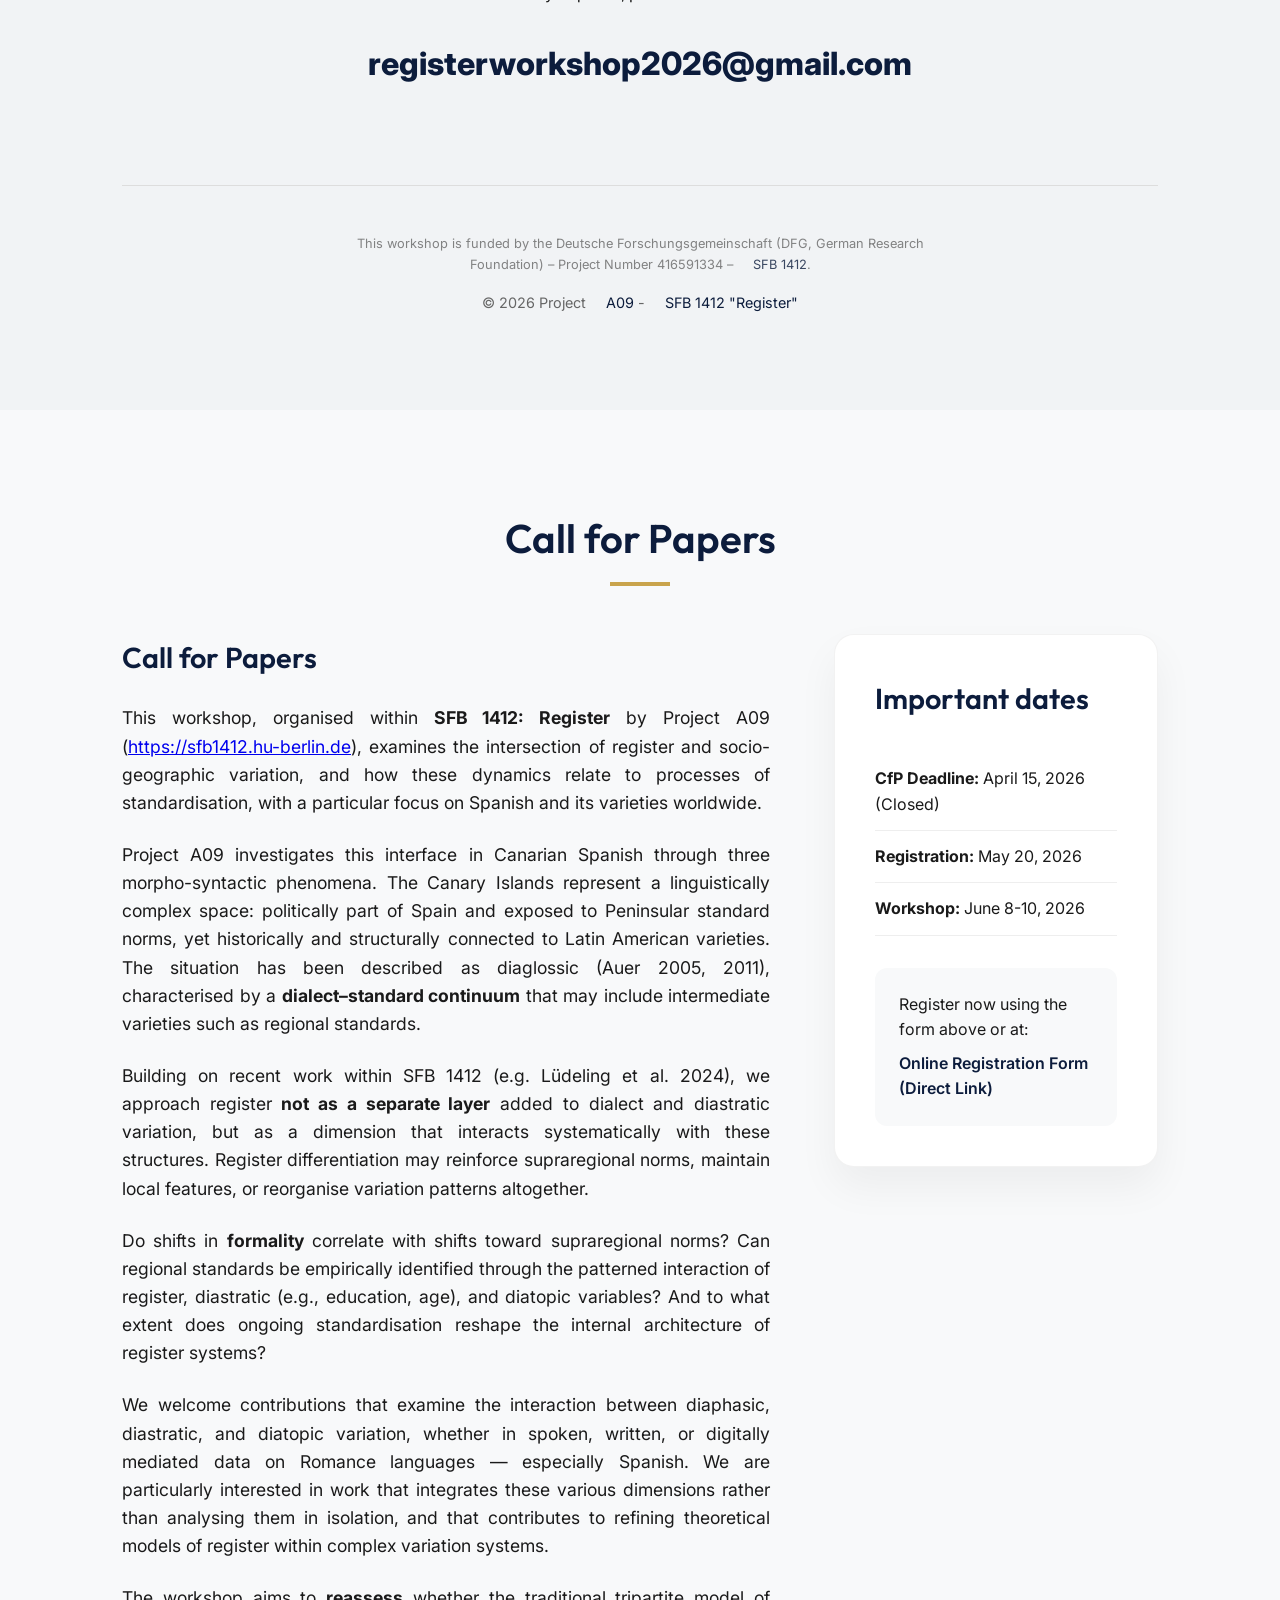
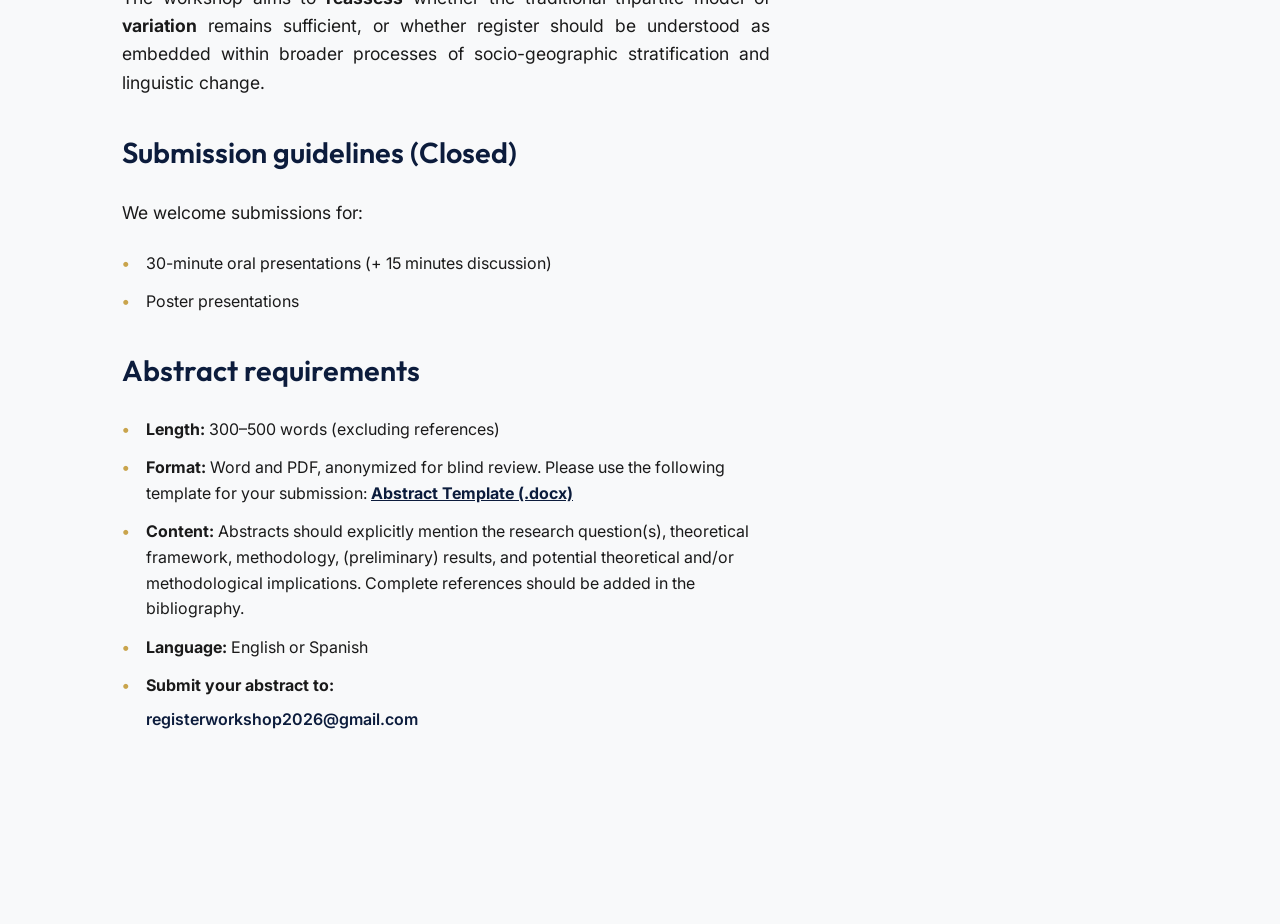
==== commit ed6652fb: "Update index.html" ====
--- a/index.html
+++ b/index.html
@@ -233,7 +233,7 @@
                         <h3>Important dates</h3>
                         <ul class="dates-list">
                             <li><strong>CfP Deadline:</strong> April 15, 2026 (Closed)</li>
-                            <li><strong>Registration:</strong> May 15, 2026</li>
+                            <li><strong>Registration:</strong> May 20, 2026</li>
                             <li><strong>Workshop:</strong> June 8-10, 2026</li>
                         </ul>
                         <div class="cta-block">
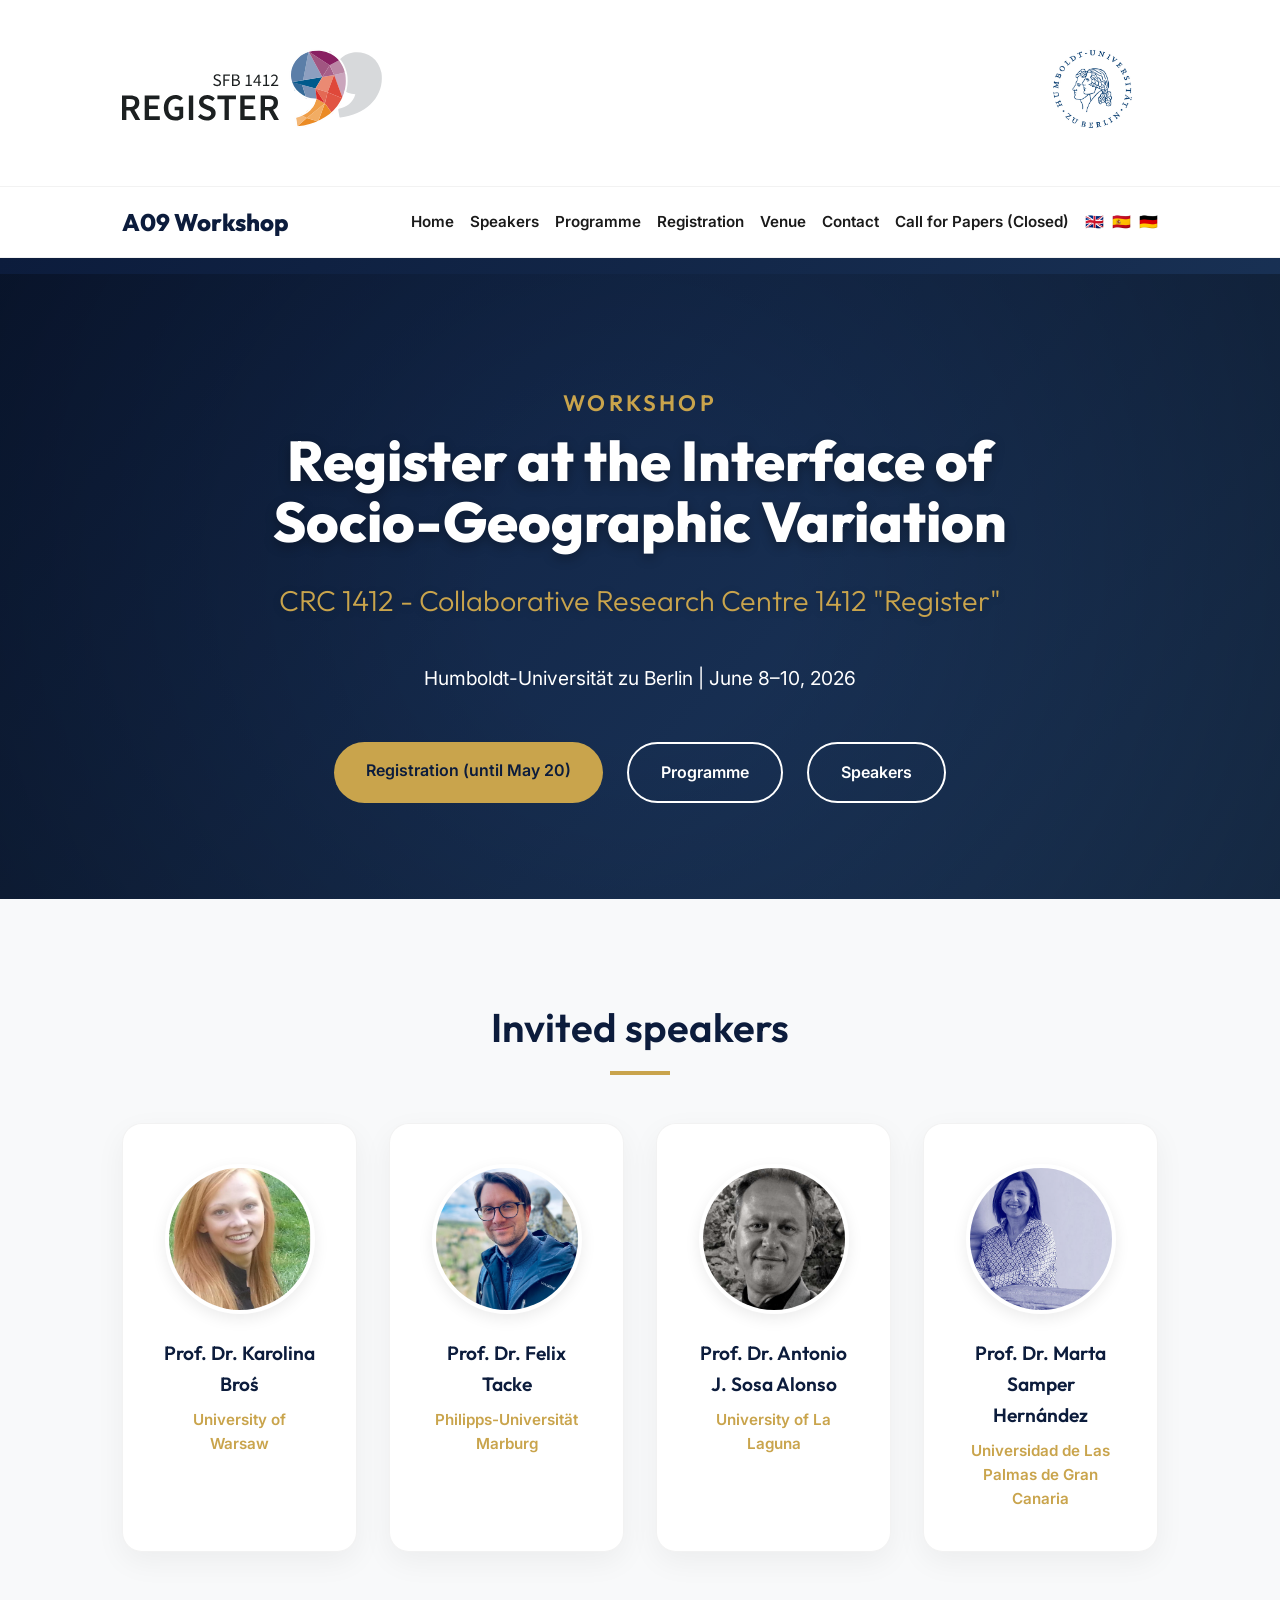
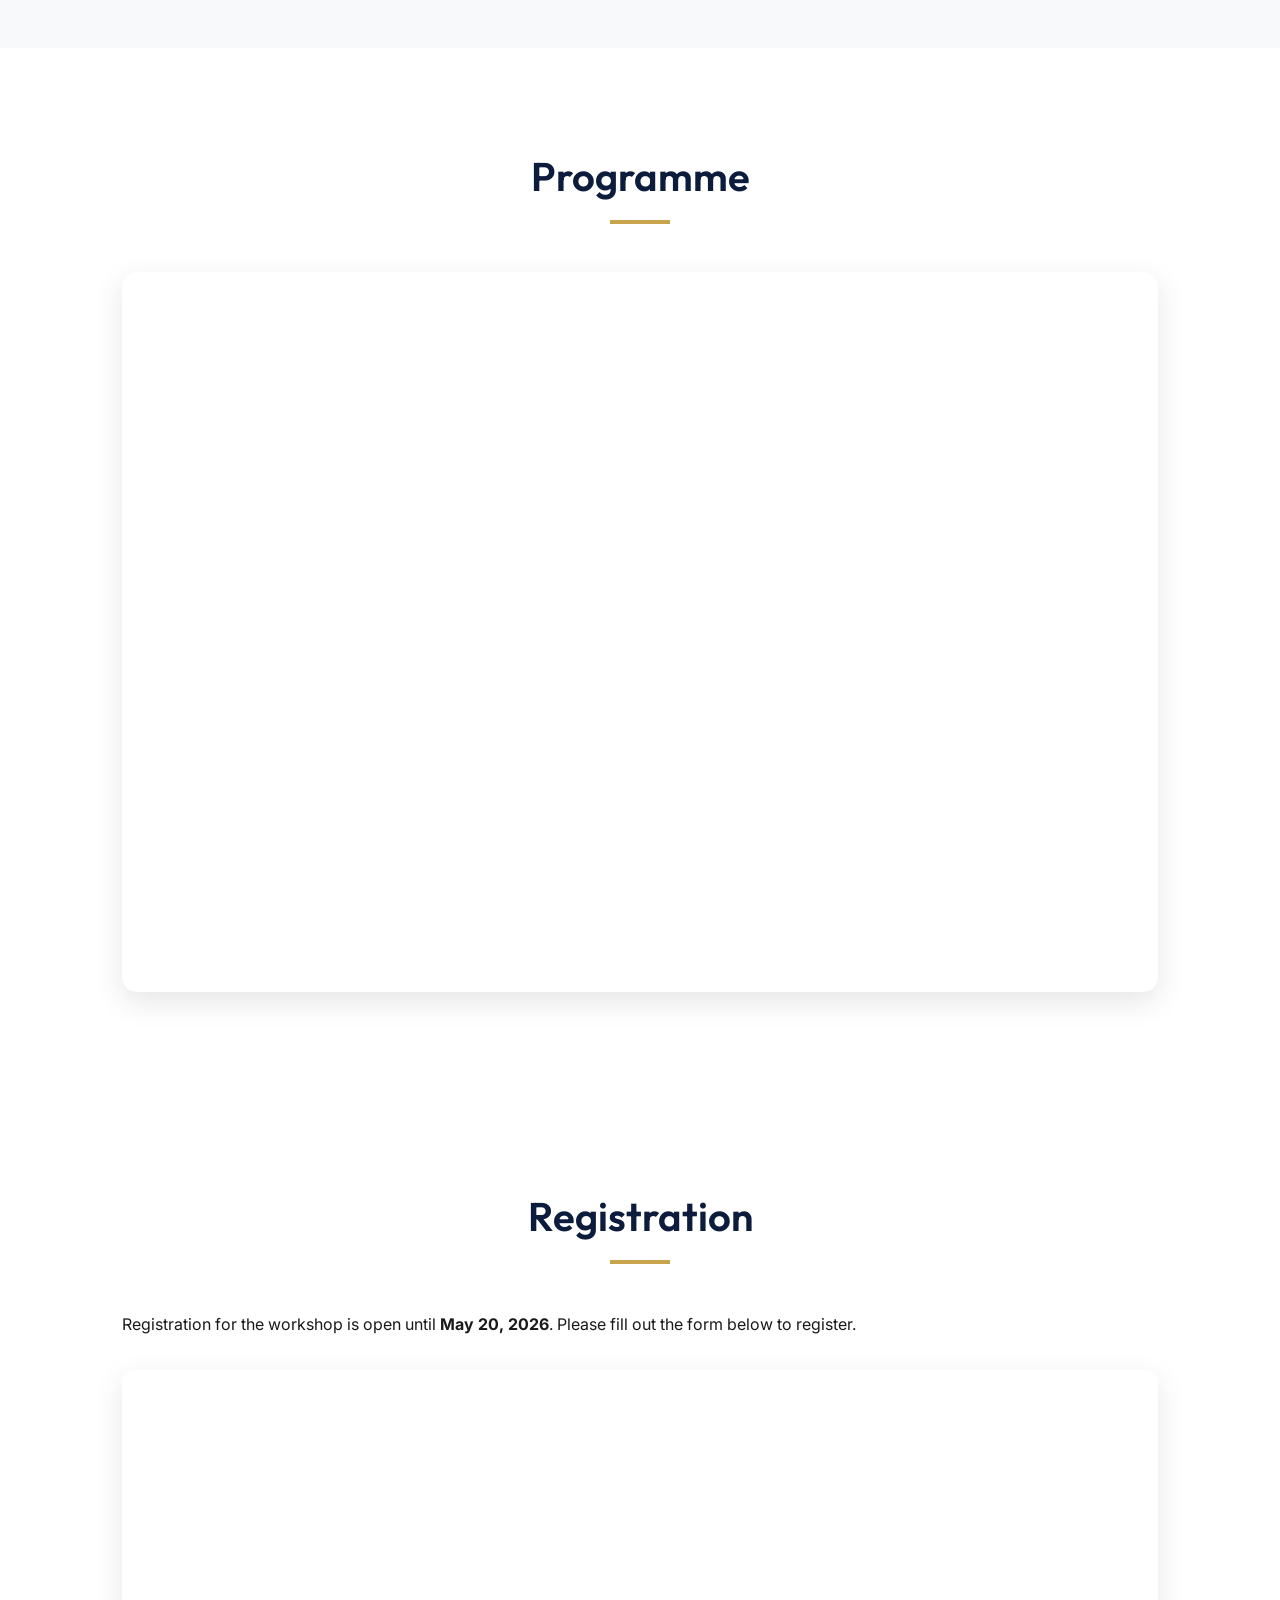
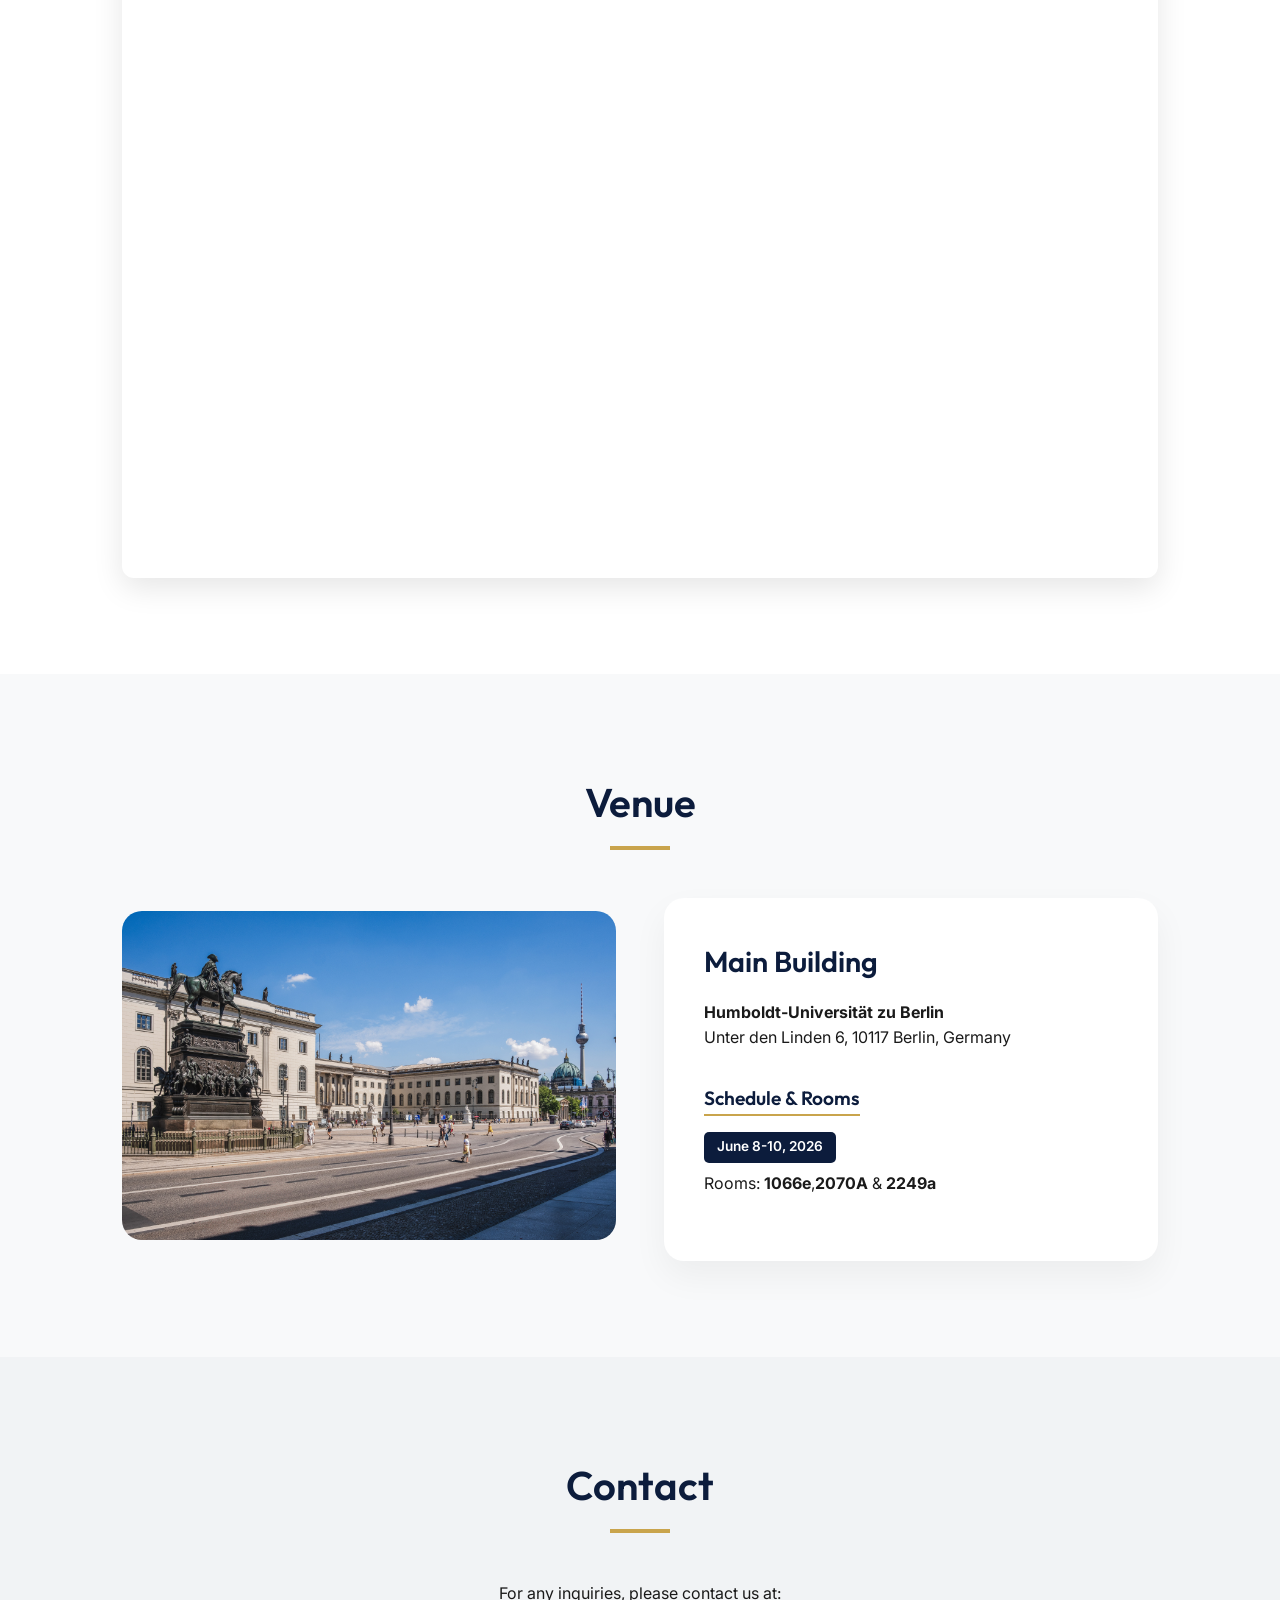
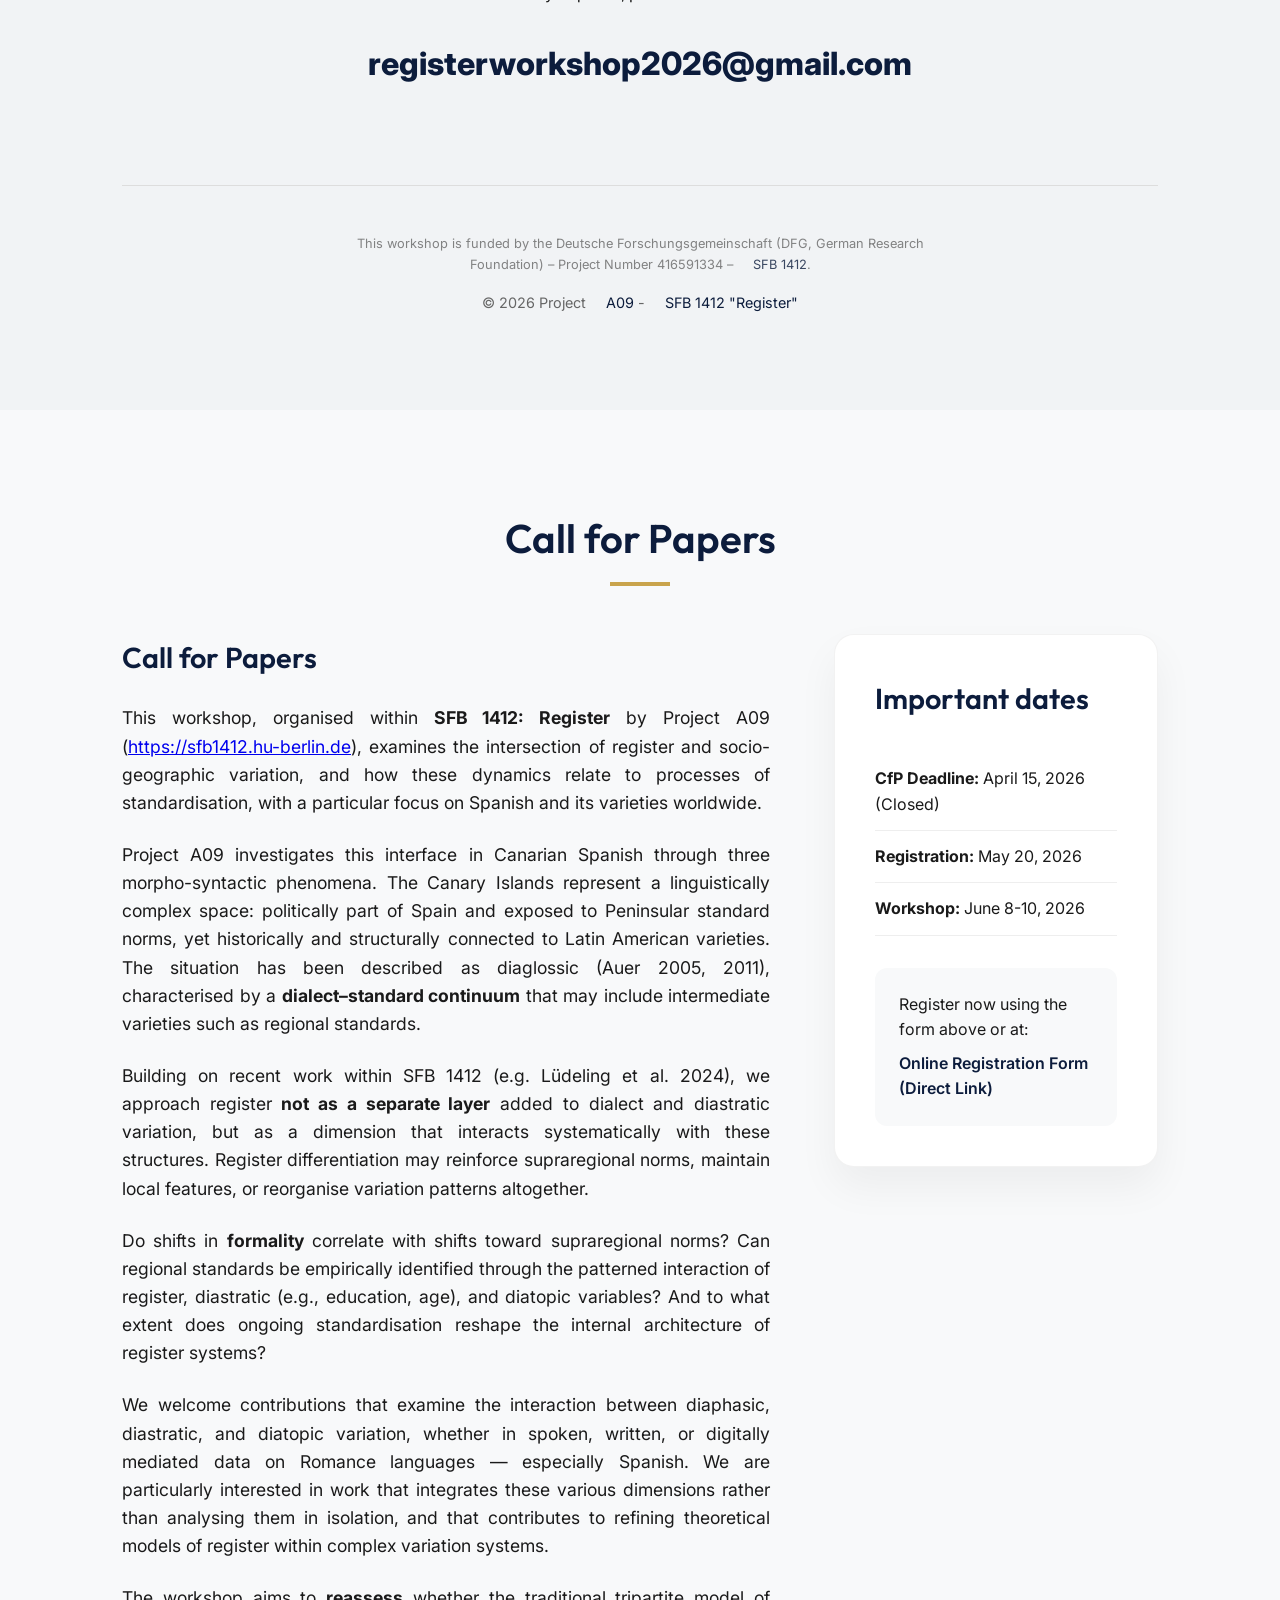
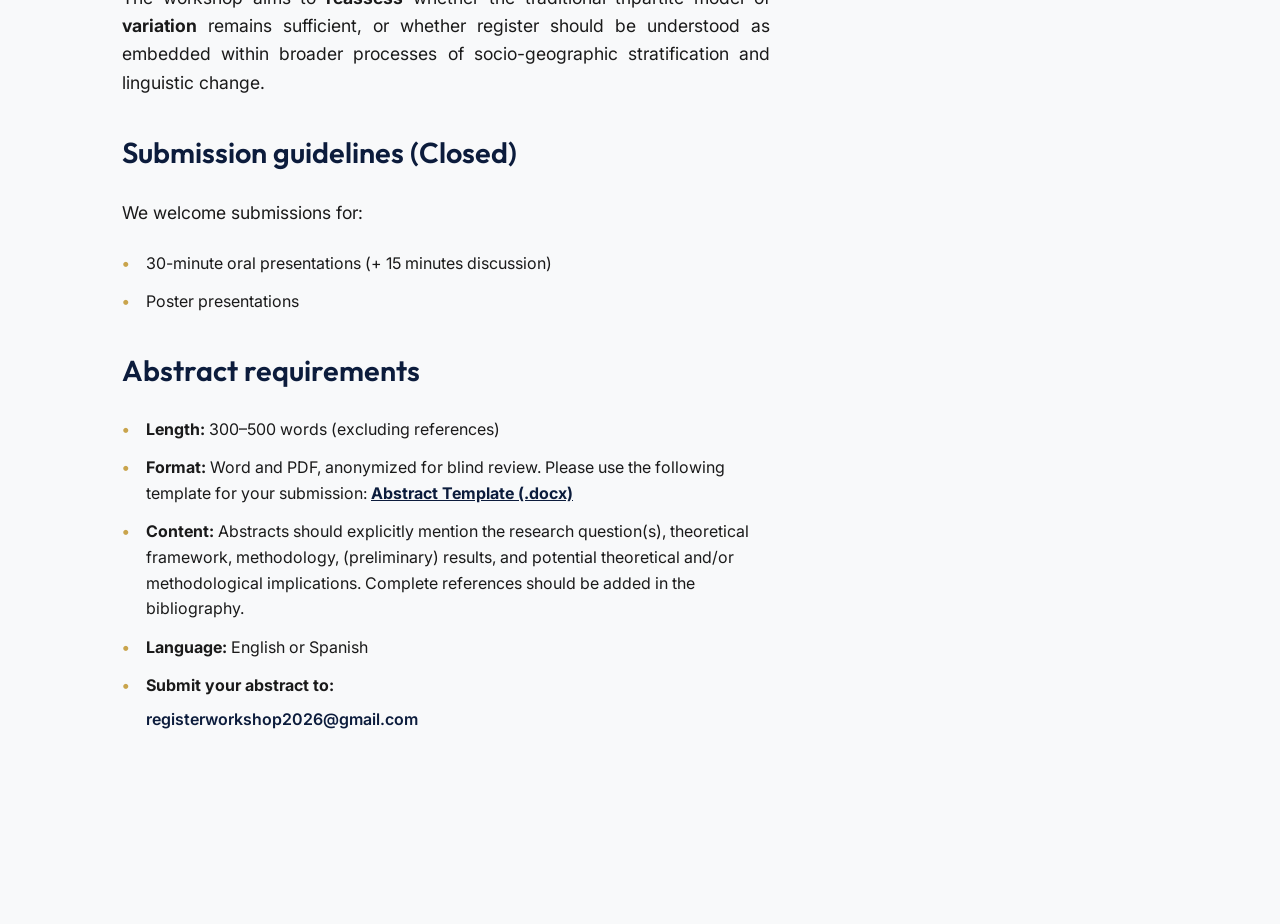
==== commit e3bd17a7: "Update index.html" ====
--- a/index.html
+++ b/index.html
@@ -139,7 +139,7 @@
                             <div class="schedule-rooms">
                                 <div class="schedule-item">
                                     <span class="day-badge">June 8-10, 2026</span>
-                                    <p>Rooms: <strong>1066e</strong> & <strong>2070A</strong></p>
+                                    <p>Rooms: <strong>1066e</strong>,<strong>2070A</strong> & <strong>2249a</strong></p>
                                 </div>
                             </div>
                         </div>
